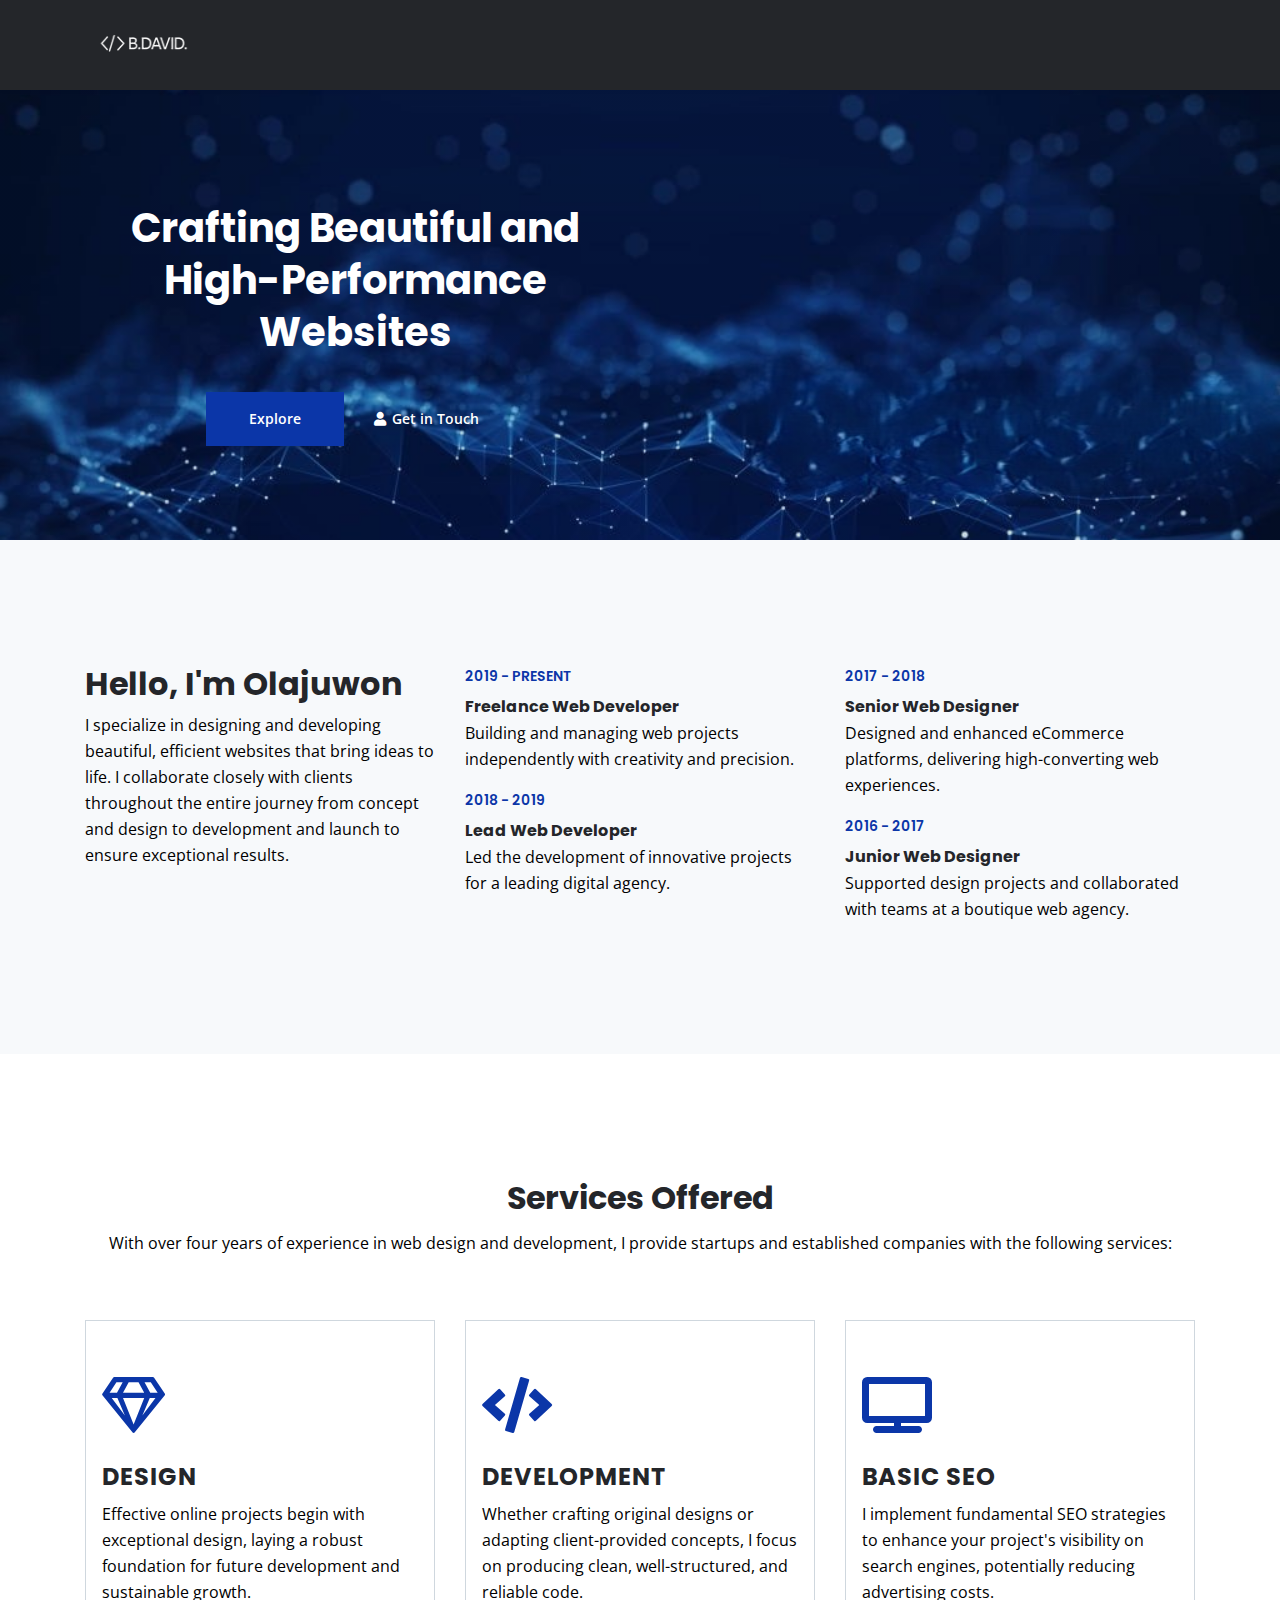
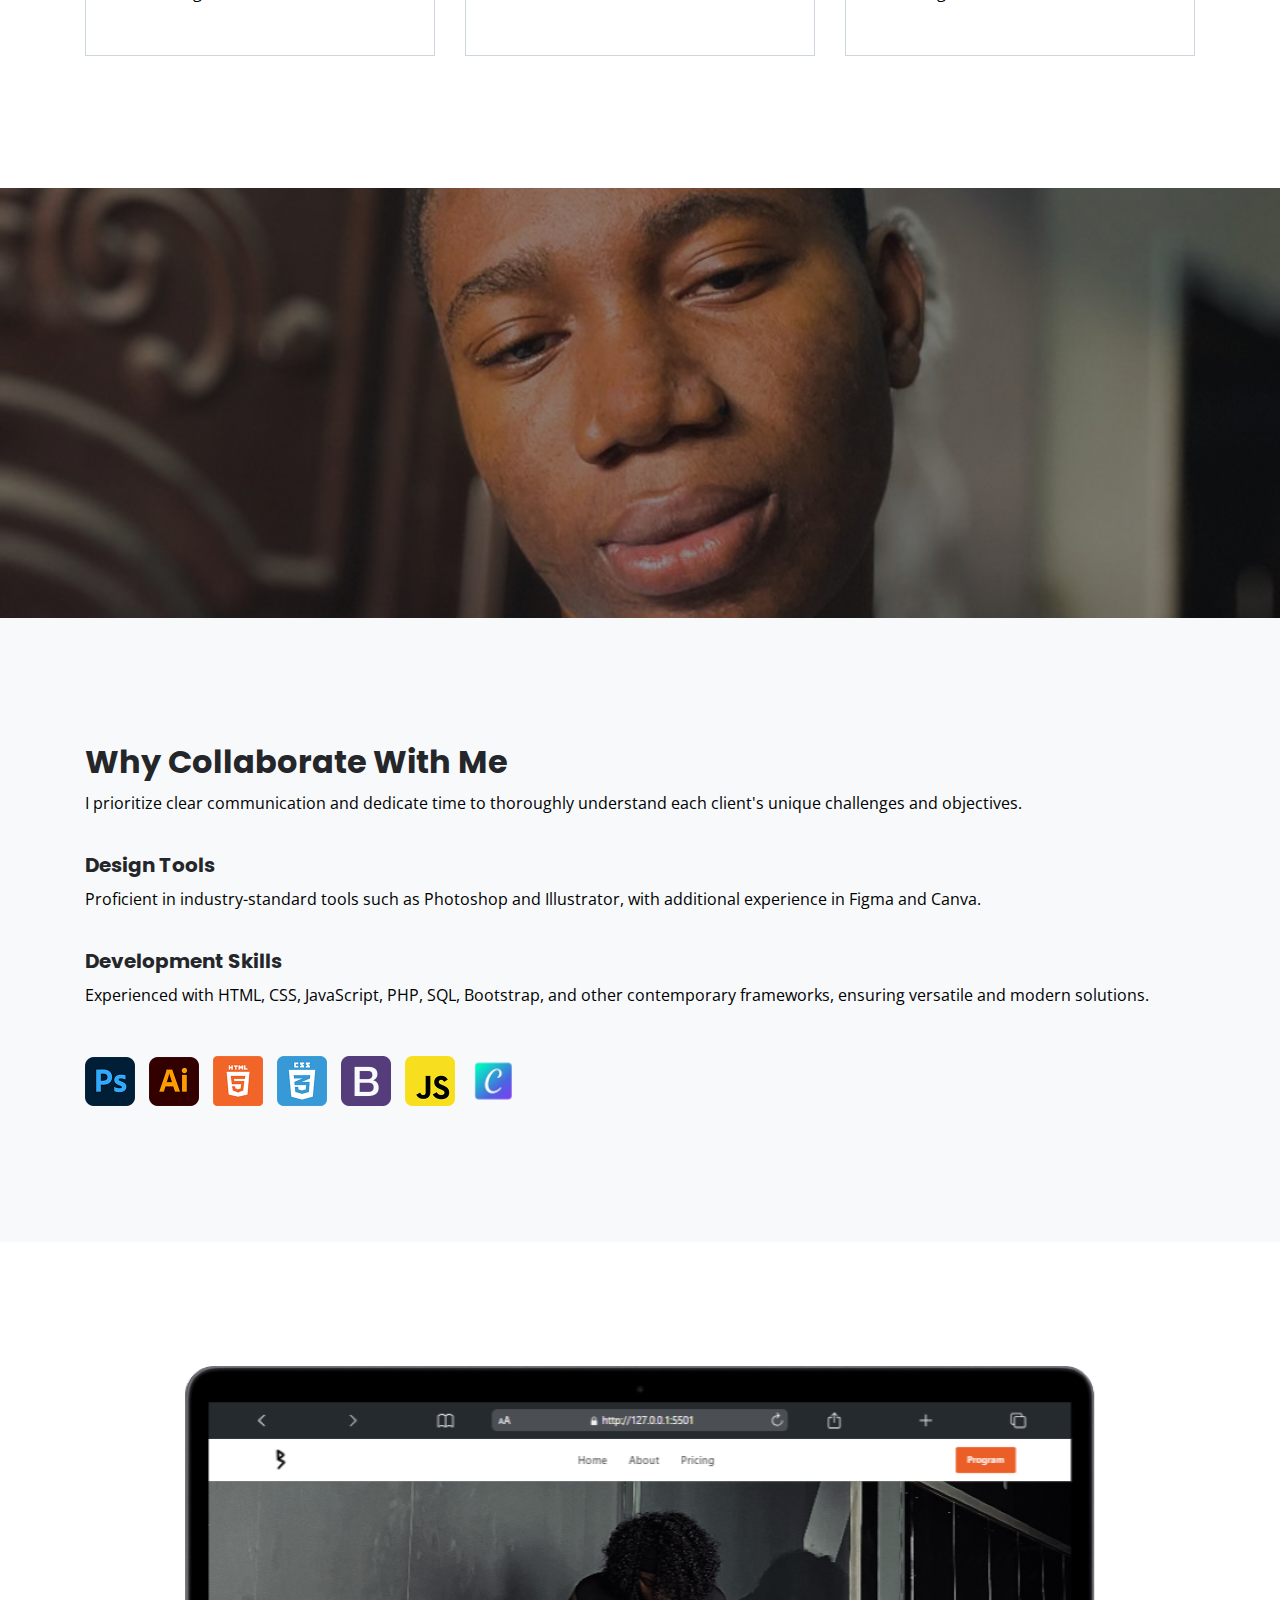
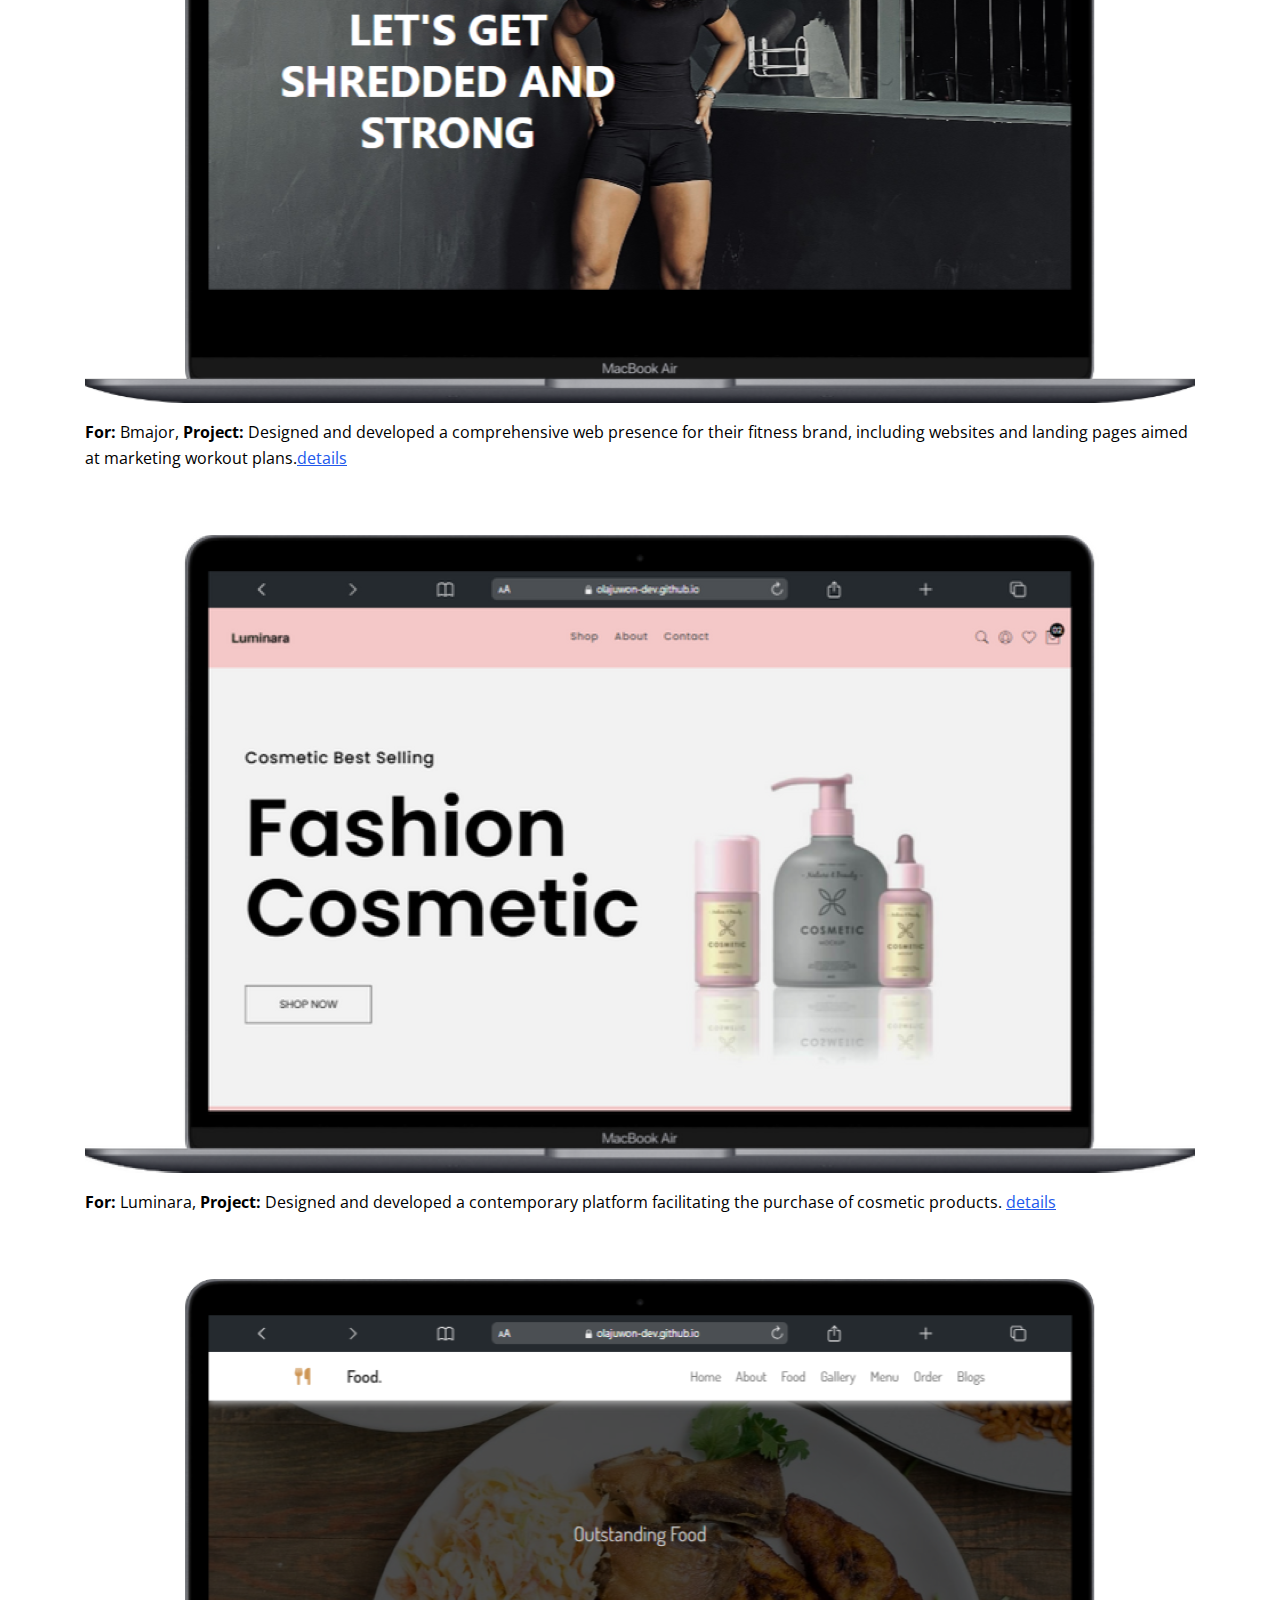
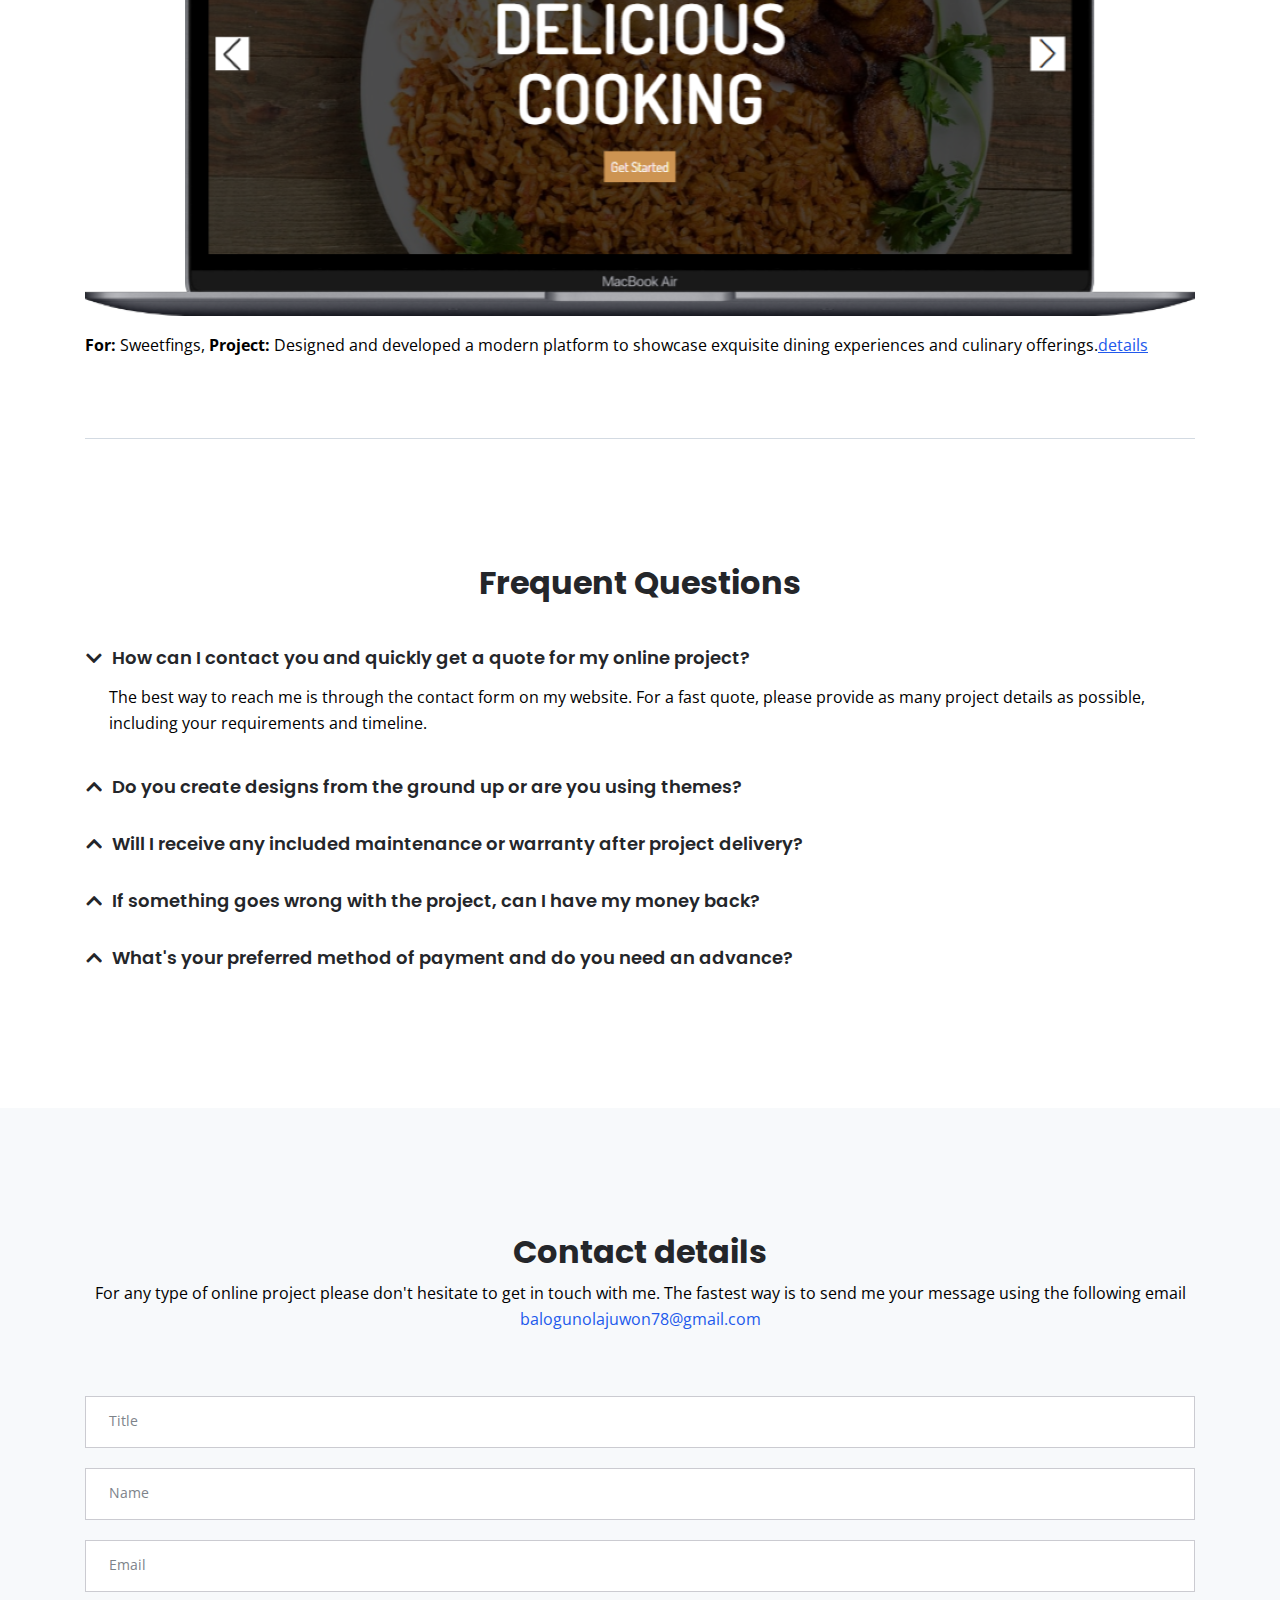
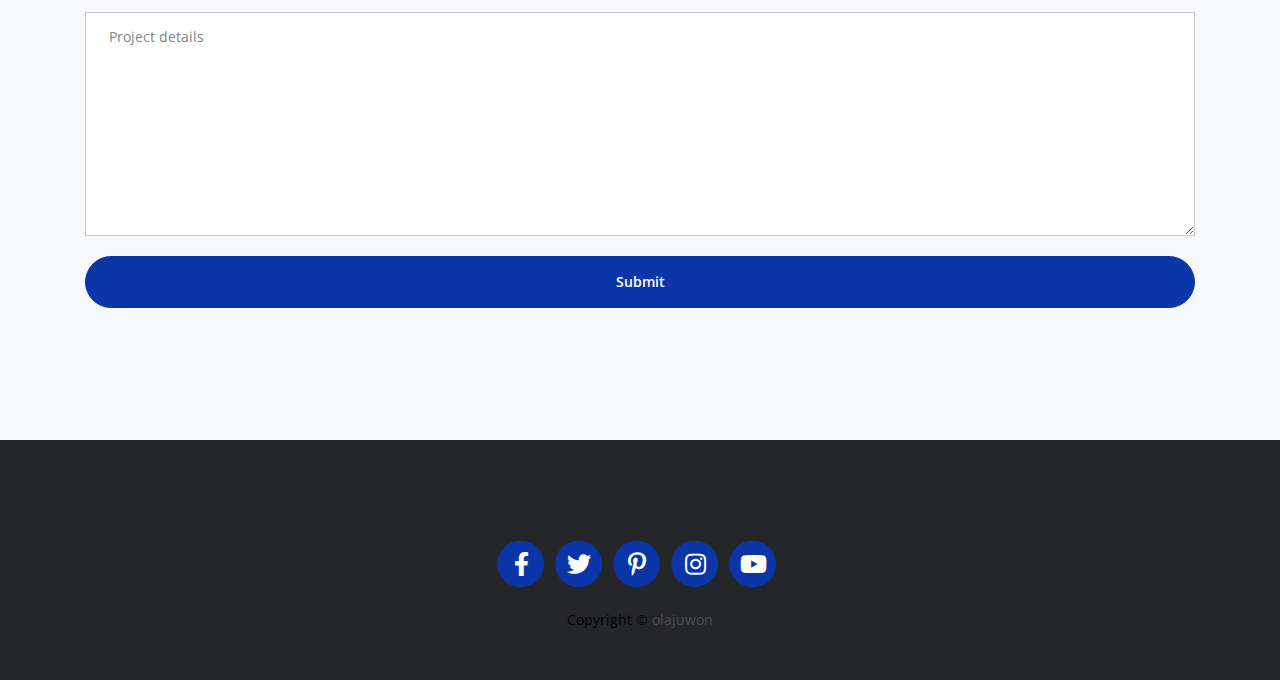
==== index.html @ 79324a63 "ttt" ====
<!DOCTYPE html>
<html lang="en">
<head>
   <!-- SEO Meta Tags -->
<meta name="description" content="Welcome to the portfolio of Balogun Olajuwon, showcasing my projects and skills as a fullstack developer.">
<meta name="author" content="Balogun Olajuwon">

<!-- OG Meta Tags to improve the way the post looks when you share the page on Facebook, Twitter, LinkedIn -->
<meta property="og:site_name" content="Balogun Olajuwon's Portfolio" /> <!-- website name -->
<meta property="og:site" content="https://www.yourwebsite.com" /> <!-- website link -->
<meta property="og:title" content="Balogun Olajuwon's Portfolio" /> <!-- title shown in the actual shared post -->
<meta property="og:description" content="Explore my work as a fullstack developer and see my latest projects." /> <!-- description shown in the actual shared post -->
<meta property="og:image" content="https://www.yourwebsite.com/path/to/your/logo.jpg" /> <!-- image link, make sure it's jpg -->
<meta property="og:url" content="https://www.yourwebsite.com" /> <!-- where do you want your post to link to -->
<meta name="twitter:card" content="summary_large_image"> <!-- to have large image post format in Twitter -->

<!-- Webpage Title -->
<title>Balogun Olajuwon's Portfolio</title>
    
    <!-- Styles -->
    <link rel="preconnect" href="https://fonts.gstatic.com">
    <link href="https://fonts.googleapis.com/css2?family=Open+Sans:ital,wght@0,400;0,600;0,700;1,400&family=Poppins:wght@600&display=swap" rel="stylesheet">
    <link href="css/bootstrap.css" rel="stylesheet">
    <link href="css/fontawesome-all.css" rel="stylesheet">
	<link href="css/styles.css" rel="stylesheet">
	
	<!-- Favicon  -->
    <link rel="icon" href="brand.png">
</head>
<body data-spy="scroll" data-target=".fixed-top">
    
    <!-- Navigation -->
    <nav class="navbar navbar-expand-lg fixed-top navbar-dark">
        <div class="container">
            
            <!-- Image Logo -->
            <a class="navbar-brand logo-image" href="index.html"><img src="brand3.png" alt="alternative"></a>  

            <!-- Text Logo - Use this if you don't have a graphic logo -->
            <!-- <a class="navbar-brand logo-text page-scroll" href="index.html">Mark</a> -->

            <button class="navbar-toggler p-0 border-0" type="button" data-toggle="offcanvas">
                <span class="navbar-toggler-icon"></span>
            </button>

            <div class="navbar-collapse offcanvas-collapse" id="navbarsExampleDefault">
                <button type="button" class="close-menu-btn" aria-label="Close">
                    &times;
                  </button>
                <ul class="navbar-nav ml-auto">
                    <li class="nav-item">
                        <a class="nav-link page-scroll" href="index.html#header">Home <span class="sr-only">(current)</span></a>
                    </li>
                    <li class="nav-item">
                        <a class="nav-link page-scroll" href="index.html#about">About</a>
                    </li>
                    <li class="nav-item">
                        <a class="nav-link page-scroll" href="index.html#Services">Services</a>
                    </li>
                    <li class="nav-item dropdown">
                        <a class="nav-link dropdown-toggle" href="index.html#" id="dropdown01" data-toggle="dropdown" aria-haspopup="true" aria-expanded="false">price</a>
                        <div class="dropdown-menu" aria-labelledby="dropdown01">
                            <a class="dropdown-item page-scroll" href="pricing.html">Pricing</a>
                            <div class="dropdown-divider"></div>
                            <a class="dropdown-item page-scroll" href="terms.html">Terms Conditions</a>
                            <div class="dropdown-divider"></div>
                            <a class="dropdown-item page-scroll" href="privacy.html">Privacy Policy</a>
                        </div>
                    </li>
                    <li class="nav-item">
                        <a class="nav-link page-scroll" href="index.html#contact">Contact</a>
                    </li>
                </ul>
                <span class="nav-item social-icons">
                    <span class="fa-stack">
                        <a href="index.html#your-link">
                            <i class="fas fa-circle fa-stack-2x"></i>
                            <i class="fab fa-facebook-f fa-stack-1x"></i>
                        </a>
                    </span>
                    <span class="fa-stack">
                        <a href="index.html#your-link">
                            <i class="fas fa-circle fa-stack-2x"></i>
                            <i class="fab fa-twitter fa-stack-1x"></i>
                        </a>
                    </span>
                </span>
            </div> <!-- end of navbar-collapse -->
        </div> <!-- end of container -->
    </nav> <!-- end of navbar -->
    <!-- end of navigation -->


    <!-- Header -->
    <header id="header" class="header">
        <div class="container">
            <div class="row">
                <div class="col-lg-6">
                    <div class="text-container">
                        <h1 class="h1-large">Crafting Beautiful and High-Performance Websites</h1>
                        <a class="btn-solid-lg page-scroll" href="index.html#about">Explore</a>
                        <a class="btn-outline-lg page-scroll" href="pricing.html"><i class="fas fa-user"></i>Get in Touch</a>
                    </div> <!-- end of text-container -->
                </div> <!-- end of col -->
            </div> <!-- end of row -->
        </div> <!-- end of container -->
    </header> <!-- end of header -->
    <!-- end of header -->


    <!-- About-->
    <div id="about" class="basic-1 bg-gray">
        <div class="container">
            <div class="row">
                <div class="col-lg-4">
                    <div class="text-container first">
                        <h2>Hello, I'm Olajuwon</h2>
                        <p>I specialize in designing and developing beautiful, efficient websites that bring ideas to life. I collaborate closely with clients throughout the entire journey from concept and design to development and launch to ensure exceptional results.</p>
                    </div> <!-- end of text-container -->
                </div> <!-- end of col -->
                <div class="col-lg-4">
                    <div class="text-container second">
                        <div class="time">2019 - PRESENT</div>
                        <h6>Freelance Web Developer</h6>
                        <p>Building and managing web projects independently with creativity and precision.</p>
                        <div class="time">2018 - 2019</div>
                        <h6>Lead Web Developer</h6>
                        <p>Led the development of innovative projects for a leading digital agency.</p>
                    </div> <!-- end of text-container -->
                </div> <!-- end of col -->
                <div class="col-lg-4">
                    <div class="text-container third">
                        <div class="time">2017 - 2018</div>
                        <h6>Senior Web Designer</h6>
                        <p>Designed and enhanced eCommerce platforms, delivering high-converting web experiences.</p>
                        <div class="time">2016 - 2017</div>
                        <h6>Junior Web Designer</h6>
                        <p>Supported design projects and collaborated with teams at a boutique web agency.</p>
                    </div> <!-- end of text-container -->
                </div> <!-- end of col -->
            </div> <!-- end of row -->
        </div> <!-- end of container -->
    </div> <!-- end of basic-1 -->
    <!-- end of about -->


    <!-- Services -->
    <div id="services" class="basic-2">
        <div class="container">
            <div class="row">
                <div class="col-lg-12">
                    <h2 class="h2-heading">Services Offered</h2>
                    <p class="p-heading">With over four years of experience in web design and development, I provide startups and established companies with the following services:</p>
                </div> <!-- end of col -->
            </div> <!-- end of row -->
            <div class="row">
                <div class="col-lg-4">
                    <div class="text-box">
                        <i class="far fa-gem"></i>
                        <h4>DESIGN</h4>
                        <p>Effective online projects begin with exceptional design, laying a robust foundation for future development and sustainable growth.</p>
                    </div> <!-- end of text-box -->
                </div> <!-- end of col -->
                <div class="col-lg-4">
                    <div class="text-box">
                        <i class="fas fa-code"></i>
                        <h4>DEVELOPMENT</h4>
                        <p>Whether crafting original designs or adapting client-provided concepts, I focus on producing clean, well-structured, and reliable code.</p>
                    </div> <!-- end of text-box -->
                </div> <!-- end of col -->
                <div class="col-lg-4">
                    <div class="text-box">
                        <i class="fas fa-tv"></i>
                        <h4>BASIC SEO</h4>
                        <p>I implement fundamental SEO strategies to enhance your project's visibility on search engines, potentially reducing advertising costs.</p>
                    </div> <!-- end of text-box -->
                </div> <!-- end of col -->
            </div> <!-- end of row -->
        </div> <!-- end of container -->
    </div> <!-- end of basic-2 -->
    <!-- end of services -->


    <!-- Details -->
	<div class="split">
		<div class="area-1">
		</div><!-- end of area-1 on same line and no space between comments to eliminate margin white space --><div class="area-2 bg-gray">
            <div class="container">    
                <div class="row">
                    <div class="col-lg-12">     
                        
                        <!-- Text Container -->
                        <div class="text-container">
                            <h2>Why Collaborate With Me</h2>
                            <p>I prioritize clear communication and dedicate time to thoroughly understand each client's unique challenges and objectives.</p>
                            <h5>Design Tools</h5>
                            <p>Proficient in industry-standard tools such as Photoshop and Illustrator, with additional experience in Figma and Canva.</p>
                            <h5>Development Skills</h5>
                            <p>Experienced with HTML, CSS, JavaScript, PHP, SQL, Bootstrap, and other contemporary frameworks, ensuring versatile and modern solutions.</p>
                            
                            <div class="icons-container">
                                <img src="images/details-icon-photoshop.png" alt="alternative">
                                <img src="images/details-icon-illustrator.png" alt="alternative">
                                <img src="images/details-icon-html.png" alt="alternative">
                                <img src="images/details-icon-css.png" alt="alternative">
                                <img src="images/details-icon-bootstrap.png" alt="alternative">
                                <img src="images/details-icon-javascript.png" alt="alternative">
                                <img src="images/details-icon-canva.png" alt="alternative">
                            </div> <!-- end of icons-container -->
                        </div> <!-- end of text-container -->
                        <!-- end of text container -->

                    </div> <!-- end of col -->
                </div> <!-- end of row -->
            </div> <!-- end of container -->
		</div> <!-- end of area-2 -->
    </div> <!-- end of split -->
    <!-- end of details -->


    <!-- Projects -->
    <div id="projects" class="basic-3">
        <div class="container">
            <div class="row">
                <div class="col-lg-12">
                    
                </div> <!-- end of col -->
            </div> <!-- end of row -->
            <div class="row">
                <div class="col-lg-12">
                    <div class="text-container">
                        <div class="image-container">
                            <a href="#">
                                <img class="img-fluid" src="images/mob2.png" alt="alternative">
                            </a>
                        </div> <!-- end of image-container -->
                        <p><strong>For:</strong> Bmajor, <strong>Project:</strong> Designed and developed a comprehensive web presence for their fitness brand, including websites and landing pages aimed at marketing workout plans.<a class="blue" href="https://olajuwon-dev.github.io/BUKKYMAJOR/" target="_blank">details</a></p>
                    </div> <!-- end of text-container -->
                    <div class="text-container">
                        <div class="image-container">
                            <a href="#">
                                <img class="img-fluid" src="images/web1.png" alt="alternative">
                            </a>
                        </div> <!-- end of image-container -->
                        <p><strong>For:</strong> Luminara, <strong>Project:</strong> Designed and developed a contemporary platform facilitating the purchase of cosmetic products. <a class="blue" href="https://olajuwon-dev.github.io/COSMETIC-TEMPLATE-/index.html" target="_blank">details</a></p>
                    </div> <!-- end of text-container -->
                    <div class="text-container">
                        <div class="image-container">
                            <a href="#">
                                <img class="img-fluid" src="images/web3.png" alt="alternative">
                            </a>
                        </div> <!-- end of image-container -->
                        <p><strong>For:</strong> Sweetfings, <strong>Project:</strong> Designed and developed a modern platform to showcase exquisite dining experiences and culinary offerings.<a class="blue" href="https://olajuwon-dev.github.io/sweetfings/" target="_blank">details</a></p>
                    </div> <!-- end of text-container -->
                    <!-- <div class="text-container">
                        <div class="image-container">
                            <a href="#">
                                <img class="img-fluid" src="images/project-4.jpg" alt="alternative">
                            </a>
                        </div> 
                        <p><strong>For:</strong> Evolosim, <strong>Project:</strong> complete redesign of their corporate website and platform update for their online shop <a class="blue" href="#">details</a></p>
                    </div> end of text-container -->
                </div> 
            </div> <!-- end of row -->
        </div> <!-- end of container -->
    </div> <!-- end of basic-3 -->
    <!-- end of projects -->
   
  


    <!-- Section Divider -->
    <div class="container">
        <div class="row">
            <div class="col-lg-12">
                <hr class="section-divider">
            </div> <!-- end of col -->
        </div> <!-- end of row -->
    </div> <!-- end of container -->
    <!-- end of section divider -->


   <!-- Questions -->
<div class="accordion-1">
    <div class="container">
        <div class="row">
            <div class="col-lg-12">
                <h2 class="h2-heading">Frequent Questions</h2>
            </div> <!-- end of col -->
        </div> <!-- end of row -->
        <div class="row">
            <div class="col-lg-12">

                <div class="accordion" id="accordionExample">
                    <div class="card">
                        <div class="card-header" id="headingOne">
                            <button class="btn btn-link btn-block text-left" type="button" data-toggle="collapse" data-target="#collapseOne" aria-expanded="true" aria-controls="collapseOne">
                                How can I contact you and quickly get a quote for my online project?
                            </button>
                        </div>
                        <div id="collapseOne" class="collapse show" aria-labelledby="headingOne" data-parent="#accordionExample">
                            <div class="card-body">
                                The best way to reach me is through the contact form on my website. For a fast quote, please provide as many project details as possible, including your requirements and timeline.
                            </div>
                        </div>
                    </div>
                    <div class="card">
                        <div class="card-header" id="headingTwo">
                            <button class="btn btn-link btn-block text-left collapsed" type="button" data-toggle="collapse" data-target="#collapseTwo" aria-expanded="false" aria-controls="collapseTwo">
                                Do you create designs from the ground up or are you using themes?
                            </button>
                        </div>
                        <div id="collapseTwo" class="collapse" aria-labelledby="headingTwo" data-parent="#accordionExample">
                            <div class="card-body">
                                I specialize in creating custom designs tailored to your specific needs. While I can use themes as a base, my focus is on delivering unique solutions that reflect your brand identity.
                            </div>
                        </div>
                    </div>
                    <div class="card">
                        <div class="card-header" id="headingThree">
                            <button class="btn btn-link btn-block text-left collapsed" type="button" data-toggle="collapse" data-target="#collapseThree" aria-expanded="false" aria-controls="collapseThree">
                                Will I receive any included maintenance or warranty after project delivery?
                            </button>
                        </div>
                        <div id="collapseThree" class="collapse" aria-labelledby="headingThree" data-parent="#accordionExample">
                            <div class="card-body">
                                Yes, I offer a maintenance period after project delivery to ensure everything runs smoothly. Details of the maintenance and warranty will be discussed during the project agreement.
                            </div>
                        </div>
                    </div>
                    <div class="card">
                        <div class="card-header" id="headingFour">
                            <button class="btn btn-link btn-block text-left collapsed" type="button" data-toggle="collapse" data-target="#collapseFour" aria-expanded="false" aria-controls="collapseFour">
                                If something goes wrong with the project, can I have my money back?
                            </button>
                        </div>
                        <div id="collapseFour" class="collapse" aria-labelledby="headingFour" data-parent="#accordionExample">
                            <div class="card-body">
                                I strive for client satisfaction. If there are significant issues with the project that cannot be resolved, I will work with you to find a fair solution, which may include a refund based on the circumstances.
                            </div>
                        </div>
                    </div>
                    <div class="card">
                        <div class="card-header" id="headingFive">
                            <button class="btn btn-link btn-block text-left collapsed" type="button" data-toggle="collapse" data-target="#collapseFive" aria-expanded="false" aria-controls="collapseFive">
                                What's your preferred method of payment and do you need an advance?
                            </button>
                        </div>
                        <div id="collapseFive" class="collapse" aria-labelledby="headingFive" data-parent="#accordionExample">
                            <div class="card-body">
                                I accept various payment methods, including bank transfers and online payment platforms. An advance payment is typically required to secure your project and cover initial costs.
                            </div>
                        </div>
                    </div>
                </div> <!-- end of accordion -->

            </div> <!-- end of col -->
        </div> <!-- end of row -->
    </div> <!-- end of container -->
</div> <!-- end of accordion-1 -->
<!-- end of questions -->


    <!-- Contact -->
    <div id="contact" class="form-1 bg-gray">
        <div class="container">
            <div class="row">
                <div class="col-lg-12">
                    <h2>Contact details</h2>
                    <p class="p-heading">For any type of online project please don't hesitate to get in touch with me. The fastest way is to send me your message using the following email <a class="blue no-line" href="mailto:balogunolajuwon78@gmail.com">balogunolajuwon78@gmail.com</a></p>
                </div> <!-- end of col -->
            </div> <!-- end of row -->
            <div class="row">
                <div class="col-lg-12">
                    
                    <!-- Contact Form -->
                    <form id="contactForm">
                        <div class="form-group">
                            <input type="text" class="form-control-input" id="cname" required>
                            <label class="label-control" for="cname">Title</label>
                        </div>
                        <div class="form-group">
                            <input type="text" class="form-control-input" id="cname" required>
                            <label class="label-control" for="cname">Name</label>
                        </div>
                        <div class="form-group">
                            <input type="email" class="form-control-input" id="cemail" required>
                            <label class="label-control" for="cemail">Email</label>
                        </div>
                        <div class="form-group">
                            <textarea class="form-control-textarea" id="cmessage" required></textarea>
                            <label class="label-control" for="cmessage">Project details</label>
                        </div>
                        <div class="form-group">
                            <button type="submit" class="form-control-submit-button">Submit</button>
                        </div>
                        <div id="response-message"></div>
                    </form>
                    <!-- end of contact form -->

                </div> <!-- end of col -->
            </div> <!-- end of row -->
        </div> <!-- end of container -->
    </div> <!-- end of form-1 -->  
    <!-- end of contact -->


    <!-- Footer -->
    <div class="footer bg-gray">
        <div class="container">
            <div class="row">
                <div class="col-lg-12">
                    <div class="social-container">
                        <span class="fa-stack">
                            <a href="index.html#your-link">
                                <i class="fas fa-circle fa-stack-2x"></i>
                                <i class="fab fa-facebook-f fa-stack-1x"></i>
                            </a>
                        </span>
                        <span class="fa-stack">
                            <a href="index.html#your-link">
                                <i class="fas fa-circle fa-stack-2x"></i>
                                <i class="fab fa-twitter fa-stack-1x"></i>
                            </a>
                        </span>
                        <span class="fa-stack">
                            <a href="index.html#your-link">
                                <i class="fas fa-circle fa-stack-2x"></i>
                                <i class="fab fa-pinterest-p fa-stack-1x"></i>
                            </a>
                        </span>
                        <span class="fa-stack">
                            <a href="index.html#your-link">
                                <i class="fas fa-circle fa-stack-2x"></i>
                                <i class="fab fa-instagram fa-stack-1x"></i>
                            </a>
                        </span>
                        <span class="fa-stack">
                            <a href="index.html#your-link">
                                <i class="fas fa-circle fa-stack-2x"></i>
                                <i class="fab fa-youtube fa-stack-1x"></i>
                            </a>
                        </span>
                    </div> <!-- end of social-container -->
                </div> <!-- end of col -->
            </div> <!-- end of row -->
        </div> <!-- end of container -->
        <div class="container">
            <div class="row">
                <div class="col-lg-12">
                    <p class="p-small">Copyright © <a class="no-line" href="index.html#your-link">olajuwon</a></p>
                </div> <!-- end of col -->
            </div> <!-- enf of row -->
        </div> <!-- end of container -->
    </div> <!-- end of footer -->  
    <!-- end of footer -->

    
    	
    <!-- Scripts -->
   
    <script src="js/jquery.min.js"></script> <!-- jQuery for Bootstrap's JavaScript plugins -->
    <script src="js/bootstrap.min.js"></script> <!-- Bootstrap framework -->
    <script src="js/jquery.easing.min.js"></script> <!-- jQuery Easing for smooth scrolling between anchors -->
    <script src="js/scripts.js"></script>
    <script src="https://cdn.emailjs.com/dist/email.min.js"></script>
    <script>        
        (function() {
        emailjs.init("42pqFRqqVXPNVcmNf"); // Replace with your EmailJS public key
      })();
      
      document.getElementById('contactForm').addEventListener('submit', function(event) {
        event.preventDefault(); // Prevent the form from refreshing the page
      
        // Sending form data using EmailJS
        emailjs.sendForm('service_2c2tbsi', 'template_k5uthvg', this)
          .then(function(response) {
            document.getElementById('response-message').innerHTML = "Message Sent Successfully!";
            document.getElementById('contactForm').reset(); // Reset form after submission
          }, function(error) {
            document.getElementById('response-message').innerHTML = "Failed to send the message. Please try again.";
            console.error('Error:', error);
          });
      });</script>
    <!-- Google tag (gtag.js) -->
<script async src="https://www.googletagmanager.com/gtag/js?id=G-SBM823X83K"></script>
<script>
  window.dataLayer = window.dataLayer || [];
  function gtag(){dataLayer.push(arguments);}
  gtag('js', new Date());

  gtag('config', 'G-SBM823X83K');
</script> 
    <!-- Custom scripts -->
</body>
</html>
---- css/styles.css ----
body,
html {
    width: 100%;
	height: 100%;
}

body, p {
	color: #000000; 
	font: 400 1rem/1.625rem "Open Sans", sans-serif;
}

h1 {
	color: #24262a;
	font-weight: 700;
	font-size: 2.5rem;
	line-height: 3.25rem;
	font-family: "Poppins"
}

h2 {
	color: #24262a;
	font-weight: 700;
	font-size: 2rem;
	line-height: 2.5rem;
	font-family: "Poppins"
}

h3 {
	color: #24262a;
	font-weight: 700;
	font-size: 1.75rem;
	line-height: 2.25rem;
	font-family: "Poppins"
}

h4 {
	color: #24262a;
	font-weight: 700;
	font-size: 1.5rem;
	line-height: 2rem;
	font-family: "Poppins"
}

h5 {
	color: #24262a;
	font-weight: 700;
	font-size: 1.25rem;
	line-height: 1.625rem;
	font-family: "Poppins"
}

h6 {
	color: #24262a;
	font-weight: 700;
	font-size: 1rem;
	line-height: 1.375rem;
	font-family: "Poppins"
}

.p-large {
	font-size: 1.125rem;
	line-height: 1.75rem;
}

.p-small {
	font-size: 0.875rem;
	line-height: 1.5rem;
}

.testimonial-text {
	font-style: italic;
}

.testimonial-author {
	font-weight: 700;
	font-size: 1rem;
	line-height: 1.5rem;
}

.li-space-lg li {
	margin-bottom: 0.5rem;
}

a {
	color: #4d5055;
	text-decoration: underline;
}

a:hover {
	color: #4d5055;
	text-decoration: underline;
}

.no-line {
	text-decoration: none;
}

.no-line:hover {
	text-decoration: none;
}

.blue {
	color: #2259ec;
}

.bg-gray {
	background-color: #f7f9fb;
}

.section-divider {
	display: block;
	height: 1px;
	margin: 0;
	border: none;
	background-color: #d3dae2;
}

.btn-solid-reg {
	display: inline-block;
	padding: 1.375rem 2.25rem 1.375rem 2.25rem;
	border: 1px solid #0b36a8;
	background-color: #0b36a8;
	color: #ffffff;
	font-weight: 600;
	font-size: 0.875rem;
	line-height: 0;
	text-decoration: none;
	transition: all 0.2s;
}

.btn-solid-reg:hover {
	background-color: transparent;
	color: #0b36a8; /* needs to stay here because of the color property of a tag */
	text-decoration: none;
}

.btn-solid-lg {
	display: inline-block;
	padding: 1.625rem 2.625rem 1.625rem 2.625rem;
	border: 1px solid #0b36a8;
	background-color: #0b36a8;
	color: #ffffff;
	font-weight: 600;
	font-size: 0.875rem;
	line-height: 0;
	text-decoration: none;
	transition: all 0.2s;
}

.btn-solid-lg:hover {
	background-color: transparent;
	color: #0b36a8; /* needs to stay here because of the color property of a tag */
	text-decoration: none;
}

.btn-outline-reg {
	display: inline-block;
	padding: 1.375rem 2.25rem 1.375rem 2.25rem;
	border: 1px solid #24262a;
	background-color: transparent;
	color: #24262a;
	font-weight: 600;
	font-size: 0.875rem;
	line-height: 0;
	text-decoration: none;
	transition: all 0.2s;
}

.btn-outline-reg:hover {
	background-color: #24262a;
	color: #ffffff;
	text-decoration: none;
}

.btn-outline-lg {
	display: inline-block;
	padding: 1.625rem 2.625rem 1.625rem 2.625rem;
	border: 1px solid #24262a;
	background-color: transparent;
	color: #24262a;
	font-weight: 600;
	font-size: 0.875rem;
	line-height: 0;
	text-decoration: none;
	transition: all 0.2s;
}

.btn-outline-lg:hover {
	background-color: #24262a;
	color: #ffffff;
	text-decoration: none;
}

.btn-outline-sm {
	display: inline-block;
	padding: 1rem 1.5rem 1rem 1.5rem;
	border: 1px solid #24262a;
	background-color: transparent;
	color: #24262a;
	font-weight: 600;
	font-size: 0.875rem;
	line-height: 0;
	text-decoration: none;
	transition: all 0.2s;
}

.btn-outline-sm:hover {
	background-color: #24262a;
	color: #ffffff;
	text-decoration: none;
}

.form-group {
	position: relative;
	margin-bottom: 1.25rem;
}

.label-control {
	position: absolute;
	top: 0.875rem;
	left: 1.5rem;
	color: #7d838a;
	opacity: 1;
	font-size: 0.875rem;
	line-height: 1.375rem;
	cursor: text;
	transition: all 0.2s ease;
}

.form-control-input:focus + .label-control,
.form-control-input.notEmpty + .label-control,
.form-control-textarea:focus + .label-control,
.form-control-textarea.notEmpty + .label-control {
	top: 0.125rem;
	color: #4d5055;
	opacity: 1;
	font-size: 0.75rem;
	font-weight: 700;
}

.form-control-input,
.form-control-select {
	display: block; /* needed for proper display of the label in Firefox, IE, Edge */
	width: 100%;
	padding-top: 1.125rem;
	padding-bottom: 0.125rem;
	padding-left: 1.5rem;
	border: 1px solid #cbcbd1;
	background-color: #ffffff;
	color: #4d5055;
	font-size: 0.875rem;
	line-height: 1.875rem;
	transition: all 0.2s;
	-webkit-appearance: none; /* removes inner shadow on form inputs on ios safari */
}

.form-control-select {
	padding-top: 0.5rem;
	padding-bottom: 0.5rem;
	height: 3.25rem;
	color: #7d838a;
}

select {
    /* you should keep these first rules in place to maintain cross-browser behavior */
    -webkit-appearance: none;
	-moz-appearance: none;
	-ms-appearance: none;
    -o-appearance: none;
    appearance: none;
    background-image: url('../images/down-arrow.png');
    background-position: 96% 50%;
    background-repeat: no-repeat;
    outline: none;
}

.form-control-textarea {
	display: block; /* used to eliminate a bottom gap difference between Chrome and IE/FF */
	width: 100%;
	height: 14rem; /* used instead of html rows to normalize height between Chrome and IE/FF */
	padding-top: 1.5rem;
	padding-left: 1.3125rem;
	border: 1px solid #cbcbd1;
	background-color: #ffffff;
	color: #4d5055;
	font-size: 0.875rem;
	line-height: 1.5rem;
	transition: all 0.2s;
}

.form-control-input:focus,
.form-control-select:focus,
.form-control-textarea:focus {
	border: 1px solid #a1a1a1;
	outline: none; /* Removes blue border on focus */
}

.form-control-input:hover,
.form-control-select:hover,
.form-control-textarea:hover {
	border: 1px solid #a1a1a1;
}

.checkbox {
	font-size: 0.75rem;
	line-height: 1.25rem;
}

input[type='checkbox'] {
	vertical-align: -10%;
	margin-right: 0.5rem;
}

.form-control-submit-button {
	display: inline-block;
	width: 100%;
	height: 3.25rem;
	border: 1px solid #0b36a8;
	border-radius: 32px;
	background-color: #0b36a8;
	color: #ffffff;
	font-weight: 600;
	font-size: 0.875rem;
	line-height: 0;
	cursor: pointer;
	transition: all 0.2s;
}

.form-control-submit-button:hover {
	border: 1px solid #24262a;
	background-color: transparent;
	color: #24262a;
}


/**********************/
/*     Navigation     */
/**********************/
.navbar {
	position: relative !important;
	background-color: #24262a ;
	height: 90px;
	font-weight: 600;
	font-size: 0.875rem;
	line-height: 0.875rem;
	box-shadow: 0 1px 6px 0 rgba(0, 0, 0, 0.025);
}

.navbar .navbar-brand {
	padding-top: 0.125rem;
	padding-bottom: 0.125rem;
}

.navbar .logo-image img {
    width: 118px;
	height: 128px;
}

.navbar .logo-text {
	color: #ffffff;
	font-weight: 700;
	font-size: 1.875rem;
	line-height: 1rem;
	text-decoration: none;
}

.offcanvas-collapse {
	position: fixed;
	top: 0px;
	bottom: 0;
	left: 100%;
	width: 100%;
	padding-right: 1rem;
	padding-left: 1rem;
	overflow-y: auto;
	visibility: hidden;
	background-color: #24262a;
	transition: visibility .3s ease-in-out, -webkit-transform .3s ease-in-out;
	transition: transform .3s ease-in-out, visibility .3s ease-in-out;
	transition: transform .3s ease-in-out, visibility .3s ease-in-out, -webkit-transform .3s ease-in-out;
}

.offcanvas-collapse.open {
	visibility: visible;
	-webkit-transform: translateX(-100%);
	transform: translateX(-100%);
}

.navbar .navbar-nav {
	margin-top: 0.75rem;
	margin-bottom: 0.5rem;
}

.navbar .nav-item .nav-link {
	padding-top: 0.625rem;
	padding-bottom: 0.625rem;
	color: #ffffff;
	text-decoration: none;
	transition: all 0.2s ease;
}

.navbar .nav-item.dropdown.show .nav-link,
.navbar .nav-item .nav-link:hover,
.navbar .nav-item .nav-link.active {
	color: #9c9ead;
}

/* Dropdown Menu */
.navbar .dropdown .dropdown-menu {
	animation: fadeDropdown 0.2s; /* required for the fade animation */
}

@keyframes fadeDropdown {
    0% {
        opacity: 0;
    }

    100% {
        opacity: 1;
	}
}

.navbar .dropdown-menu {
	margin-top: 0.5rem;
	margin-bottom: 0.5rem;
	border: none;
	background-color: #24262a;
}

.navbar .dropdown-item {
	padding-top: 0.5rem;
	padding-bottom: 0.5rem;
	color: #ffffff;
	font-weight: 600;
	font-size: 0.875rem;
	line-height: 0.875rem;
	text-decoration: none;
}

.navbar .dropdown-item:hover {
	background-color: #24262a;
	color: #9c9ead;
}

.navbar .dropdown-divider {
	width: 100%;
	height: 1px;
	margin: 0.5rem auto 0.5rem auto;
	border: none;
	background-color: #505050;
}

.offcanvas-header {
	display: none;
	justify-content: space-between;
	align-items: center;
	padding: 1rem;
	position: relative;
  }
  
  .close-menu-btn {
	font-size: 2rem;
	background: none;
	border: none;
	color: #fff; 
	cursor: pointer;
	margin: 2% 0 0 97%;
  }

/* end of dropdown menu */

.navbar .fa-stack {
	width: 2em;
	margin-right: 0.25rem;
	font-size: 0.75rem;
}

.navbar .fa-stack-2x {
	color: #0b36a8;
	transition: all 0.2s ease;
}

.navbar .fa-stack-1x {
	color: #ffffff;
	transition: all 0.2s ease;
}

.navbar .fa-stack:hover .fa-stack-2x {
	color: #ffffff;
}

.navbar .fa-stack:hover .fa-stack-1x {
	color: #0b36a8;
}

.navbar .navbar-toggler {
	padding: 0;
	border: none;
	font-size: 1.25rem;
}


/******************/
/*     Header     */
/******************/
.header {
	padding-top: 7rem;
	padding-bottom: 5.5rem;
	background: linear-gradient(rgba(0, 0, 0, 0.1), rgba(0, 0, 0, 0.1)), url('../images/details-background.jpg') center center no-repeat;
	background-size: cover;
	text-align: center;
}

.header .h1-large {
	margin-bottom: 1.75rem;
	color: #ffffff;
}

.header .btn-solid-lg:hover {
	border: 1px solid #ffffff;
	color: #ffffff;
}

.header .btn-outline-lg {
	padding: 1.625rem 1.625rem 1.625rem 1.625rem;
	border: none;
	color: #ffffff;
}

.header .btn-outline-lg:hover {
	background: transparent;
	color: #9c9ead;
	text-decoration: none;
}

.header .btn-outline-lg .fas {
	margin-right: 0.375rem;
}


/*****************/
/*     About     */
/*****************/
.basic-1 {
	padding-top: 7.75rem;
	padding-bottom: 5.25rem;
}

.basic-1 .text-container {
	margin-bottom: 3rem;
}

.basic-1 .time {
	margin-bottom: 0.5rem;
	color: #0b36a8;
	font-weight: 600;
	font-size: 0.875rem;
	line-height: 1.5rem;
	font-family: "Poppins";
}

.basic-1 h6 {
	margin-bottom: 0.125rem;
}


/********************/
/*     Services     */
/********************/
.basic-2 {
	padding-top: 7.75rem;
	padding-bottom: 5.25rem;
}

.basic-2 .h2-heading {
	margin-bottom: 0.75rem;
	text-align: center;
}

.basic-2 .p-heading {
	margin-bottom: 4rem;
	text-align: center;
}

.basic-2 .text-box {
	margin-bottom: 3rem;
	padding: 3.5rem 1rem 2.125rem 1rem;
	border: 1px solid #cfd7de;
}

.basic-2 .fas,
.basic-2 .far {
	margin-bottom: 1.75rem;
	color: #0b36a8;
	font-size: 3.5rem;
}

.basic-2 h4 {
	letter-spacing: 1px;
}


/*******************/
/*     Details     */
/*******************/
.split .area-1 {
	height: 430px;
	background: linear-gradient(to bottom right, rgba(25, 26, 29, 0.5), rgba(25, 26, 29, 0.5)), url('../images/PRO2.jpg')center center no-repeat;
	background-size: cover;
}

.split .area-2 {
	padding-top: 7.75rem;
	padding-bottom: 7.75rem;
}

.split p {
	margin-bottom: 2.25rem;
}

.split .icons-container {
	margin-top: 3rem;
}

.split .icons-container img {
	width: 50px;
	margin-right: 0.625rem;
	margin-bottom: 0.75rem;
}


/********************/
/*     Projects     */
/********************/
.basic-3 {
	padding-top: 7.75rem;
	padding-bottom: 1rem;
}

.basic-3 .h2-heading {
	margin-bottom: 0.75rem;
	text-align: center;
}

.basic-3 .p-heading {
	margin-bottom: 4rem;
	text-align: center;
}

.basic-3 .text-container {
	margin-bottom: 4rem;
}

.basic-3 .image-container {
	margin-bottom: 1rem;
}

/* Hover Animation */
.basic-3 .image-container {
	overflow: hidden;
	margin-right: auto;
	margin-left: auto;
}

.basic-3 .image-container img {
	margin: 0;
	transition: all 0.2s;
}

.basic-3 .image-container:hover img {
	-moz-transform: scale(1.1);
	-webkit-transform: scale(1.1);
	transform: scale(1.1);
} 
/* end of hover animation */


/*****************/
/*     Works     */
/*****************/
.basic-4 {
	padding-bottom: 1rem;
}

.basic-4 .text-container {
	margin-bottom: 4rem;
}

.basic-4 .image-container {
	margin-bottom: 1rem;
}

/* Hover Animation */
.basic-4 .image-container {
	overflow: hidden;
	margin-right: auto;
	margin-left: auto;
}

.basic-4 .image-container img {
	margin: 0;
	transition: all 0.2s;
}

.basic-4 .image-container:hover img {
	-moz-transform: scale(1.15);
	-webkit-transform: scale(1.15);
	transform: scale(1.15);
} 
/* end of hover animation */


/************************/
/*     Testimonials     */
/************************/
.cards-1 {
	padding-top: 3rem;
	padding-bottom: 3.875rem;
}

.cards-1 .h2-heading {
	margin-bottom: 3rem;
	text-align: center;
}

.cards-1 .card {
	margin-bottom: 4rem;
	border: none;
}

.cards-1 .card-body {
	padding: 0;
	text-align: center;
}

.cards-1 .testimonial-text {
	margin-bottom: 1.625rem;
}

.cards-1 img {
	display: inline-block;
	width: 60px;
	margin-bottom: 0.875rem;
	border-radius: 50%;
}

.cards-1 .text {
	margin-top: 0.375rem;
}

.cards-1 .testimonial-author {
	color: #24262a;
}

.cards-1 .testimonial-author,
.cards-1 .occupation {
	font-size: 0.875rem;
	line-height: 1.375rem;
}


/*********************/
/*     Questions     */
/*********************/
.accordion-1 {
	padding-top: 7.75rem;
	padding-bottom: 6.75rem;
}

.accordion-1 .h2-heading {
	margin-bottom: 2.5rem;
	text-align: center;
}

.accordion-1 .card {
	margin-bottom: 1.75rem;
	border: none;
}

.accordion-1 .card-header {
	padding: 0;
	border: none;
	background-color: transparent;
}

.accordion-1 .card button {
	padding: 0;
	color: #24262a;
	font-weight: 600;
	font-size: 1.125rem;
	line-height: 1.75rem;
	font-family: 'Poppins';
}

.accordion-1 .card button:hover {
	text-decoration: none;
}

.accordion-1 .card button:before {
	float: left;
	margin-right: 0.625rem;
	font-family: 'Font Awesome 5 Free';
	font-weight: 900;
	content: "\f078";
	transition: all 0.2s;
}

.accordion-1 .card button.collapsed:before {
	-webkit-transform: rotate(180deg);
	-moz-transform: rotate(180deg);
	transform: rotate(180deg);
} 

.accordion-1 .card-body {
	padding: 0.75rem 1.5rem 0.5rem 1.5rem;
}


/*******************/
/*     Contact     */
/*******************/
.form-1 {
	padding-top: 7.75rem;
	padding-bottom: 7rem;
	text-align: center;
}

.form-1 .h2-heading {
	margin-bottom: 0.75rem;
	text-align: center;
}

.form-1 .p-heading {
	margin-bottom: 4rem;
}


/******************/
/*     Footer     */
/******************/
.footer {
	padding-top: 6.25rem;
	padding-bottom: 2rem;
	background-color: #24262a;
	text-align: center;
}

.footer a {
	text-decoration: none;
}

.footer .fa-stack {
	width: 2em;
	margin-bottom: 1.25rem;
	margin-right: 0.375rem;
	font-size: 1.5rem;
}

.footer .fa-stack .fa-stack-1x {
    color: #ffffff;
	transition: all 0.2s ease;
}

.footer .fa-stack .fa-stack-2x {
	color: #0b36a8;
	transition: all 0.2s ease;
}

.footer .fa-stack:hover .fa-stack-1x {
	color: #0b36a8;
}

.footer .fa-stack:hover .fa-stack-2x {
    color: #ffffff;
}


/*********************/
/*     Copyright     */
/*********************/
.copyright {
	padding-top: 1rem;
	padding-bottom: 1rem;
	background-color: #24262a;
	text-align: center;
}

.copyright .p-small {
	color: #9da6ac;
	text-align: center;
}

.copyright a {
	color: #9da6ac;
}


/******************************/
/*     Back To Top Button     */
/******************************/
a.back-to-top {
	position: fixed;
	z-index: 999;
	right: 12px;
	bottom: 12px;
	display: none;
	width: 42px;
	height: 42px;
	border-radius: 30px;
	background: #3a424d url("../images/up-arrow.png") no-repeat center 47%;
	background-size: 18px 18px;
	text-indent: -9999px;
}

a:hover.back-to-top {
	background-color: #0b36a8;
}


/***********************/
/*     Extra Pages     */
/***********************/
.ex-header {
	padding-top: 8.5rem;
	padding-bottom: 4rem;
	background-color: #24262a;
}

.ex-header h1 {
	color: #ffffff;
}

.ex-basic-1 .list-unstyled .fas {
	font-size: 0.375rem;
	line-height: 1.625rem;
}

.ex-basic-1 .list-unstyled .media-body {
	margin-left: 0.5rem;
}

.ex-basic-1 .text-box {
	padding: 1.25rem 1.25rem 0.5rem 1.25rem;
	background-color: #f7f9fb;
}

.ex-cards-1 .card {
	border: none;
	background-color: transparent;
}

.ex-cards-1 .card .fa-stack {
	width: 2em;
	font-size: 1.125rem;
}

.ex-cards-1 .card .fa-stack-2x {
	color: #0b36a8;
}

.ex-cards-1 .card .fa-stack-1x {
	color: #ffffff;
	font-weight: 700;
	line-height: 2.125rem;
}

.ex-cards-1 .card .list-unstyled .media-body {
	margin-left: 0.75rem;
}

.ex-cards-1 .card .list-unstyled .media-body h5 {
	margin-top: 0.125rem;
	margin-bottom: 0.375rem;
}


/*************************/
/*     Media Queries     */
/*************************/	
/* Min-width 768px */
@media (max-width: 480px){

	.btn-solid-lg {
		display: inline-block;
		padding: 1.654rem 1.654rem 1.654rem 1.654rem;
		border: 1px solid #0b36a8;
		background-color: #0b36a8;
		color: #ffffff;
		font-weight: 600;
		font-size: 0.875rem;
		line-height: 0;
		text-decoration: none;
		transition: all 0.2s;
	}

	.header .btn-outline-lg {
		padding: 1.654rem 1.654rem 1.654rem 1.654rem;
		border: none;
		color: #ffffff;
	}

	.btn-outline-lg {
		display: inline-block;
		padding: 1.654rem 1.654rem 1.654rem 1.654rem;
		border: 1px solid #24262a;
		background-color: transparent;
		color: #24262a;
		font-weight: 600;
		font-size: 0.875rem;
		line-height: 0;
		text-decoration: none;
		transition: all 0.2s;
	}
	

	  .offcanvas-header {
		display: flex;
		
	  }
	


	
}
/* end of min-width 768px */

@media (min-width: 481px) and (max-width: 767px){

	.btn-solid-lg {
		display: inline-block;
		padding: 1.654rem 1.654rem 1.654rem 1.654rem;
		border: 1px solid #0b36a8;
		background-color: #0b36a8;
		color: #ffffff;
		font-weight: 600;
		font-size: 1rem;
		line-height: 0;
		text-decoration: none;
		transition: all 0.2s;
	}

	.header .btn-outline-lg {
		padding: 1.654rem 1.654rem 1.654rem 1.654rem;
		border: none;
		color: #ffffff;
	}

	.btn-outline-lg {
		display: inline-block;
		padding: 1.654rem 1.654rem 1.654rem 1.654rem;
		border: 1px solid #24262a;
		background-color: transparent;
		color: #24262a;
		font-weight: 600;
		font-size: 1rem;
		line-height: 0;
		text-decoration: none;
		transition: all 0.2s;
	}
	

}

@media (min-width: 768px) and (max-width: 991px) {
	/* styles for tablets and small laptops */
	.btn-solid-lg {
		display: inline-block;
		padding: 1.654rem 1.654rem 1.654rem 1.654rem;
		border: 1px solid #0b36a8;
		background-color: #0b36a8;
		color: #ffffff;
		font-weight: 600;
		font-size: 1rem;
		line-height: 0;
		text-decoration: none;
		transition: all 0.2s;
	}

	.header .btn-outline-lg {
		padding: 1.654rem 1.654rem 1.654rem 1.654rem;
		border: none;
		color: #ffffff;
	}

	.btn-outline-lg {
		display: inline-block;
		padding: 1.654rem 1.654rem 1.654rem 1.654rem;
		border: 1px solid #24262a;
		background-color: transparent;
		color: #24262a;
		font-weight: 600;
		font-size: 1rem;
		line-height: 0;
		text-decoration: none;
		transition: all 0.2s;
	}
	
  }

  @media (min-width: 992px) and (max-width: 1199px) {
	/* styles for laptops/desktops */

  }

  @media (min-width: 1200px) {
	/* styles for very large screens */
  }
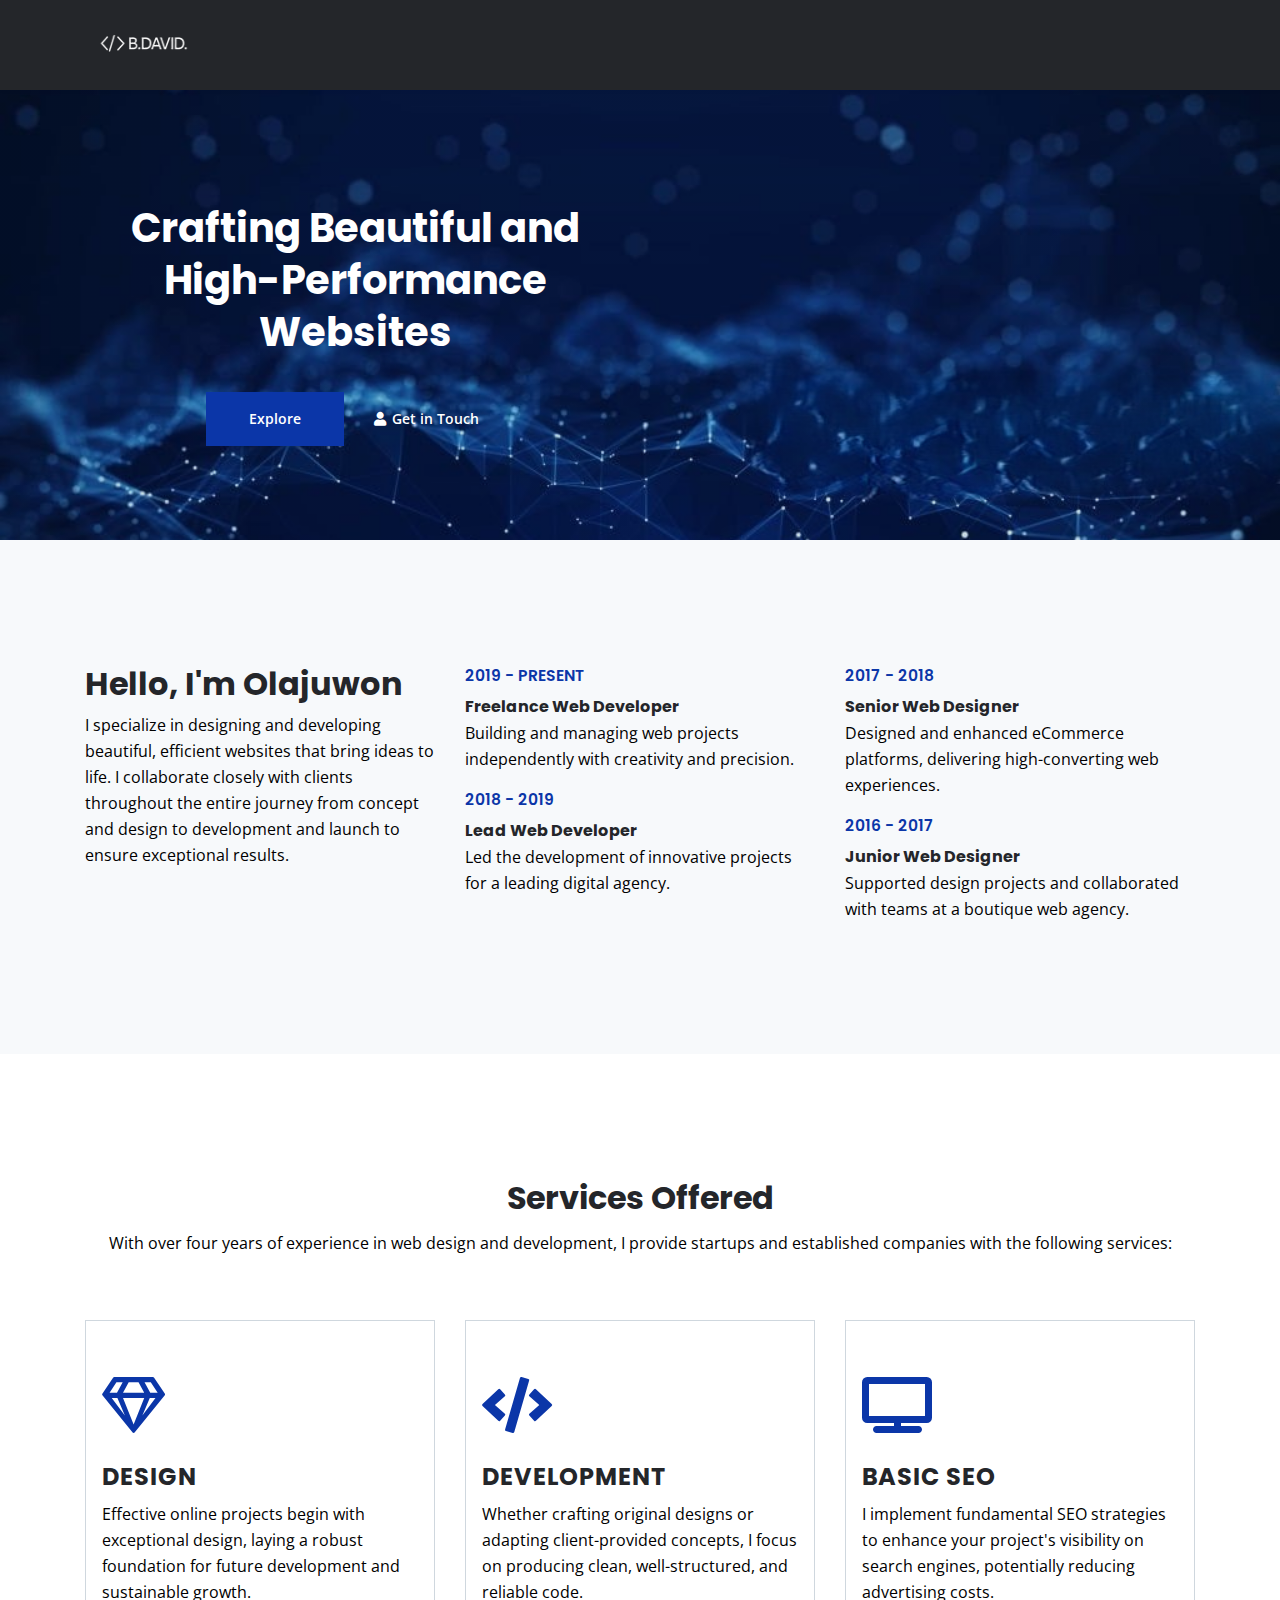
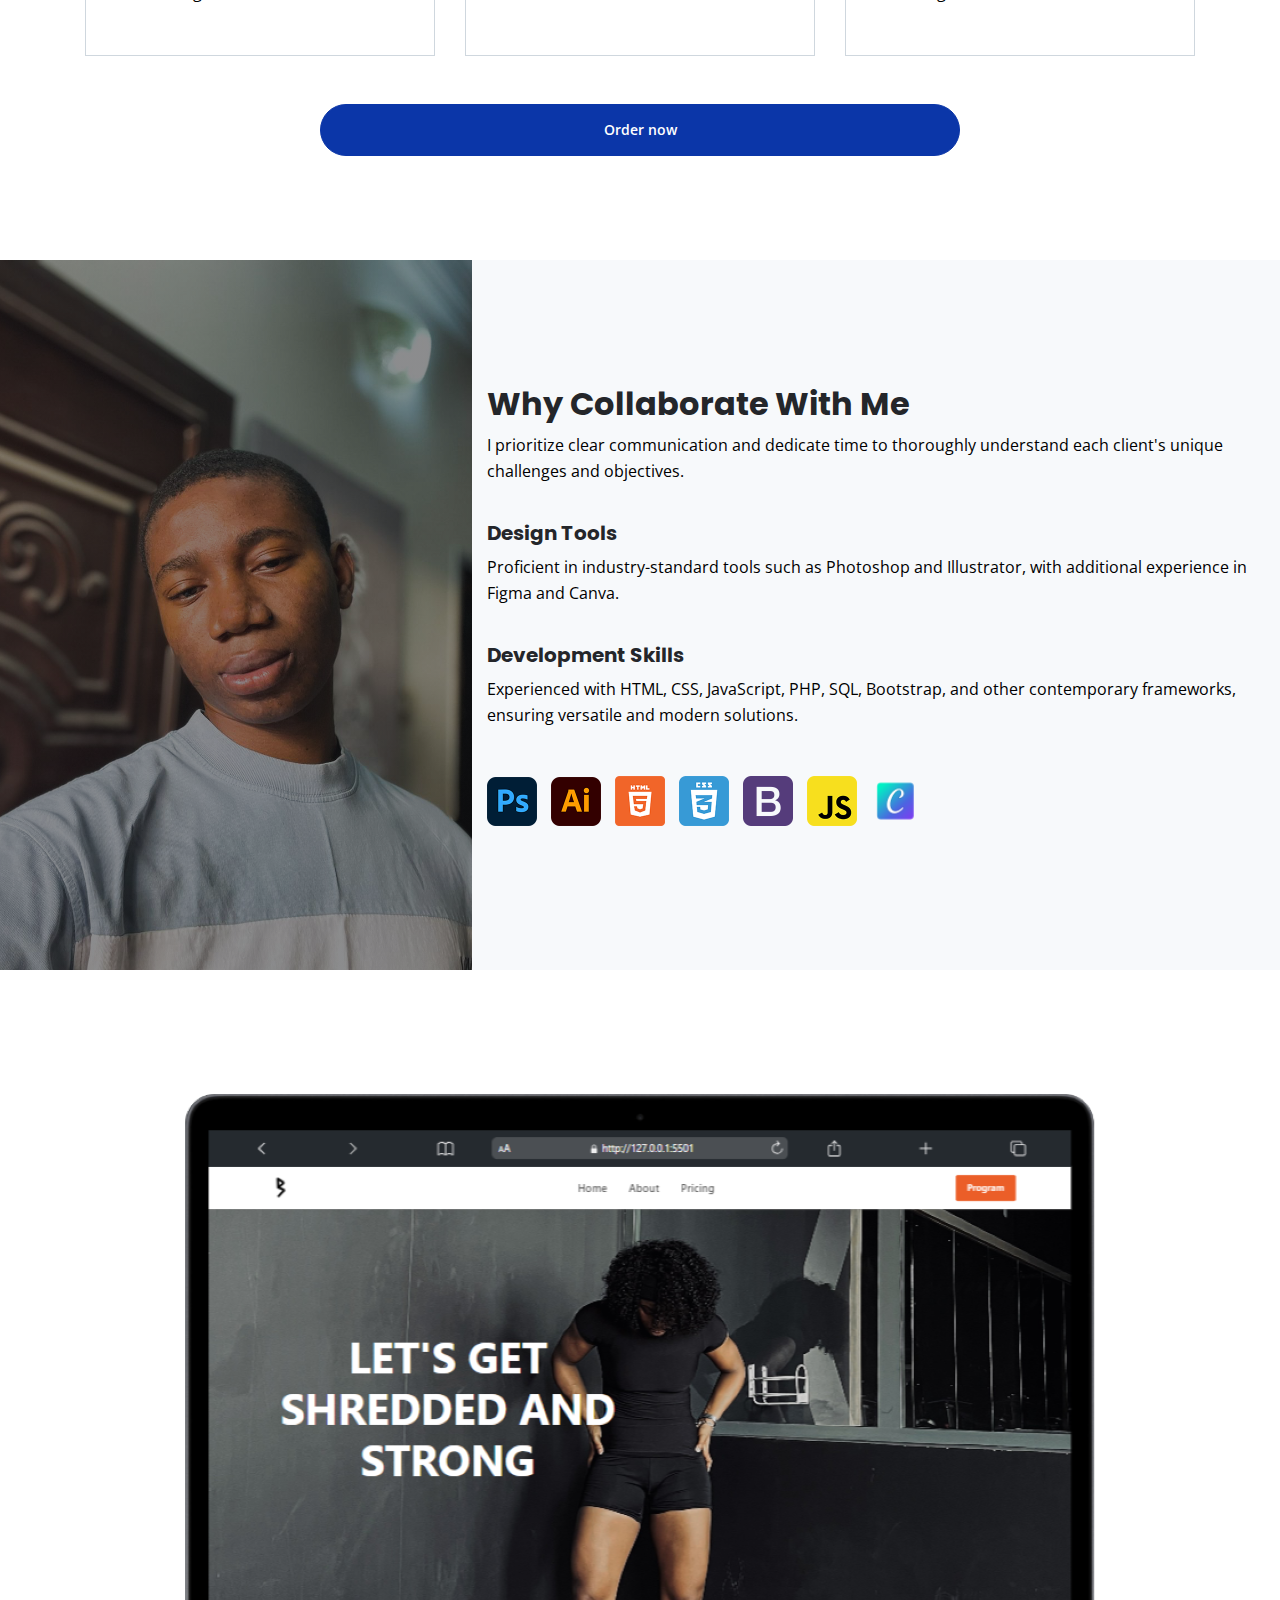
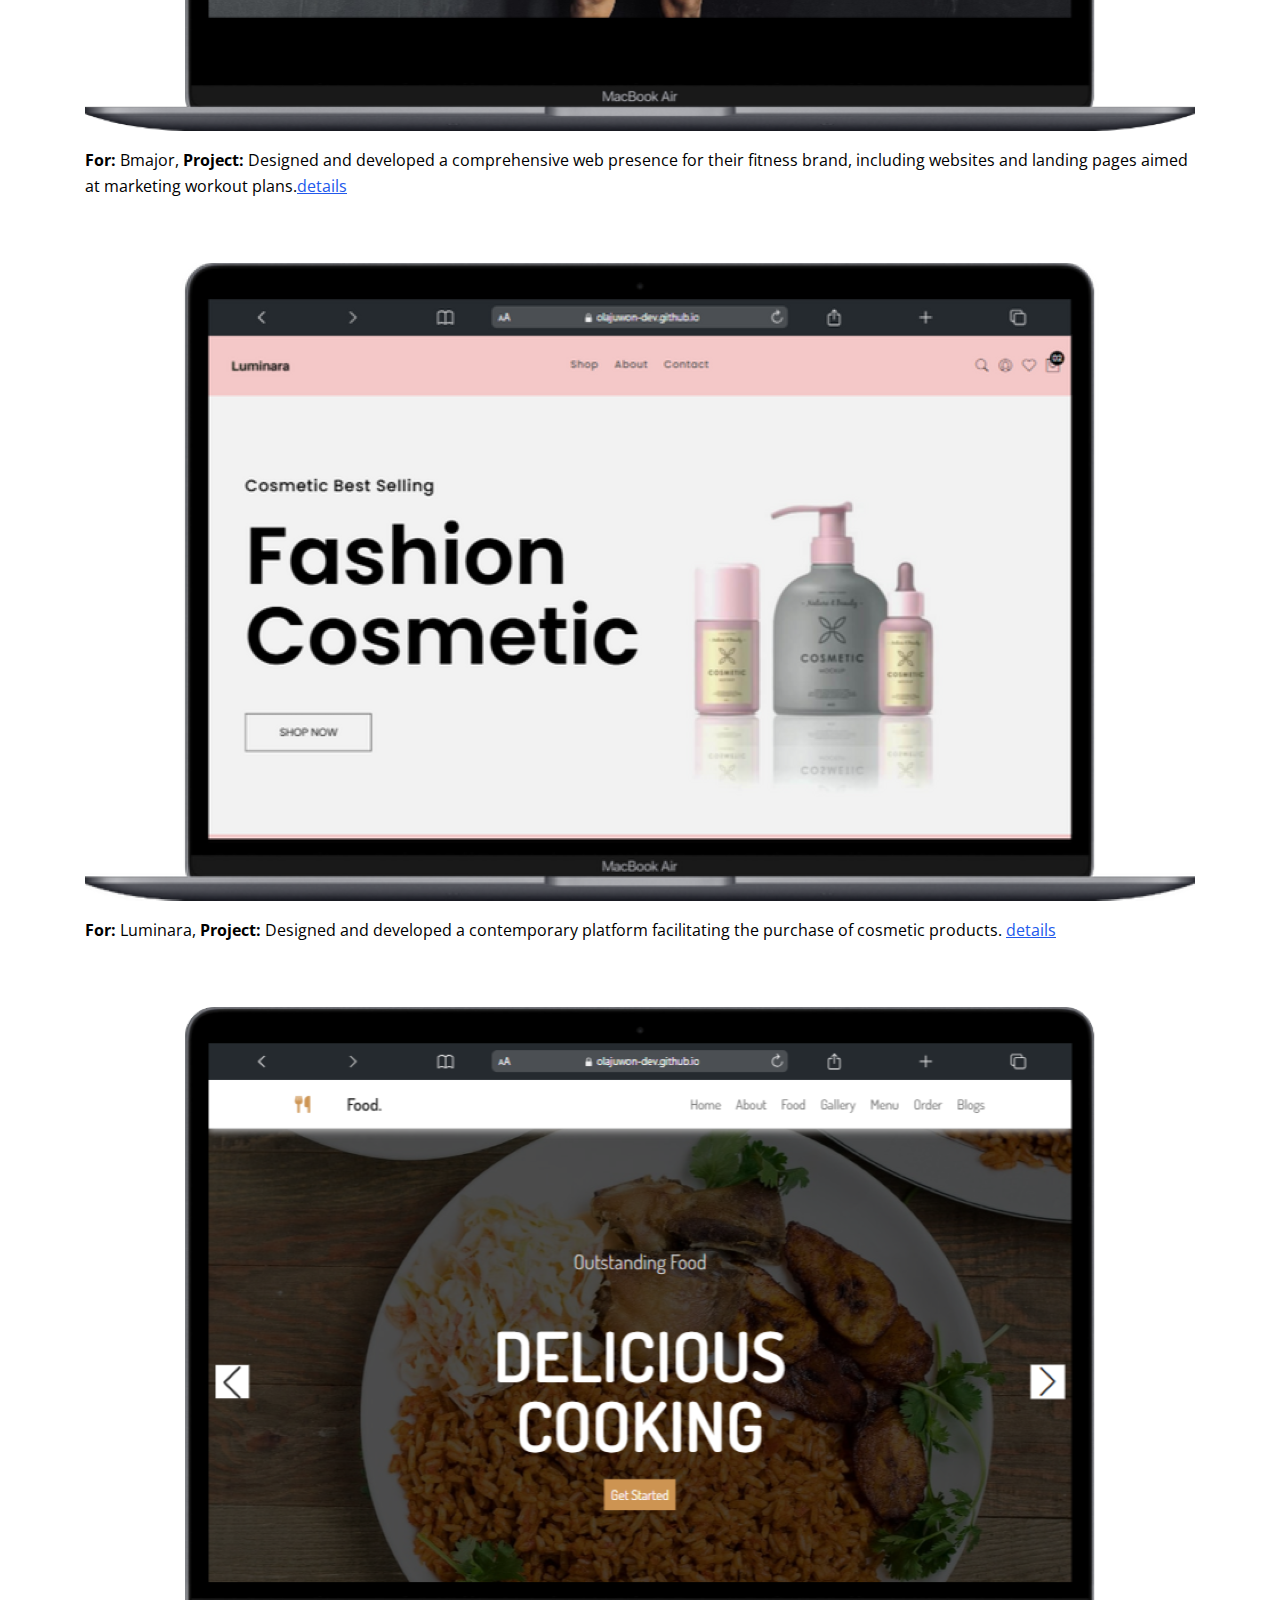
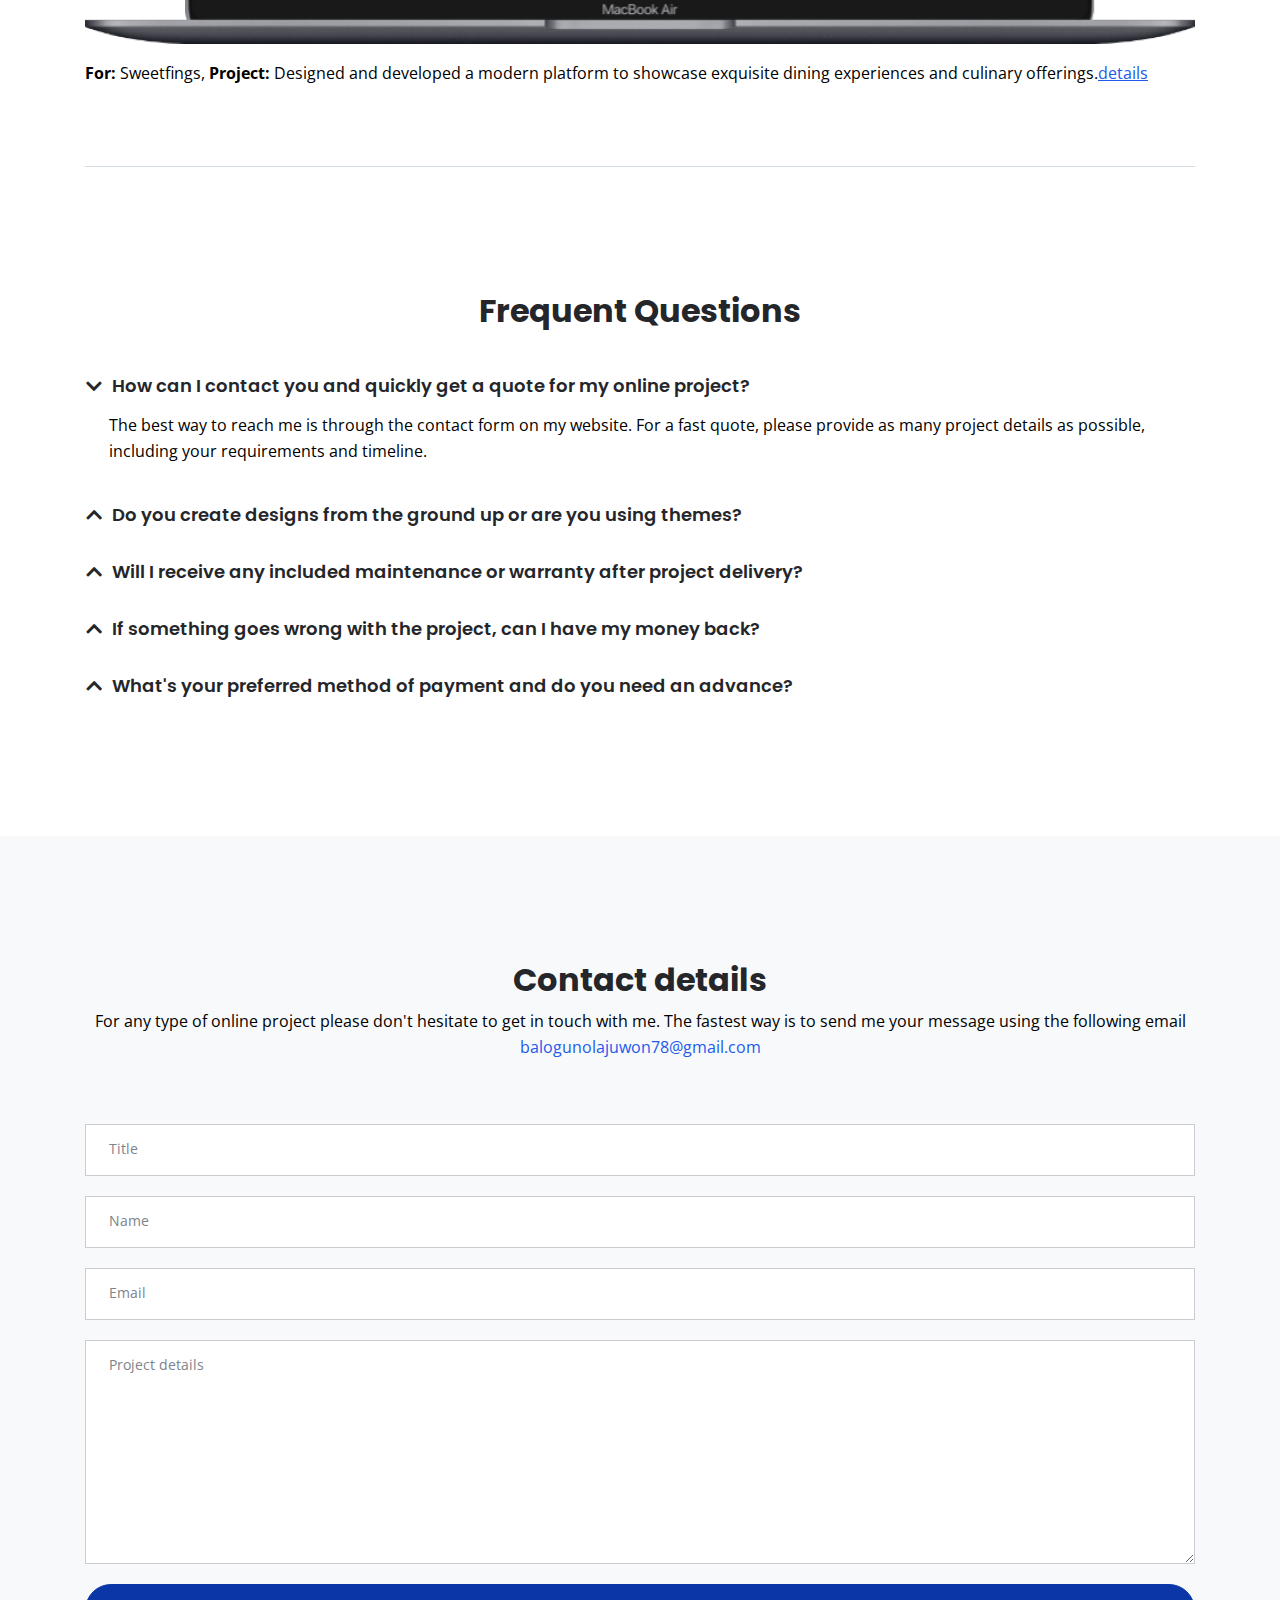
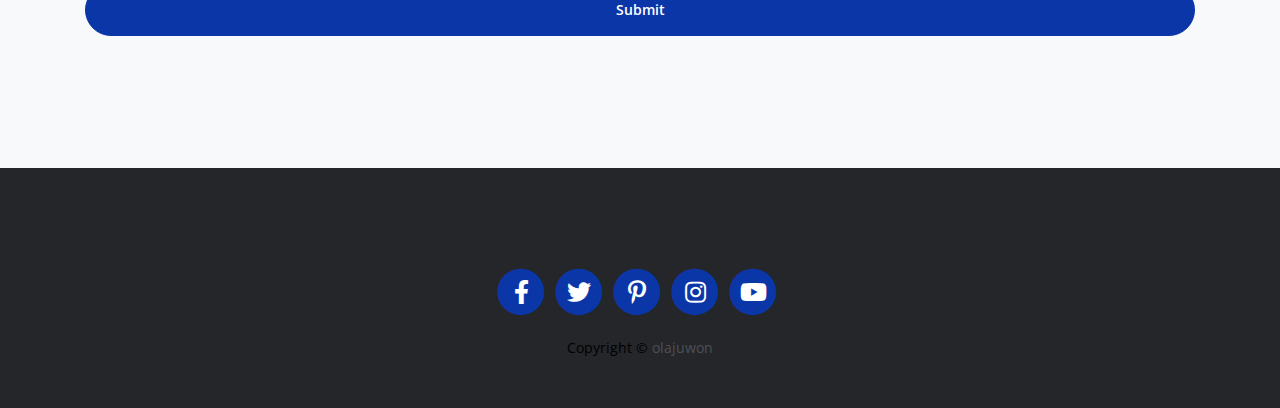
==== commit de472d2b: "yy" ====
--- a/index.html
+++ b/index.html
@@ -177,6 +177,9 @@
                 </div> <!-- end of col -->
             </div> <!-- end of row -->
         </div> <!-- end of container -->
+        <div class="form-group">
+            <a href="pricing.html"><button type="submit" class="form-control-submit-button" style="width: 50%; margin:0 0 0 25%;"  >Order now </button></a>
+        </div>
     </div> <!-- end of basic-2 -->
     <!-- end of services -->
 
--- a/css/styles.css
+++ b/css/styles.css
@@ -554,7 +554,7 @@
 	margin-bottom: 0.5rem;
 	color: #0b36a8;
 	font-weight: 600;
-	font-size: 0.875rem;
+	font-size: 0.975rem;
 	line-height: 1.5rem;
 	font-family: "Poppins";
 }
@@ -603,8 +603,13 @@
 /*******************/
 /*     Details     */
 /*******************/
+.split{
+	display:flex ;
+}
+
 .split .area-1 {
-	height: 430px;
+	width: 50%;
+    height: 710px;
 	background: linear-gradient(to bottom right, rgba(25, 26, 29, 0.5), rgba(25, 26, 29, 0.5)), url('../images/PRO2.jpg')center center no-repeat;
 	background-size: cover;
 }
@@ -1017,8 +1022,52 @@
 		display: flex;
 		
 	  }
+
+	  a.back-to-top {
+		position: fixed;
+		z-index: 999;
+		right: 12px;
+		bottom: 12px;
+		display: none;
+		width: 80px;
+		height: 80px;
+		border-radius: 30px;
+		background: #3a424d url(../images/up-arrow.png) no-repeat center 47%;
+		background-size: 25px 25px;
+		text-indent: -9999px;
+	}
 	
 
+.navbar .ml-auto{
+	font-size:2rem ;
+	line-height: 2;
+}	
+	
+.navbar .fa-stack {
+    width: 3em;
+    margin-right: 0.25rem;
+    font-size: 1.75rem;
+}
+
+.navbar .navbar-nav {
+    margin: 21% 0 0 0%;
+    width: 50% ;
+}
+
+.navbar .social-icons {
+	margin: 0 0 0 50%;
+}
+
+.split{
+	display:block ;
+}
+
+.split .area-1 {
+	width: 100%;
+	height: 500px;
+	background: linear-gradient(to bottom right, rgba(25, 26, 29, 0.5), rgba(25, 26, 29, 0.5)), url('../images/PRO2.jpg')center center no-repeat;
+	background-size: cover;
+}
 
 	
 }
@@ -1057,7 +1106,51 @@
 		text-decoration: none;
 		transition: all 0.2s;
 	}
+
+	a.back-to-top {
+		position: fixed;
+		z-index: 999;
+		right: 12px;
+		bottom: 12px;
+		display: none;
+		width: 80px;
+		height: 80px;
+		border-radius: 30px;
+		background: #3a424d url(../images/up-arrow.png) no-repeat center 47%;
+		background-size: 25px 25px;
+		text-indent: -9999px;
+	}
 	
+	.navbar .navbar-nav {
+		margin: 21% 0 0 0%;
+		width: 50% ;
+	}
+
+	.navbar .social-icons {
+		margin: 0 0 0 50%;
+	}
+
+	.navbar .ml-auto{
+		font-size:2rem ;
+		line-height: 2;
+	}
+
+	.navbar .fa-stack {
+		width: 3em;
+		margin-right: 0.25rem;
+		font-size: 1.75rem;
+	}
+
+	.split{
+		display:block ;
+	}
+	
+	.split .area-1 {
+		width: 100%;
+		height: 500px;
+		background: linear-gradient(to bottom right, rgba(25, 26, 29, 0.5), rgba(25, 26, 29, 0.5)), url('../images/PRO2.jpg')center center no-repeat;
+		background-size: cover;
+	}
 
 }
 
@@ -1094,6 +1187,49 @@
 		text-decoration: none;
 		transition: all 0.2s;
 	}
+
+	a.back-to-top {
+		position: fixed;
+		z-index: 999;
+		right: 12px;
+		bottom: 12px;
+		display: none;
+		width: 80px;
+		height: 80px;
+		border-radius: 30px;
+		background: #3a424d url(../images/up-arrow.png) no-repeat center 47%;
+		background-size: 25px 25px;
+		text-indent: -9999px;
+	}
+	
+	.navbar .navbar-nav {
+		margin: 21% 0 0 0%;
+		width: 50% ;
+	}
+	.navbar .social-icons {
+		margin: 0 0 0 50%;
+	}
+	.split{
+		display:block ;
+	}
+
+	.navbar .ml-auto{
+		font-size:2rem ;
+		line-height: 2;
+	}
+
+	.navbar .fa-stack {
+		width: 3em;
+		margin-right: 0.25rem;
+		font-size: 1.75rem;
+	}
+	
+	.split .area-1 {
+		width: 100%;
+		height: 500px;
+		background: linear-gradient(to bottom right, rgba(25, 26, 29, 0.5), rgba(25, 26, 29, 0.5)), url('../images/PRO2.jpg')center center no-repeat;
+		background-size: cover;
+	}
 	
   }
 
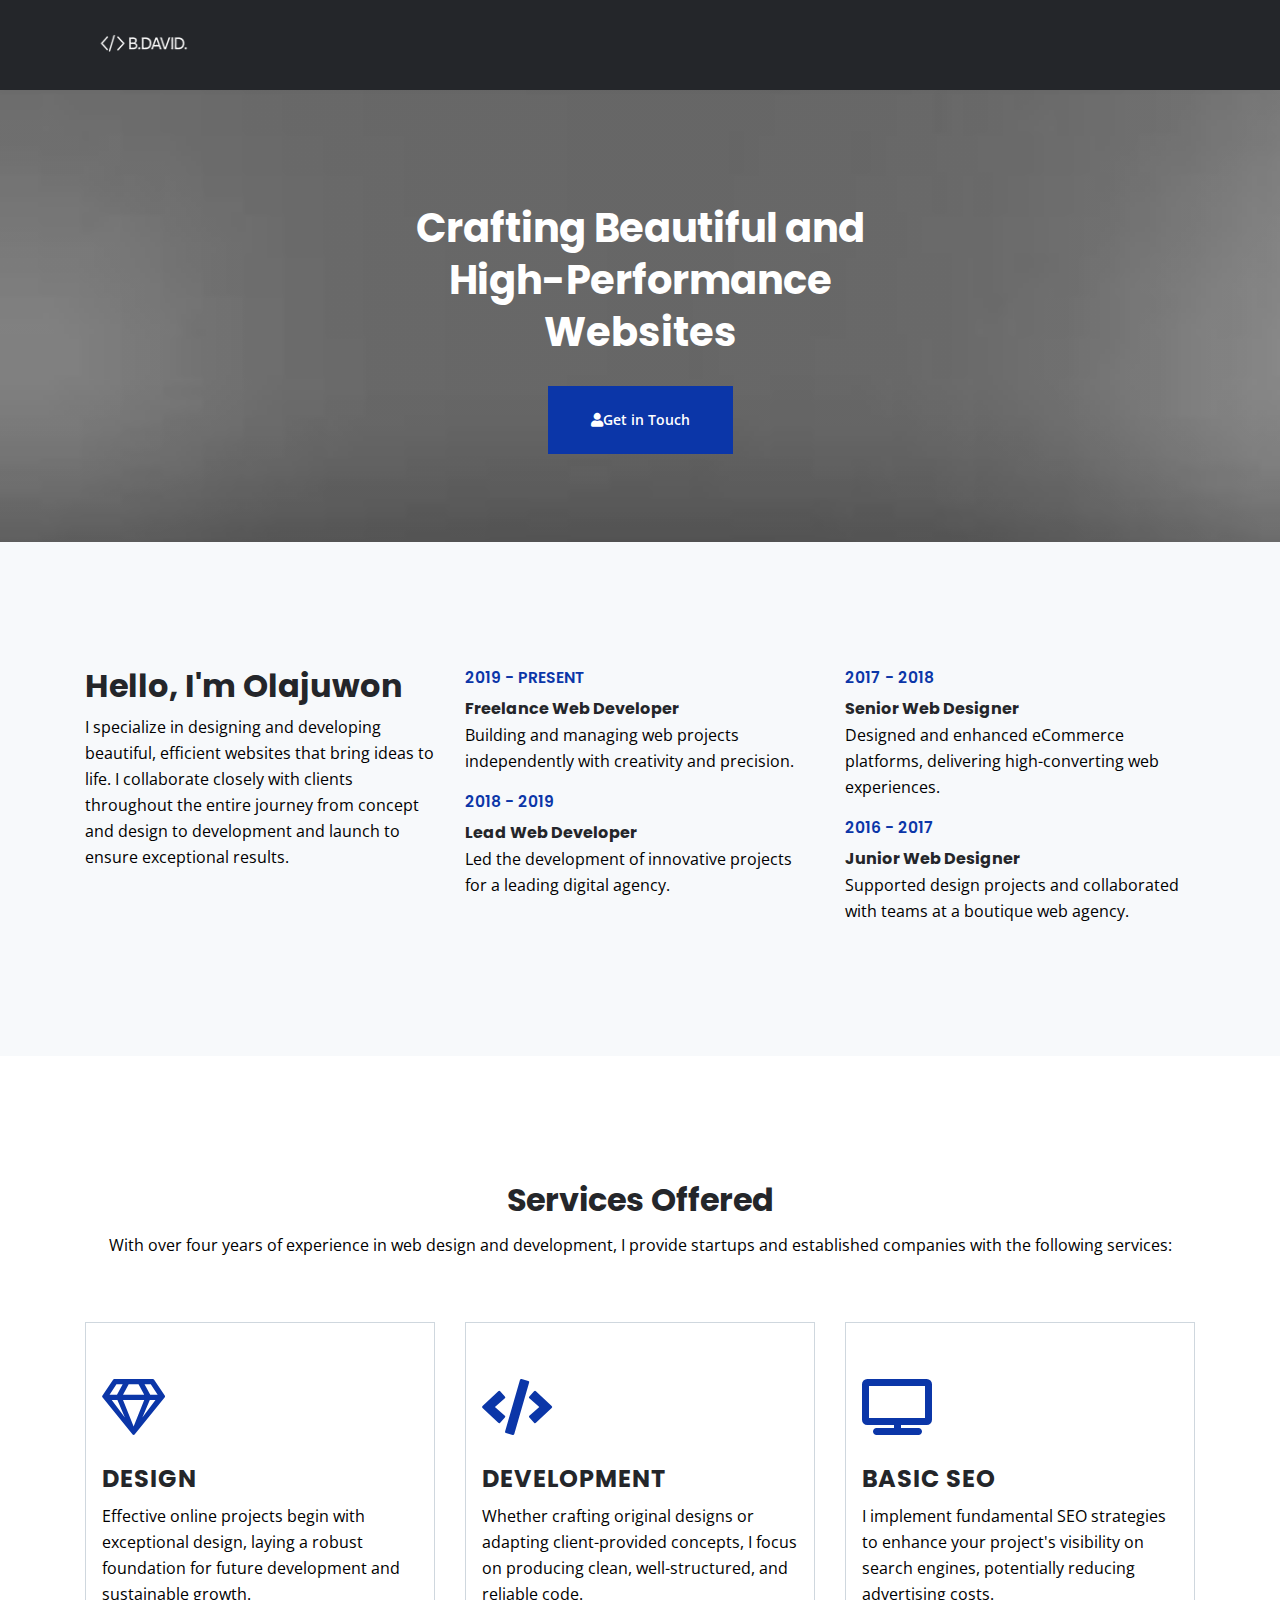
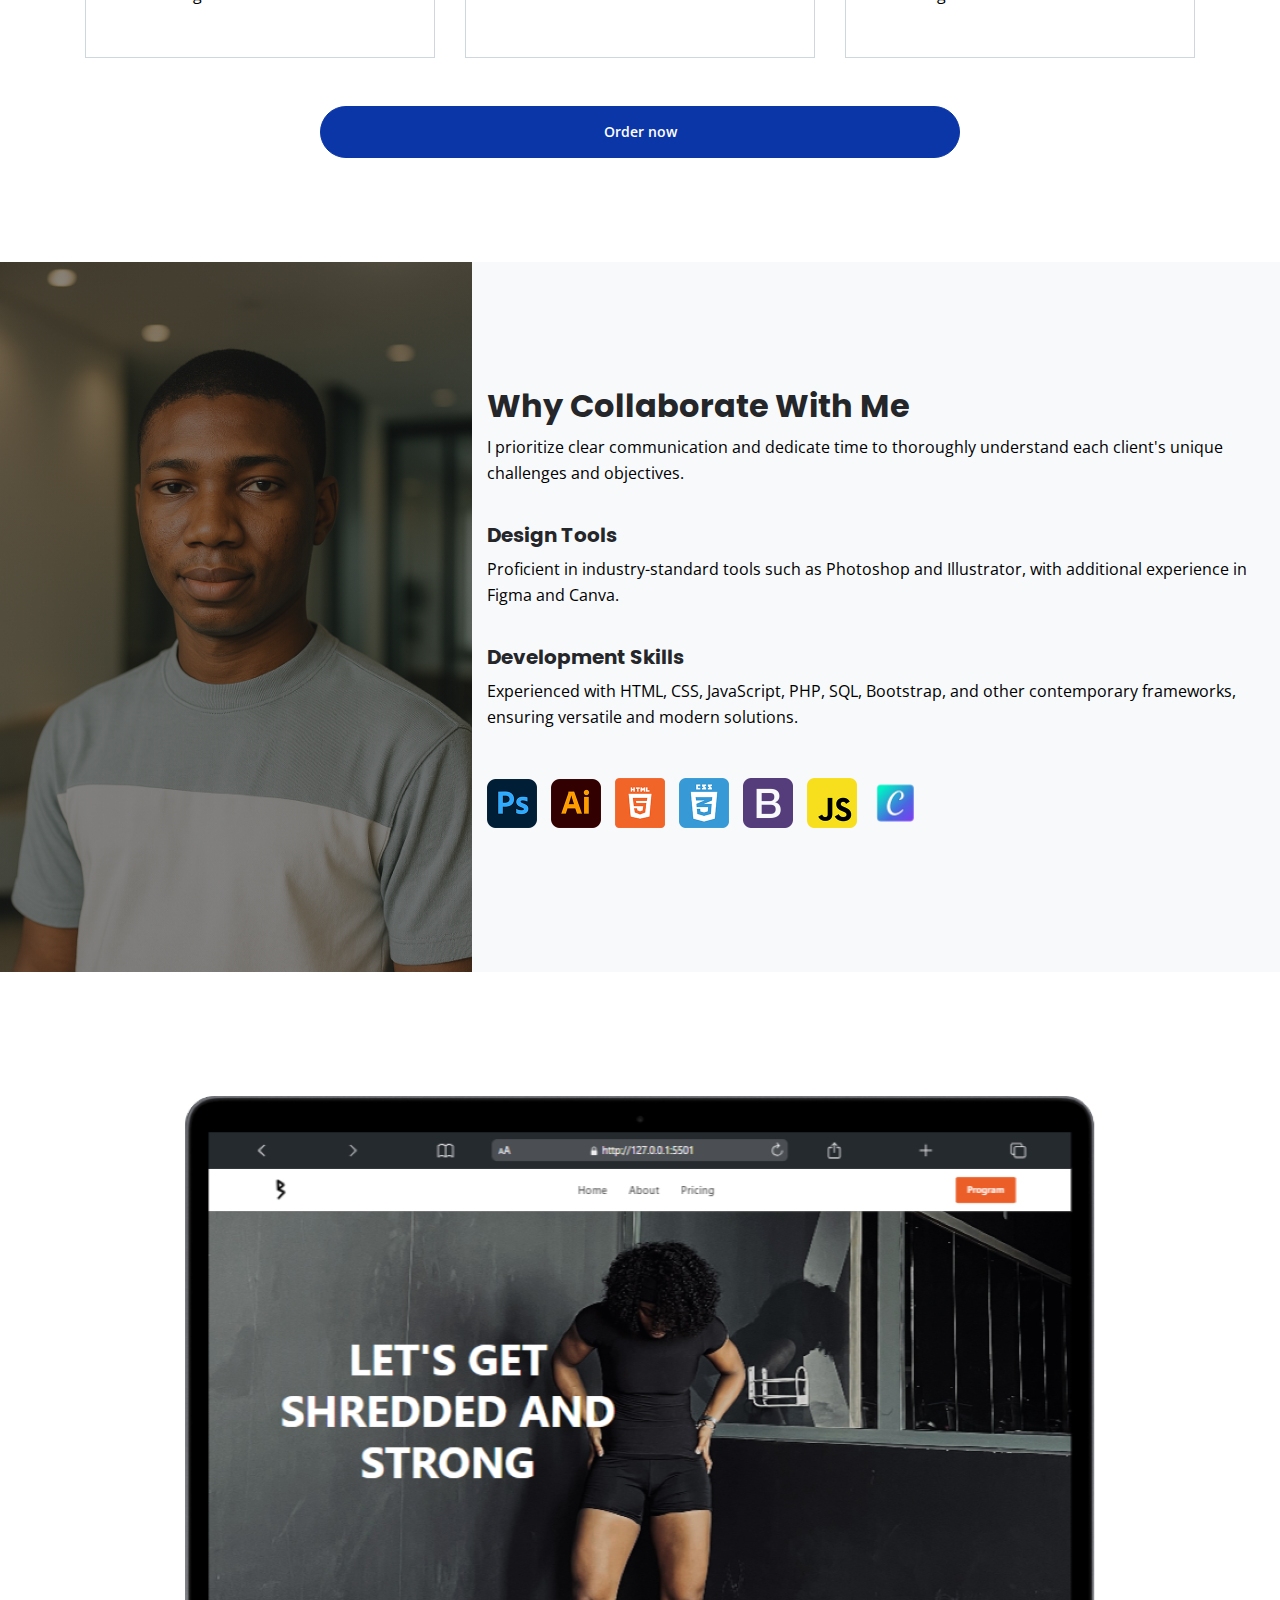
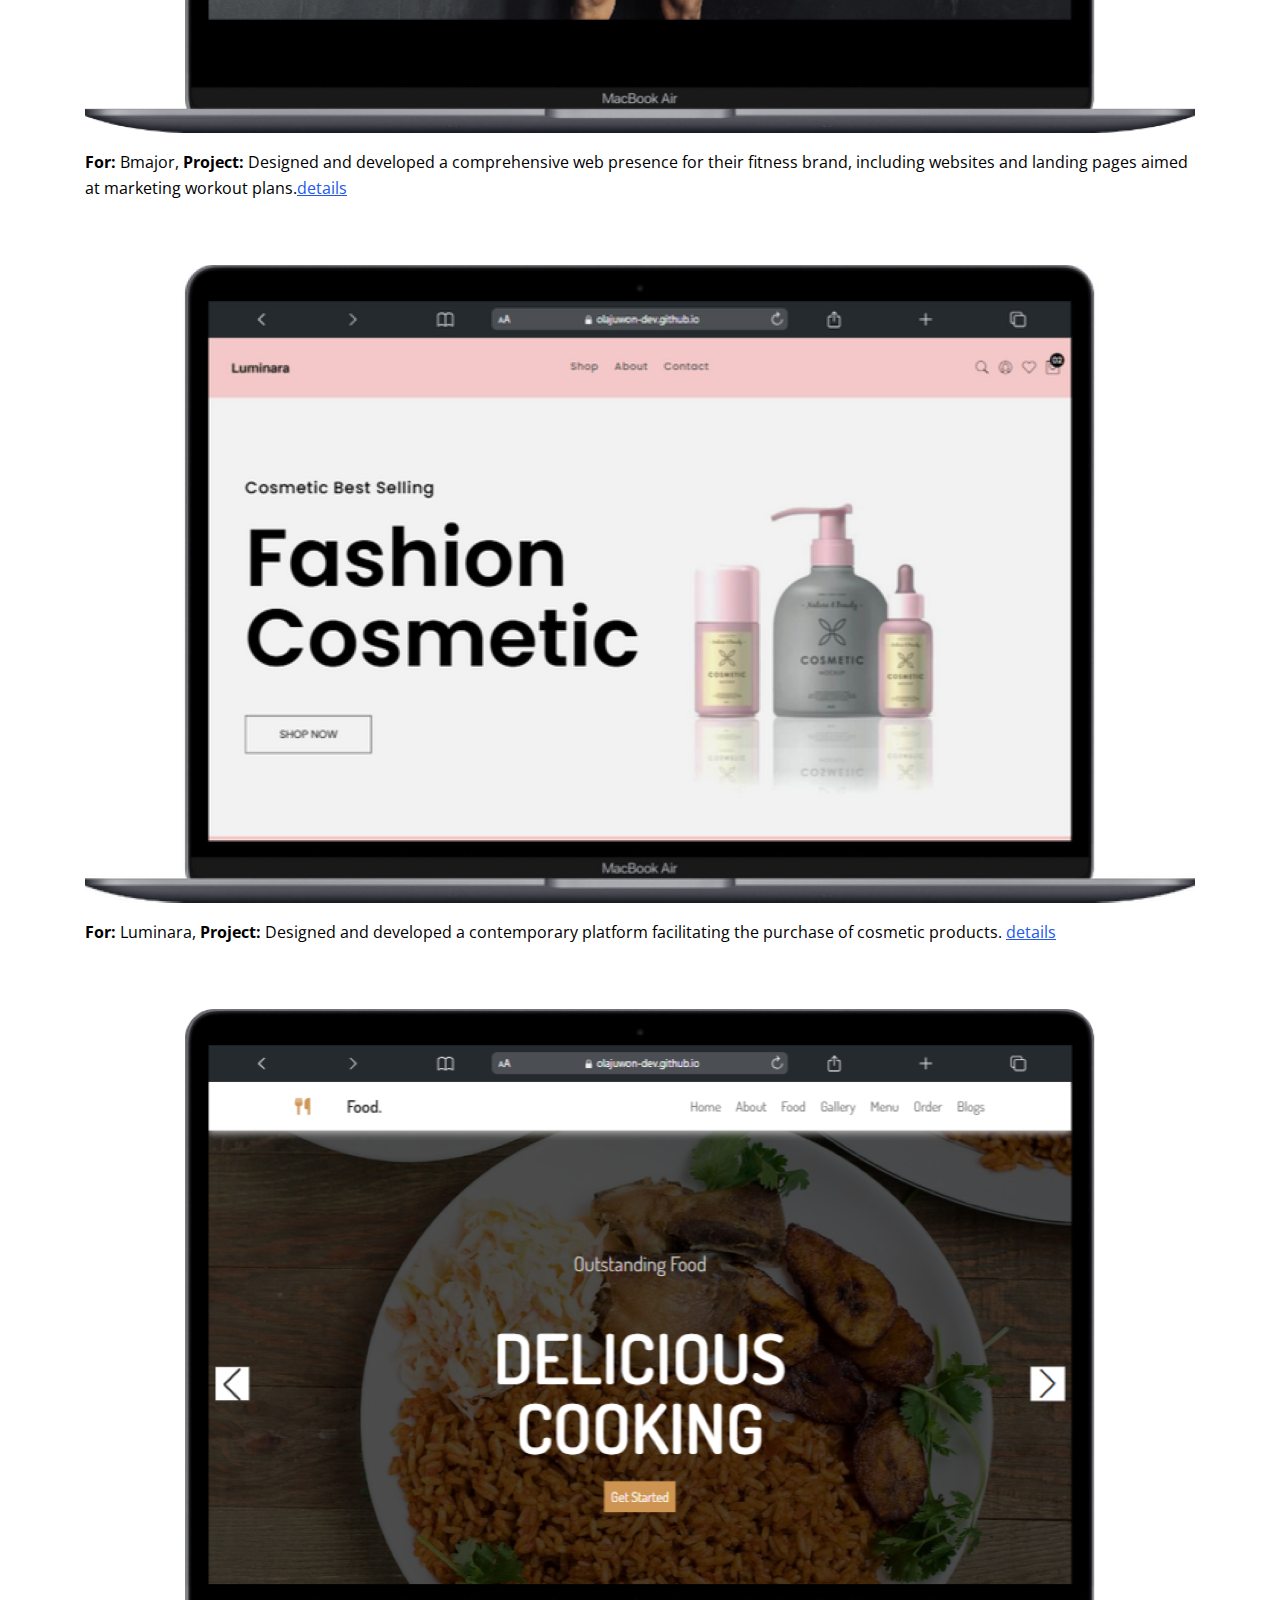
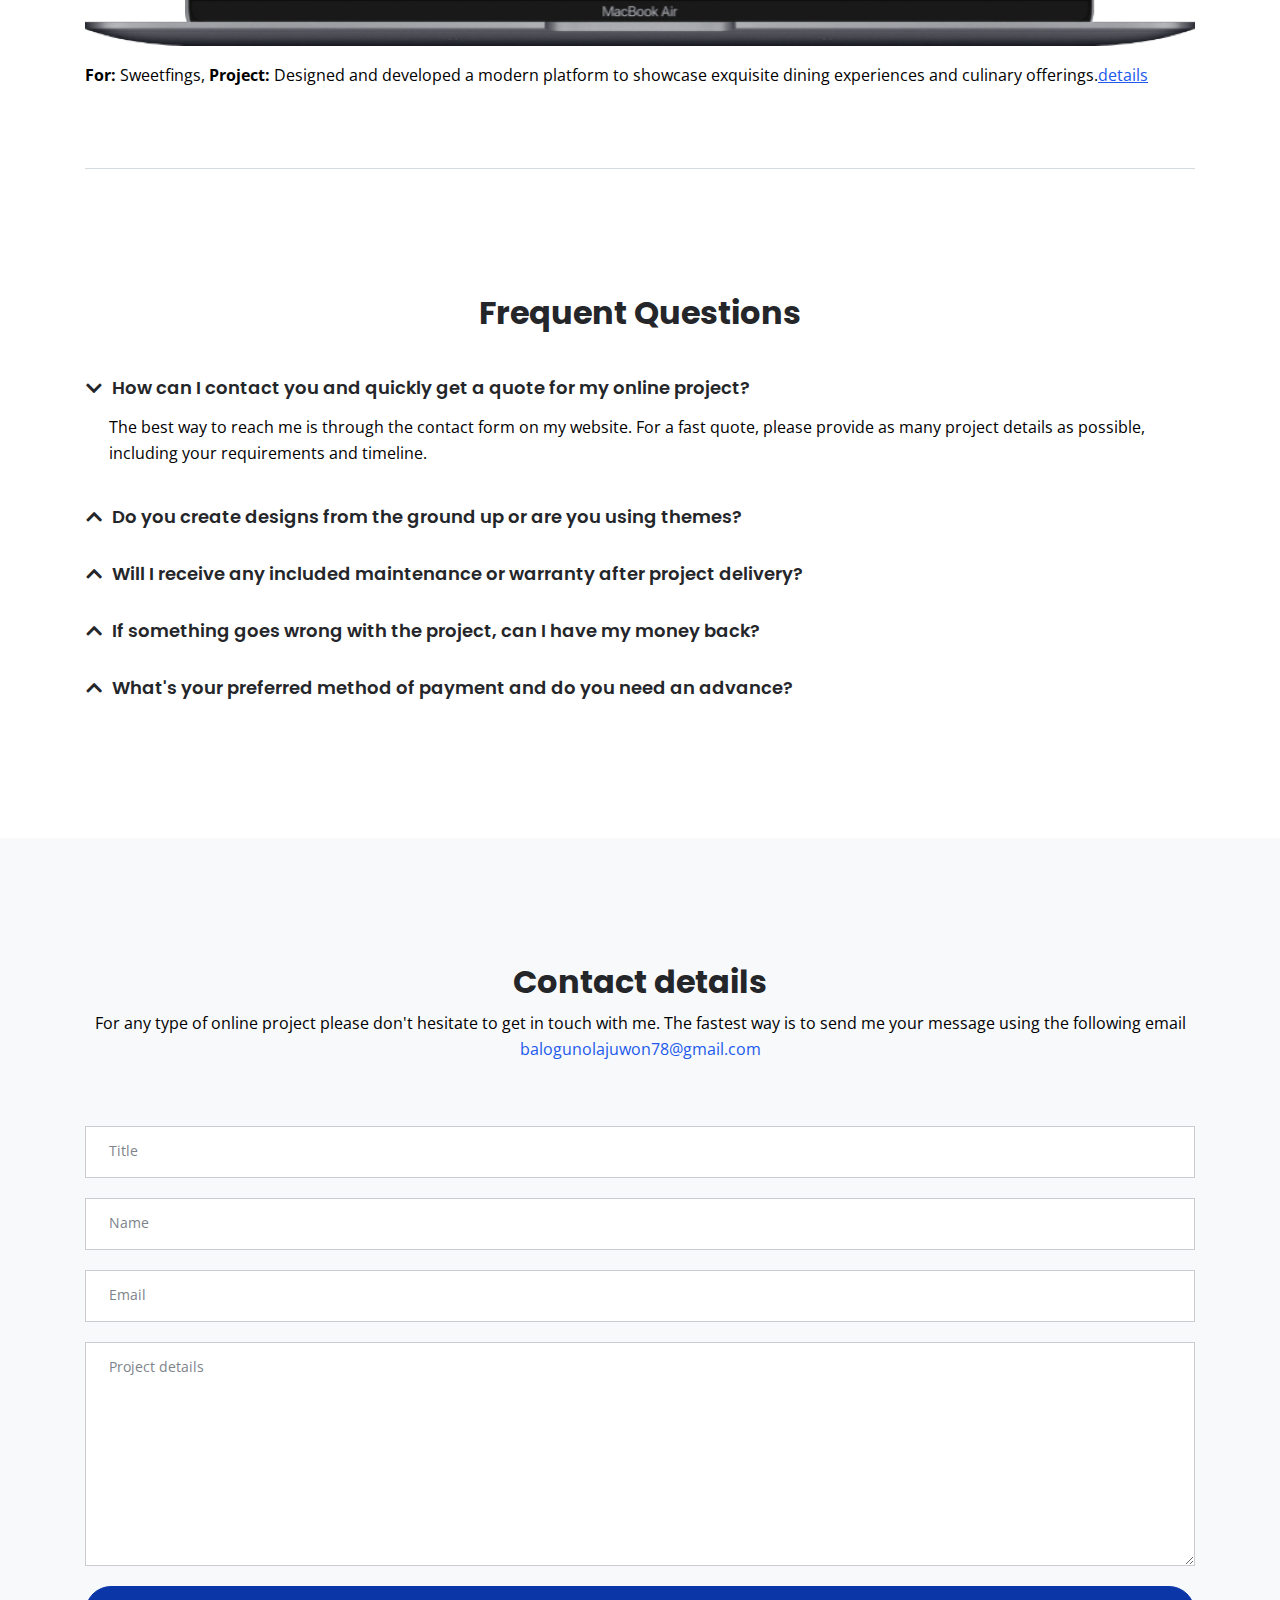
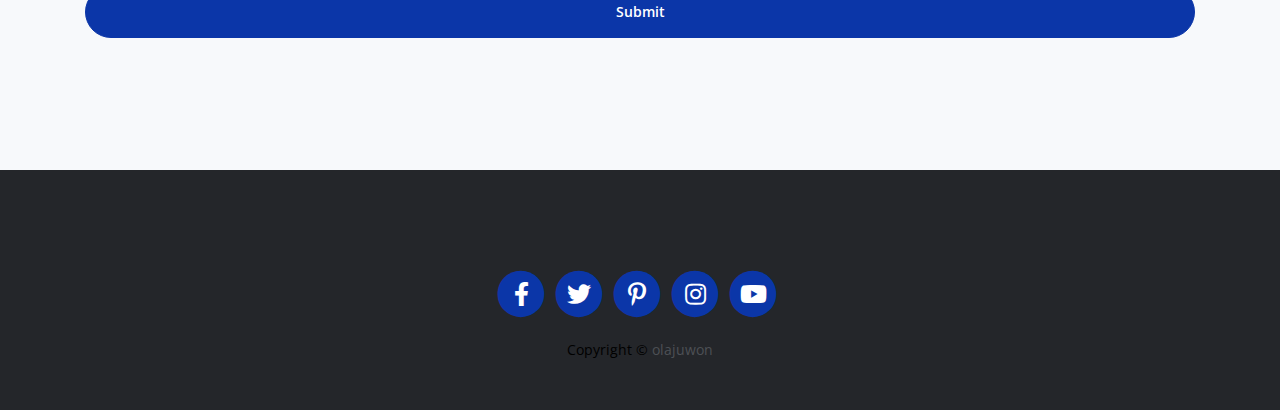
==== commit 80756519: "g" ====
--- a/index.html
+++ b/index.html
@@ -98,8 +98,7 @@
                 <div class="col-lg-6">
                     <div class="text-container">
                         <h1 class="h1-large">Crafting Beautiful and High-Performance Websites</h1>
-                        <a class="btn-solid-lg page-scroll" href="index.html#about">Explore</a>
-                        <a class="btn-outline-lg page-scroll" href="pricing.html"><i class="fas fa-user"></i>Get in Touch</a>
+                        <a class="btn-solid-lg page-scroll" href="pricing.html"><i class="fas fa-user"></i>Get in Touch</a>
                     </div> <!-- end of text-container -->
                 </div> <!-- end of col -->
             </div> <!-- end of row -->
--- a/css/styles.css
+++ b/css/styles.css
@@ -260,6 +260,18 @@
 	height: 3.25rem;
 	color: #7d838a;
 }
+
+
+.row {
+    display: flex;
+    -ms-flex-wrap: wrap;
+    flex-wrap: wrap;
+    /* margin-right: -15px; */
+    /* margin-left: -15px; */
+    align-content: flex-start;
+    justify-content: space-around;
+}
+
 
 select {
     /* you should keep these first rules in place to maintain cross-browser behavior */
@@ -610,7 +622,7 @@
 .split .area-1 {
 	width: 50%;
     height: 710px;
-	background: linear-gradient(to bottom right, rgba(25, 26, 29, 0.5), rgba(25, 26, 29, 0.5)), url('../images/PRO2.jpg')center center no-repeat;
+	background: linear-gradient(to bottom right, rgba(25, 26, 29, 0.5), rgba(25, 26, 29, 0.5)), url('../images/pro3.png')center center no-repeat;
 	background-size: cover;
 }
 
@@ -1064,12 +1076,14 @@
 
 .split .area-1 {
 	width: 100%;
-	height: 500px;
-	background: linear-gradient(to bottom right, rgba(25, 26, 29, 0.5), rgba(25, 26, 29, 0.5)), url('../images/PRO2.jpg')center center no-repeat;
+	height: 1150px;
+	background: linear-gradient(to bottom right, rgba(25, 26, 29, 0.5), rgba(25, 26, 29, 0.5)), url('../images/pro3.png')center center no-repeat;
 	background-size: cover;
 }
 
-	
+#currency {
+	width: 9%;
+}
 }
 /* end of min-width 768px */
 
@@ -1147,9 +1161,13 @@
 	
 	.split .area-1 {
 		width: 100%;
-		height: 500px;
-		background: linear-gradient(to bottom right, rgba(25, 26, 29, 0.5), rgba(25, 26, 29, 0.5)), url('../images/PRO2.jpg')center center no-repeat;
+		height: 1150px;
+		background: linear-gradient(to bottom right, rgba(25, 26, 29, 0.5), rgba(25, 26, 29, 0.5)), url('../images/pro3.png')center center no-repeat;
 		background-size: cover;
+	}
+
+	#currency {
+    	width: 9%;
 	}
 
 }
@@ -1226,9 +1244,14 @@
 	
 	.split .area-1 {
 		width: 100%;
-		height: 500px;
-		background: linear-gradient(to bottom right, rgba(25, 26, 29, 0.5), rgba(25, 26, 29, 0.5)), url('../images/PRO2.jpg')center center no-repeat;
+		height: 1150px;
+		background: linear-gradient(to bottom right, rgba(25, 26, 29, 0.5), rgba(25, 26, 29, 0.5)), url('../images/pro3.png')center center no-repeat;
 		background-size: cover;
+	}
+
+
+	#currency {
+    	width: 9%;
 	}
 	
   }
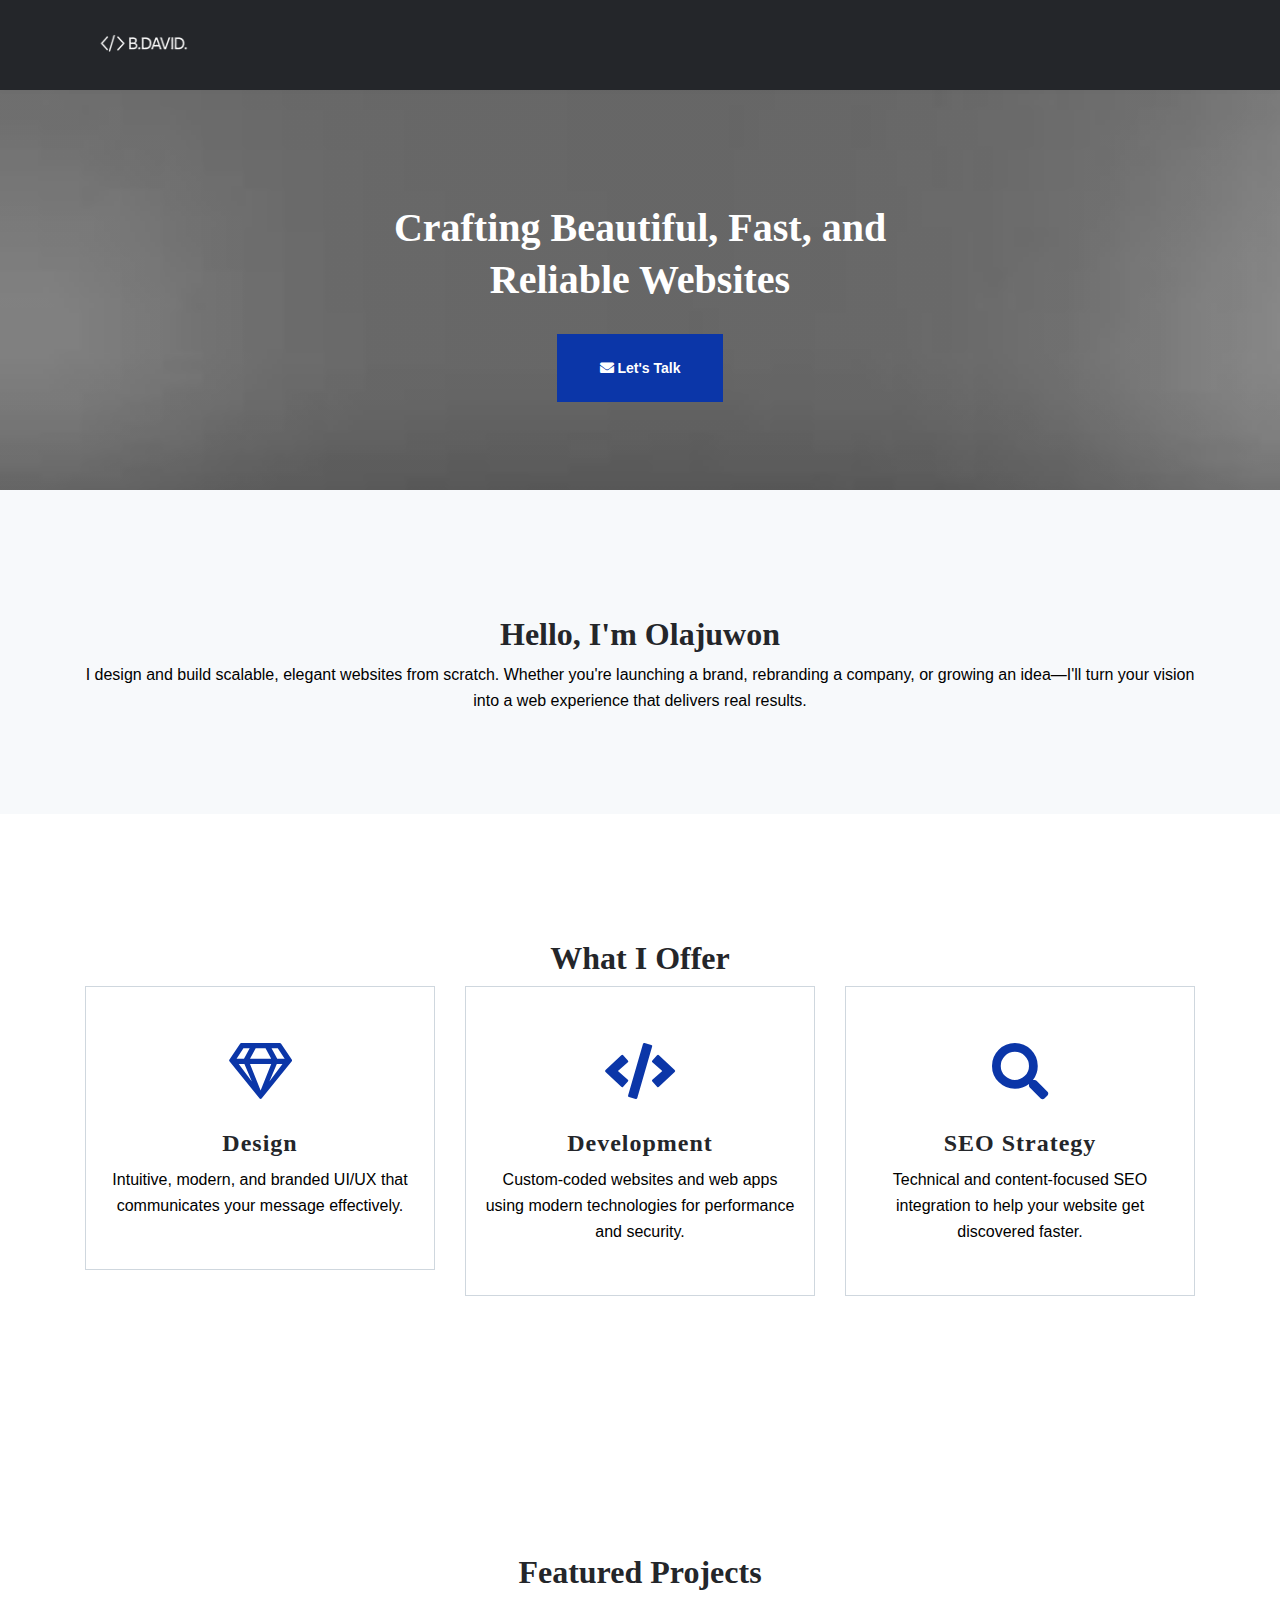
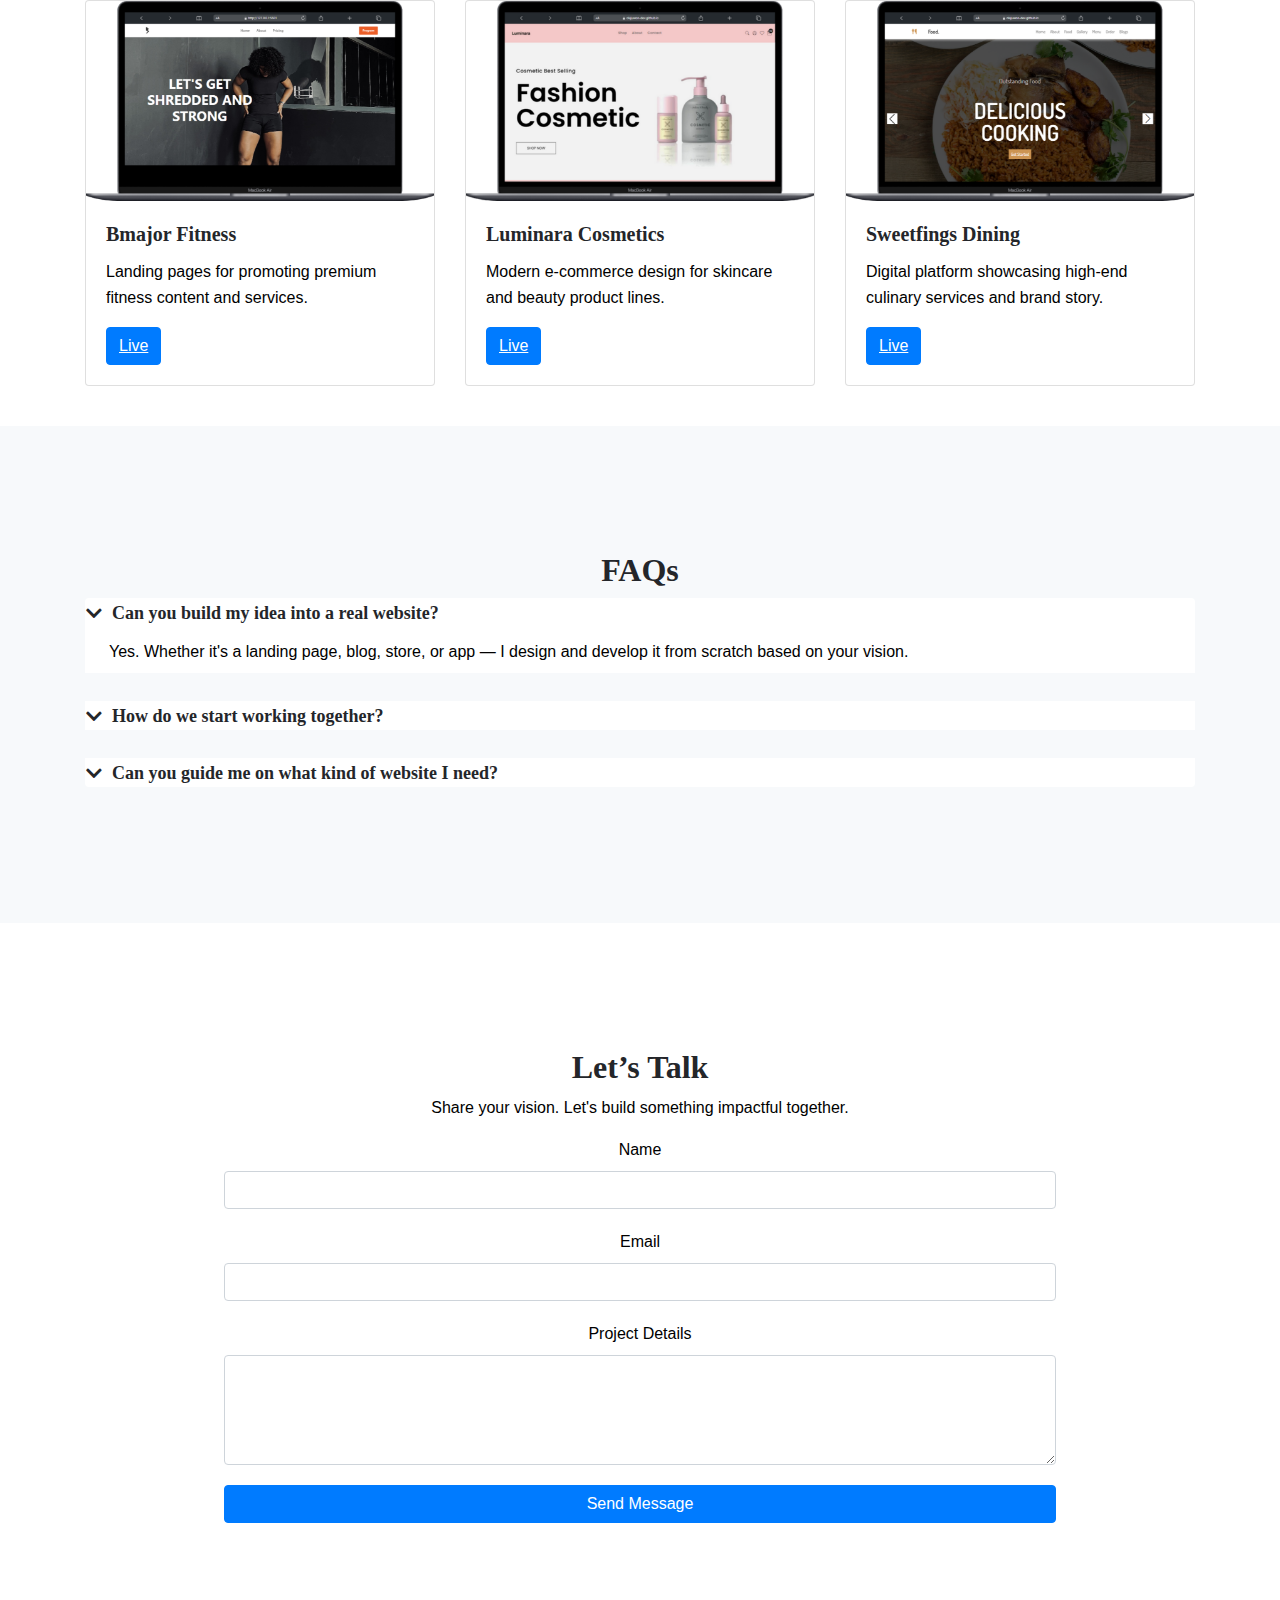
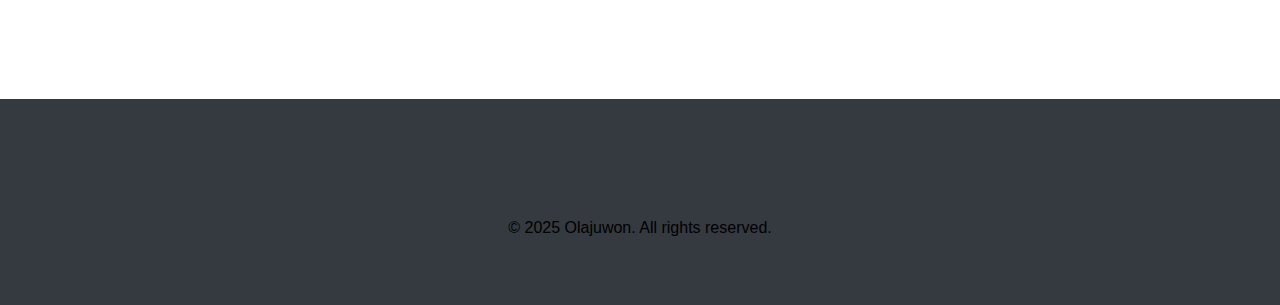
==== commit d797cd48: "d" ====
--- a/index.html
+++ b/index.html
@@ -1,498 +1,199 @@
 <!DOCTYPE html>
 <html lang="en">
 <head>
-   <!-- SEO Meta Tags -->
-<meta name="description" content="Welcome to the portfolio of Balogun Olajuwon, showcasing my projects and skills as a fullstack developer.">
-<meta name="author" content="Balogun Olajuwon">
+  <meta charset="UTF-8">
+  <meta name="viewport" content="width=device-width, initial-scale=1.0">
+  <meta name="description" content="Balogun Olajuwon - Fullstack Developer. I build high-performance websites for businesses, brands, and entrepreneurs who want to stand out online.">
+  <meta name="author" content="Balogun Olajuwon">
+  <meta property="og:title" content="Olajuwon - Professional Website Developer">
+  <meta property="og:description" content="Let’s bring your website vision to life. I design and develop impactful, modern web solutions tailored to your needs.">
+  <meta property="og:url" content="https://olajuwon-dev.github.io/PORTFOLIO/">
+  <meta property="og:type" content="website">
+  <meta property="og:image" content="images/brand.png">
+  <meta name="twitter:card" content="summary_large_image">
+  <title>Balogun Olajuwon | Web Developer Portfolio</title>
 
-<!-- OG Meta Tags to improve the way the post looks when you share the page on Facebook, Twitter, LinkedIn -->
-<meta property="og:site_name" content="Balogun Olajuwon's Portfolio" /> <!-- website name -->
-<meta property="og:site" content="https://www.yourwebsite.com" /> <!-- website link -->
-<meta property="og:title" content="Balogun Olajuwon's Portfolio" /> <!-- title shown in the actual shared post -->
-<meta property="og:description" content="Explore my work as a fullstack developer and see my latest projects." /> <!-- description shown in the actual shared post -->
-<meta property="og:image" content="https://www.yourwebsite.com/path/to/your/logo.jpg" /> <!-- image link, make sure it's jpg -->
-<meta property="og:url" content="https://www.yourwebsite.com" /> <!-- where do you want your post to link to -->
-<meta name="twitter:card" content="summary_large_image"> <!-- to have large image post format in Twitter -->
+  <link rel="stylesheet" href="css/bootstrap.css">
+  <link rel="stylesheet" href="css/fontawesome-all.css">
+  <link rel="stylesheet" href="css/styles.css">
+  <link rel="icon" href="brand.png">
+</head>
+<body>
+  <nav class="navbar navbar-expand-lg fixed-top navbar-dark">
+    <div class="container">
+      <a class="navbar-brand logo-image" href="#"><img src="brand3.png" alt="logo"></a>
+      <div class="navbar-collapse offcanvas-collapse" id="navbarsExampleDefault">
+        <ul class="navbar-nav ml-auto">
+          <li class="nav-item"><a class="nav-link" href="#header">Home</a></li>
+          <li class="nav-item"><a class="nav-link" href="#about">About</a></li>
+          <li class="nav-item"><a class="nav-link" href="#services">Services</a></li>
+          <li class="nav-item"><a class="nav-link" href="#projects">Projects</a></li>
+          <li class="nav-item"><a class="nav-link" href="#contact">Contact</a></li>
+        </ul>
+      </div>
+    </div>
+  </nav>
 
-<!-- Webpage Title -->
-<title>Balogun Olajuwon's Portfolio</title>
-    
-    <!-- Styles -->
-    <link rel="preconnect" href="https://fonts.gstatic.com">
-    <link href="https://fonts.googleapis.com/css2?family=Open+Sans:ital,wght@0,400;0,600;0,700;1,400&family=Poppins:wght@600&display=swap" rel="stylesheet">
-    <link href="css/bootstrap.css" rel="stylesheet">
-    <link href="css/fontawesome-all.css" rel="stylesheet">
-	<link href="css/styles.css" rel="stylesheet">
-	
-	<!-- Favicon  -->
-    <link rel="icon" href="brand.png">
-</head>
-<body data-spy="scroll" data-target=".fixed-top">
-    
-    <!-- Navigation -->
-    <nav class="navbar navbar-expand-lg fixed-top navbar-dark">
-        <div class="container">
-            
-            <!-- Image Logo -->
-            <a class="navbar-brand logo-image" href="index.html"><img src="brand3.png" alt="alternative"></a>  
+  <header id="header" class="header">
+    <div class="container">
+      <div class="row">
+        <div class="col-lg-6">
+          <div class="text-container">
+            <h1 class="h1-large">Crafting Beautiful, Fast, and Reliable Websites</h1>
+            <a class="btn-solid-lg page-scroll" href="#contact"><i class="fas fa-envelope"></i> Let's Talk</a>
+          </div>
+        </div>
+      </div>
+    </div>
+  </header>
 
-            <!-- Text Logo - Use this if you don't have a graphic logo -->
-            <!-- <a class="navbar-brand logo-text page-scroll" href="index.html">Mark</a> -->
+  <section id="about" class="basic-1 bg-gray">
+    <div class="container">
+      <div class="row">
+        <div class="col-lg-12 text-center">
+          <h2>Hello, I'm Olajuwon</h2>
+          <p>I design and build scalable, elegant websites from scratch. Whether you're launching a brand, rebranding a company, or growing an idea—I'll turn your vision into a web experience that delivers real results.</p>
+        </div>
+      </div>
+    </div>
+  </section>
 
-            <button class="navbar-toggler p-0 border-0" type="button" data-toggle="offcanvas">
-                <span class="navbar-toggler-icon"></span>
-            </button>
+  <section id="services" class="basic-2">
+    <div class="container">
+      <h2 class="text-center">What I Offer</h2>
+      <div class="row text-center">
+        <div class="col-lg-4">
+          <div class="text-box">
+            <i class="far fa-gem"></i>
+            <h4>Design</h4>
+            <p>Intuitive, modern, and branded UI/UX that communicates your message effectively.</p>
+          </div>
+        </div>
+        <div class="col-lg-4">
+          <div class="text-box">
+            <i class="fas fa-code"></i>
+            <h4>Development</h4>
+            <p>Custom-coded websites and web apps using modern technologies for performance and security.</p>
+          </div>
+        </div>
+        <div class="col-lg-4">
+          <div class="text-box">
+            <i class="fas fa-search"></i>
+            <h4>SEO Strategy</h4>
+            <p>Technical and content-focused SEO integration to help your website get discovered faster.</p>
+          </div>
+        </div>
+      </div>
+    </div>
+  </section>
 
-            <div class="navbar-collapse offcanvas-collapse" id="navbarsExampleDefault">
-                <button type="button" class="close-menu-btn" aria-label="Close">
-                    &times;
-                  </button>
-                <ul class="navbar-nav ml-auto">
-                    <li class="nav-item">
-                        <a class="nav-link page-scroll" href="index.html#header">Home <span class="sr-only">(current)</span></a>
-                    </li>
-                    <li class="nav-item">
-                        <a class="nav-link page-scroll" href="index.html#about">About</a>
-                    </li>
-                    <li class="nav-item">
-                        <a class="nav-link page-scroll" href="index.html#Services">Services</a>
-                    </li>
-                    <li class="nav-item dropdown">
-                        <a class="nav-link dropdown-toggle" href="index.html#" id="dropdown01" data-toggle="dropdown" aria-haspopup="true" aria-expanded="false">price</a>
-                        <div class="dropdown-menu" aria-labelledby="dropdown01">
-                            <a class="dropdown-item page-scroll" href="pricing.html">Pricing</a>
-                            <div class="dropdown-divider"></div>
-                            <a class="dropdown-item page-scroll" href="terms.html">Terms Conditions</a>
-                            <div class="dropdown-divider"></div>
-                            <a class="dropdown-item page-scroll" href="privacy.html">Privacy Policy</a>
-                        </div>
-                    </li>
-                    <li class="nav-item">
-                        <a class="nav-link page-scroll" href="index.html#contact">Contact</a>
-                    </li>
-                </ul>
-                <span class="nav-item social-icons">
-                    <span class="fa-stack">
-                        <a href="index.html#your-link">
-                            <i class="fas fa-circle fa-stack-2x"></i>
-                            <i class="fab fa-facebook-f fa-stack-1x"></i>
-                        </a>
-                    </span>
-                    <span class="fa-stack">
-                        <a href="index.html#your-link">
-                            <i class="fas fa-circle fa-stack-2x"></i>
-                            <i class="fab fa-twitter fa-stack-1x"></i>
-                        </a>
-                    </span>
-                </span>
-            </div> <!-- end of navbar-collapse -->
-        </div> <!-- end of container -->
-    </nav> <!-- end of navbar -->
-    <!-- end of navigation -->
+  <section id="projects" class="basic-3">
+    <div class="container">
+      <h2 class="text-center">Featured Projects</h2>
+      <div class="row">
+        <div class="col-md-4 mb-4">
+          <div class="card">
+            <img src="images/mob2.png" class="card-img-top" alt="Bmajor">
+            <div class="card-body">
+              <h5 class="card-title">Bmajor Fitness</h5>
+              <p class="card-text">Landing pages for promoting premium fitness content and services.</p>
+              <a href="https://olajuwon-dev.github.io/BUKKYMAJOR/" class="btn btn-primary" target="_blank">Live</a>
+            </div>
+          </div>
+        </div>
+        <div class="col-md-4 mb-4">
+          <div class="card">
+            <img src="images/web1.png" class="card-img-top" alt="Luminara">
+            <div class="card-body">
+              <h5 class="card-title">Luminara Cosmetics</h5>
+              <p class="card-text">Modern e-commerce design for skincare and beauty product lines.</p>
+              <a href="https://olajuwon-dev.github.io/COSMETIC-TEMPLATE-/index.html" class="btn btn-primary" target="_blank">Live</a>
+            </div>
+          </div>
+        </div>
+        <div class="col-md-4 mb-4">
+          <div class="card">
+            <img src="images/web3.png" class="card-img-top" alt="Sweetfings">
+            <div class="card-body">
+              <h5 class="card-title">Sweetfings Dining</h5>
+              <p class="card-text">Digital platform showcasing high-end culinary services and brand story.</p>
+              <a href="https://olajuwon-dev.github.io/sweetfings/" class="btn btn-primary" target="_blank">Live</a>
+            </div>
+          </div>
+        </div>
+      </div>
+    </div>
+  </section>
 
+  <section id="faq" class="accordion-1 bg-gray">
+    <div class="container">
+      <h2 class="text-center">FAQs</h2>
+      <div class="accordion" id="accordionExample">
+        <div class="card">
+          <div class="card-header"><button class="btn btn-link btn-block text-left" data-toggle="collapse" data-target="#faq1">Can you build my idea into a real website?</button></div>
+          <div id="faq1" class="collapse show" data-parent="#accordionExample"><div class="card-body">Yes. Whether it's a landing page, blog, store, or app — I design and develop it from scratch based on your vision.</div></div>
+        </div>
+        <div class="card">
+          <div class="card-header"><button class="btn btn-link btn-block text-left" data-toggle="collapse" data-target="#faq2">How do we start working together?</button></div>
+          <div id="faq2" class="collapse" data-parent="#accordionExample"><div class="card-body">Reach out through the contact section. I’ll respond quickly so we can schedule a consultation and begin planning.</div></div>
+        </div>
+        <div class="card">
+          <div class="card-header"><button class="btn btn-link btn-block text-left" data-toggle="collapse" data-target="#faq3">Can you guide me on what kind of website I need?</button></div>
+          <div id="faq3" class="collapse" data-parent="#accordionExample"><div class="card-body">Yes. I assess your business goals and suggest the structure, features, and technologies that will best serve your audience.</div></div>
+        </div>
+      </div>
+    </div>
+  </section>
 
-    <!-- Header -->
-    <header id="header" class="header">
-        <div class="container">
-            <div class="row">
-                <div class="col-lg-6">
-                    <div class="text-container">
-                        <h1 class="h1-large">Crafting Beautiful and High-Performance Websites</h1>
-                        <a class="btn-solid-lg page-scroll" href="pricing.html"><i class="fas fa-user"></i>Get in Touch</a>
-                    </div> <!-- end of text-container -->
-                </div> <!-- end of col -->
-            </div> <!-- end of row -->
-        </div> <!-- end of container -->
-    </header> <!-- end of header -->
-    <!-- end of header -->
+  <section id="contact" class="form-1">
+    <div class="container">
+      <h2 class="text-center">Let’s Talk</h2>
+      <p class="text-center">Share your vision. Let's build something impactful together.</p>
+      <form id="contactForm" class="w-75 mx-auto">
+        <div class="form-group">
+          <label for="name">Name</label>
+          <input type="text" class="form-control" id="name" name="user_name" required>
+        </div>
+        <div class="form-group">
+          <label for="email">Email</label>
+          <input type="email" class="form-control" id="email" name="user_email" required>
+        </div>
+        <div class="form-group">
+          <label for="message">Project Details</label>
+          <textarea class="form-control" id="message" name="message" rows="4" required></textarea>
+        </div>
+        <button type="submit" class="btn btn-primary btn-block">Send Message</button>
+        <div id="response-message" class="mt-3 text-center"></div>
+      </form>
+    </div>
+  </section>
 
+  <footer class="footer bg-dark text-white mt-5">
+    <div class="container text-center py-3">
+      <p>&copy; 2025 Olajuwon. All rights reserved.</p>
+    </div>
+  </footer>
 
-    <!-- About-->
-    <div id="about" class="basic-1 bg-gray">
-        <div class="container">
-            <div class="row">
-                <div class="col-lg-4">
-                    <div class="text-container first">
-                        <h2>Hello, I'm Olajuwon</h2>
-                        <p>I specialize in designing and developing beautiful, efficient websites that bring ideas to life. I collaborate closely with clients throughout the entire journey from concept and design to development and launch to ensure exceptional results.</p>
-                    </div> <!-- end of text-container -->
-                </div> <!-- end of col -->
-                <div class="col-lg-4">
-                    <div class="text-container second">
-                        <div class="time">2019 - PRESENT</div>
-                        <h6>Freelance Web Developer</h6>
-                        <p>Building and managing web projects independently with creativity and precision.</p>
-                        <div class="time">2018 - 2019</div>
-                        <h6>Lead Web Developer</h6>
-                        <p>Led the development of innovative projects for a leading digital agency.</p>
-                    </div> <!-- end of text-container -->
-                </div> <!-- end of col -->
-                <div class="col-lg-4">
-                    <div class="text-container third">
-                        <div class="time">2017 - 2018</div>
-                        <h6>Senior Web Designer</h6>
-                        <p>Designed and enhanced eCommerce platforms, delivering high-converting web experiences.</p>
-                        <div class="time">2016 - 2017</div>
-                        <h6>Junior Web Designer</h6>
-                        <p>Supported design projects and collaborated with teams at a boutique web agency.</p>
-                    </div> <!-- end of text-container -->
-                </div> <!-- end of col -->
-            </div> <!-- end of row -->
-        </div> <!-- end of container -->
-    </div> <!-- end of basic-1 -->
-    <!-- end of about -->
+  <script src="js/jquery.min.js"></script>
+  <script src="js/bootstrap.min.js"></script>
+  <script src="js/scripts.js"></script>
+  <script src="https://cdn.emailjs.com/dist/email.min.js"></script>
+  <script>
+    (function() {
+      emailjs.init("42pqFRqqVXPNVcmNf");
+    })();
 
-
-    <!-- Services -->
-    <div id="services" class="basic-2">
-        <div class="container">
-            <div class="row">
-                <div class="col-lg-12">
-                    <h2 class="h2-heading">Services Offered</h2>
-                    <p class="p-heading">With over four years of experience in web design and development, I provide startups and established companies with the following services:</p>
-                </div> <!-- end of col -->
-            </div> <!-- end of row -->
-            <div class="row">
-                <div class="col-lg-4">
-                    <div class="text-box">
-                        <i class="far fa-gem"></i>
-                        <h4>DESIGN</h4>
-                        <p>Effective online projects begin with exceptional design, laying a robust foundation for future development and sustainable growth.</p>
-                    </div> <!-- end of text-box -->
-                </div> <!-- end of col -->
-                <div class="col-lg-4">
-                    <div class="text-box">
-                        <i class="fas fa-code"></i>
-                        <h4>DEVELOPMENT</h4>
-                        <p>Whether crafting original designs or adapting client-provided concepts, I focus on producing clean, well-structured, and reliable code.</p>
-                    </div> <!-- end of text-box -->
-                </div> <!-- end of col -->
-                <div class="col-lg-4">
-                    <div class="text-box">
-                        <i class="fas fa-tv"></i>
-                        <h4>BASIC SEO</h4>
-                        <p>I implement fundamental SEO strategies to enhance your project's visibility on search engines, potentially reducing advertising costs.</p>
-                    </div> <!-- end of text-box -->
-                </div> <!-- end of col -->
-            </div> <!-- end of row -->
-        </div> <!-- end of container -->
-        <div class="form-group">
-            <a href="pricing.html"><button type="submit" class="form-control-submit-button" style="width: 50%; margin:0 0 0 25%;"  >Order now </button></a>
-        </div>
-    </div> <!-- end of basic-2 -->
-    <!-- end of services -->
-
-
-    <!-- Details -->
-	<div class="split">
-		<div class="area-1">
-		</div><!-- end of area-1 on same line and no space between comments to eliminate margin white space --><div class="area-2 bg-gray">
-            <div class="container">    
-                <div class="row">
-                    <div class="col-lg-12">     
-                        
-                        <!-- Text Container -->
-                        <div class="text-container">
-                            <h2>Why Collaborate With Me</h2>
-                            <p>I prioritize clear communication and dedicate time to thoroughly understand each client's unique challenges and objectives.</p>
-                            <h5>Design Tools</h5>
-                            <p>Proficient in industry-standard tools such as Photoshop and Illustrator, with additional experience in Figma and Canva.</p>
-                            <h5>Development Skills</h5>
-                            <p>Experienced with HTML, CSS, JavaScript, PHP, SQL, Bootstrap, and other contemporary frameworks, ensuring versatile and modern solutions.</p>
-                            
-                            <div class="icons-container">
-                                <img src="images/details-icon-photoshop.png" alt="alternative">
-                                <img src="images/details-icon-illustrator.png" alt="alternative">
-                                <img src="images/details-icon-html.png" alt="alternative">
-                                <img src="images/details-icon-css.png" alt="alternative">
-                                <img src="images/details-icon-bootstrap.png" alt="alternative">
-                                <img src="images/details-icon-javascript.png" alt="alternative">
-                                <img src="images/details-icon-canva.png" alt="alternative">
-                            </div> <!-- end of icons-container -->
-                        </div> <!-- end of text-container -->
-                        <!-- end of text container -->
-
-                    </div> <!-- end of col -->
-                </div> <!-- end of row -->
-            </div> <!-- end of container -->
-		</div> <!-- end of area-2 -->
-    </div> <!-- end of split -->
-    <!-- end of details -->
-
-
-    <!-- Projects -->
-    <div id="projects" class="basic-3">
-        <div class="container">
-            <div class="row">
-                <div class="col-lg-12">
-                    
-                </div> <!-- end of col -->
-            </div> <!-- end of row -->
-            <div class="row">
-                <div class="col-lg-12">
-                    <div class="text-container">
-                        <div class="image-container">
-                            <a href="#">
-                                <img class="img-fluid" src="images/mob2.png" alt="alternative">
-                            </a>
-                        </div> <!-- end of image-container -->
-                        <p><strong>For:</strong> Bmajor, <strong>Project:</strong> Designed and developed a comprehensive web presence for their fitness brand, including websites and landing pages aimed at marketing workout plans.<a class="blue" href="https://olajuwon-dev.github.io/BUKKYMAJOR/" target="_blank">details</a></p>
-                    </div> <!-- end of text-container -->
-                    <div class="text-container">
-                        <div class="image-container">
-                            <a href="#">
-                                <img class="img-fluid" src="images/web1.png" alt="alternative">
-                            </a>
-                        </div> <!-- end of image-container -->
-                        <p><strong>For:</strong> Luminara, <strong>Project:</strong> Designed and developed a contemporary platform facilitating the purchase of cosmetic products. <a class="blue" href="https://olajuwon-dev.github.io/COSMETIC-TEMPLATE-/index.html" target="_blank">details</a></p>
-                    </div> <!-- end of text-container -->
-                    <div class="text-container">
-                        <div class="image-container">
-                            <a href="#">
-                                <img class="img-fluid" src="images/web3.png" alt="alternative">
-                            </a>
-                        </div> <!-- end of image-container -->
-                        <p><strong>For:</strong> Sweetfings, <strong>Project:</strong> Designed and developed a modern platform to showcase exquisite dining experiences and culinary offerings.<a class="blue" href="https://olajuwon-dev.github.io/sweetfings/" target="_blank">details</a></p>
-                    </div> <!-- end of text-container -->
-                    <!-- <div class="text-container">
-                        <div class="image-container">
-                            <a href="#">
-                                <img class="img-fluid" src="images/project-4.jpg" alt="alternative">
-                            </a>
-                        </div> 
-                        <p><strong>For:</strong> Evolosim, <strong>Project:</strong> complete redesign of their corporate website and platform update for their online shop <a class="blue" href="#">details</a></p>
-                    </div> end of text-container -->
-                </div> 
-            </div> <!-- end of row -->
-        </div> <!-- end of container -->
-    </div> <!-- end of basic-3 -->
-    <!-- end of projects -->
-   
-  
-
-
-    <!-- Section Divider -->
-    <div class="container">
-        <div class="row">
-            <div class="col-lg-12">
-                <hr class="section-divider">
-            </div> <!-- end of col -->
-        </div> <!-- end of row -->
-    </div> <!-- end of container -->
-    <!-- end of section divider -->
-
-
-   <!-- Questions -->
-<div class="accordion-1">
-    <div class="container">
-        <div class="row">
-            <div class="col-lg-12">
-                <h2 class="h2-heading">Frequent Questions</h2>
-            </div> <!-- end of col -->
-        </div> <!-- end of row -->
-        <div class="row">
-            <div class="col-lg-12">
-
-                <div class="accordion" id="accordionExample">
-                    <div class="card">
-                        <div class="card-header" id="headingOne">
-                            <button class="btn btn-link btn-block text-left" type="button" data-toggle="collapse" data-target="#collapseOne" aria-expanded="true" aria-controls="collapseOne">
-                                How can I contact you and quickly get a quote for my online project?
-                            </button>
-                        </div>
-                        <div id="collapseOne" class="collapse show" aria-labelledby="headingOne" data-parent="#accordionExample">
-                            <div class="card-body">
-                                The best way to reach me is through the contact form on my website. For a fast quote, please provide as many project details as possible, including your requirements and timeline.
-                            </div>
-                        </div>
-                    </div>
-                    <div class="card">
-                        <div class="card-header" id="headingTwo">
-                            <button class="btn btn-link btn-block text-left collapsed" type="button" data-toggle="collapse" data-target="#collapseTwo" aria-expanded="false" aria-controls="collapseTwo">
-                                Do you create designs from the ground up or are you using themes?
-                            </button>
-                        </div>
-                        <div id="collapseTwo" class="collapse" aria-labelledby="headingTwo" data-parent="#accordionExample">
-                            <div class="card-body">
-                                I specialize in creating custom designs tailored to your specific needs. While I can use themes as a base, my focus is on delivering unique solutions that reflect your brand identity.
-                            </div>
-                        </div>
-                    </div>
-                    <div class="card">
-                        <div class="card-header" id="headingThree">
-                            <button class="btn btn-link btn-block text-left collapsed" type="button" data-toggle="collapse" data-target="#collapseThree" aria-expanded="false" aria-controls="collapseThree">
-                                Will I receive any included maintenance or warranty after project delivery?
-                            </button>
-                        </div>
-                        <div id="collapseThree" class="collapse" aria-labelledby="headingThree" data-parent="#accordionExample">
-                            <div class="card-body">
-                                Yes, I offer a maintenance period after project delivery to ensure everything runs smoothly. Details of the maintenance and warranty will be discussed during the project agreement.
-                            </div>
-                        </div>
-                    </div>
-                    <div class="card">
-                        <div class="card-header" id="headingFour">
-                            <button class="btn btn-link btn-block text-left collapsed" type="button" data-toggle="collapse" data-target="#collapseFour" aria-expanded="false" aria-controls="collapseFour">
-                                If something goes wrong with the project, can I have my money back?
-                            </button>
-                        </div>
-                        <div id="collapseFour" class="collapse" aria-labelledby="headingFour" data-parent="#accordionExample">
-                            <div class="card-body">
-                                I strive for client satisfaction. If there are significant issues with the project that cannot be resolved, I will work with you to find a fair solution, which may include a refund based on the circumstances.
-                            </div>
-                        </div>
-                    </div>
-                    <div class="card">
-                        <div class="card-header" id="headingFive">
-                            <button class="btn btn-link btn-block text-left collapsed" type="button" data-toggle="collapse" data-target="#collapseFive" aria-expanded="false" aria-controls="collapseFive">
-                                What's your preferred method of payment and do you need an advance?
-                            </button>
-                        </div>
-                        <div id="collapseFive" class="collapse" aria-labelledby="headingFive" data-parent="#accordionExample">
-                            <div class="card-body">
-                                I accept various payment methods, including bank transfers and online payment platforms. An advance payment is typically required to secure your project and cover initial costs.
-                            </div>
-                        </div>
-                    </div>
-                </div> <!-- end of accordion -->
-
-            </div> <!-- end of col -->
-        </div> <!-- end of row -->
-    </div> <!-- end of container -->
-</div> <!-- end of accordion-1 -->
-<!-- end of questions -->
-
-
-    <!-- Contact -->
-    <div id="contact" class="form-1 bg-gray">
-        <div class="container">
-            <div class="row">
-                <div class="col-lg-12">
-                    <h2>Contact details</h2>
-                    <p class="p-heading">For any type of online project please don't hesitate to get in touch with me. The fastest way is to send me your message using the following email <a class="blue no-line" href="mailto:balogunolajuwon78@gmail.com">balogunolajuwon78@gmail.com</a></p>
-                </div> <!-- end of col -->
-            </div> <!-- end of row -->
-            <div class="row">
-                <div class="col-lg-12">
-                    
-                    <!-- Contact Form -->
-                    <form id="contactForm">
-                        <div class="form-group">
-                            <input type="text" class="form-control-input" id="cname" required>
-                            <label class="label-control" for="cname">Title</label>
-                        </div>
-                        <div class="form-group">
-                            <input type="text" class="form-control-input" id="cname" required>
-                            <label class="label-control" for="cname">Name</label>
-                        </div>
-                        <div class="form-group">
-                            <input type="email" class="form-control-input" id="cemail" required>
-                            <label class="label-control" for="cemail">Email</label>
-                        </div>
-                        <div class="form-group">
-                            <textarea class="form-control-textarea" id="cmessage" required></textarea>
-                            <label class="label-control" for="cmessage">Project details</label>
-                        </div>
-                        <div class="form-group">
-                            <button type="submit" class="form-control-submit-button">Submit</button>
-                        </div>
-                        <div id="response-message"></div>
-                    </form>
-                    <!-- end of contact form -->
-
-                </div> <!-- end of col -->
-            </div> <!-- end of row -->
-        </div> <!-- end of container -->
-    </div> <!-- end of form-1 -->  
-    <!-- end of contact -->
-
-
-    <!-- Footer -->
-    <div class="footer bg-gray">
-        <div class="container">
-            <div class="row">
-                <div class="col-lg-12">
-                    <div class="social-container">
-                        <span class="fa-stack">
-                            <a href="index.html#your-link">
-                                <i class="fas fa-circle fa-stack-2x"></i>
-                                <i class="fab fa-facebook-f fa-stack-1x"></i>
-                            </a>
-                        </span>
-                        <span class="fa-stack">
-                            <a href="index.html#your-link">
-                                <i class="fas fa-circle fa-stack-2x"></i>
-                                <i class="fab fa-twitter fa-stack-1x"></i>
-                            </a>
-                        </span>
-                        <span class="fa-stack">
-                            <a href="index.html#your-link">
-                                <i class="fas fa-circle fa-stack-2x"></i>
-                                <i class="fab fa-pinterest-p fa-stack-1x"></i>
-                            </a>
-                        </span>
-                        <span class="fa-stack">
-                            <a href="index.html#your-link">
-                                <i class="fas fa-circle fa-stack-2x"></i>
-                                <i class="fab fa-instagram fa-stack-1x"></i>
-                            </a>
-                        </span>
-                        <span class="fa-stack">
-                            <a href="index.html#your-link">
-                                <i class="fas fa-circle fa-stack-2x"></i>
-                                <i class="fab fa-youtube fa-stack-1x"></i>
-                            </a>
-                        </span>
-                    </div> <!-- end of social-container -->
-                </div> <!-- end of col -->
-            </div> <!-- end of row -->
-        </div> <!-- end of container -->
-        <div class="container">
-            <div class="row">
-                <div class="col-lg-12">
-                    <p class="p-small">Copyright © <a class="no-line" href="index.html#your-link">olajuwon</a></p>
-                </div> <!-- end of col -->
-            </div> <!-- enf of row -->
-        </div> <!-- end of container -->
-    </div> <!-- end of footer -->  
-    <!-- end of footer -->
-
-    
-    	
-    <!-- Scripts -->
-   
-    <script src="js/jquery.min.js"></script> <!-- jQuery for Bootstrap's JavaScript plugins -->
-    <script src="js/bootstrap.min.js"></script> <!-- Bootstrap framework -->
-    <script src="js/jquery.easing.min.js"></script> <!-- jQuery Easing for smooth scrolling between anchors -->
-    <script src="js/scripts.js"></script>
-    <script src="https://cdn.emailjs.com/dist/email.min.js"></script>
-    <script>        
-        (function() {
-        emailjs.init("42pqFRqqVXPNVcmNf"); // Replace with your EmailJS public key
-      })();
-      
-      document.getElementById('contactForm').addEventListener('submit', function(event) {
-        event.preventDefault(); // Prevent the form from refreshing the page
-      
-        // Sending form data using EmailJS
-        emailjs.sendForm('service_2c2tbsi', 'template_k5uthvg', this)
-          .then(function(response) {
-            document.getElementById('response-message').innerHTML = "Message Sent Successfully!";
-            document.getElementById('contactForm').reset(); // Reset form after submission
-          }, function(error) {
-            document.getElementById('response-message').innerHTML = "Failed to send the message. Please try again.";
-            console.error('Error:', error);
-          });
-      });</script>
-    <!-- Google tag (gtag.js) -->
-<script async src="https://www.googletagmanager.com/gtag/js?id=G-SBM823X83K"></script>
-<script>
-  window.dataLayer = window.dataLayer || [];
-  function gtag(){dataLayer.push(arguments);}
-  gtag('js', new Date());
-
-  gtag('config', 'G-SBM823X83K');
-</script> 
-    <!-- Custom scripts -->
+    document.getElementById('contactForm').addEventListener('submit', function(event) {
+      event.preventDefault();
+      emailjs.sendForm('service_2c2tbsi', 'template_k5uthvg', this)
+        .then(() => {
+          document.getElementById('response-message').textContent = "Message sent successfully!";
+          this.reset();
+        }, (error) => {
+          document.getElementById('response-message').textContent = "Failed to send message. Please try again.";
+          console.error('Error:', error);
+        });
+    });
+  </script>
 </body>
-</html>+</html>
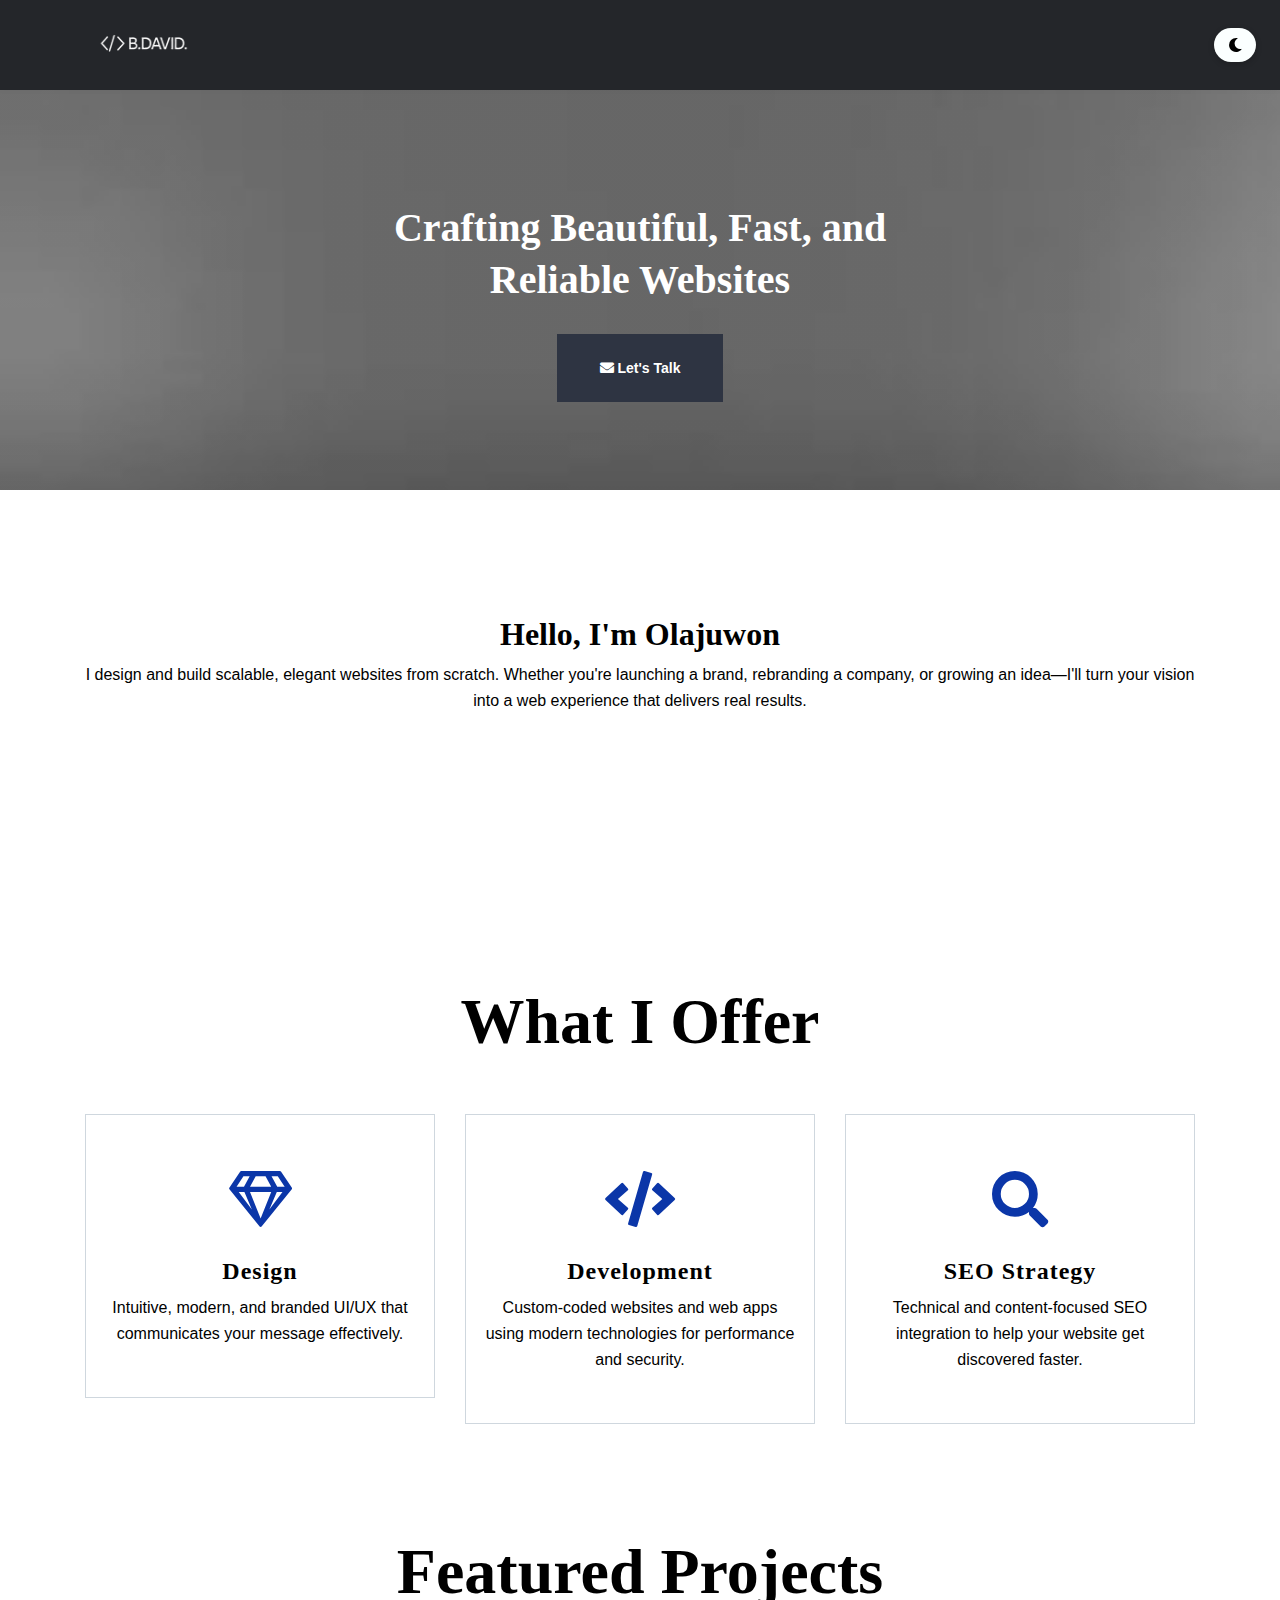
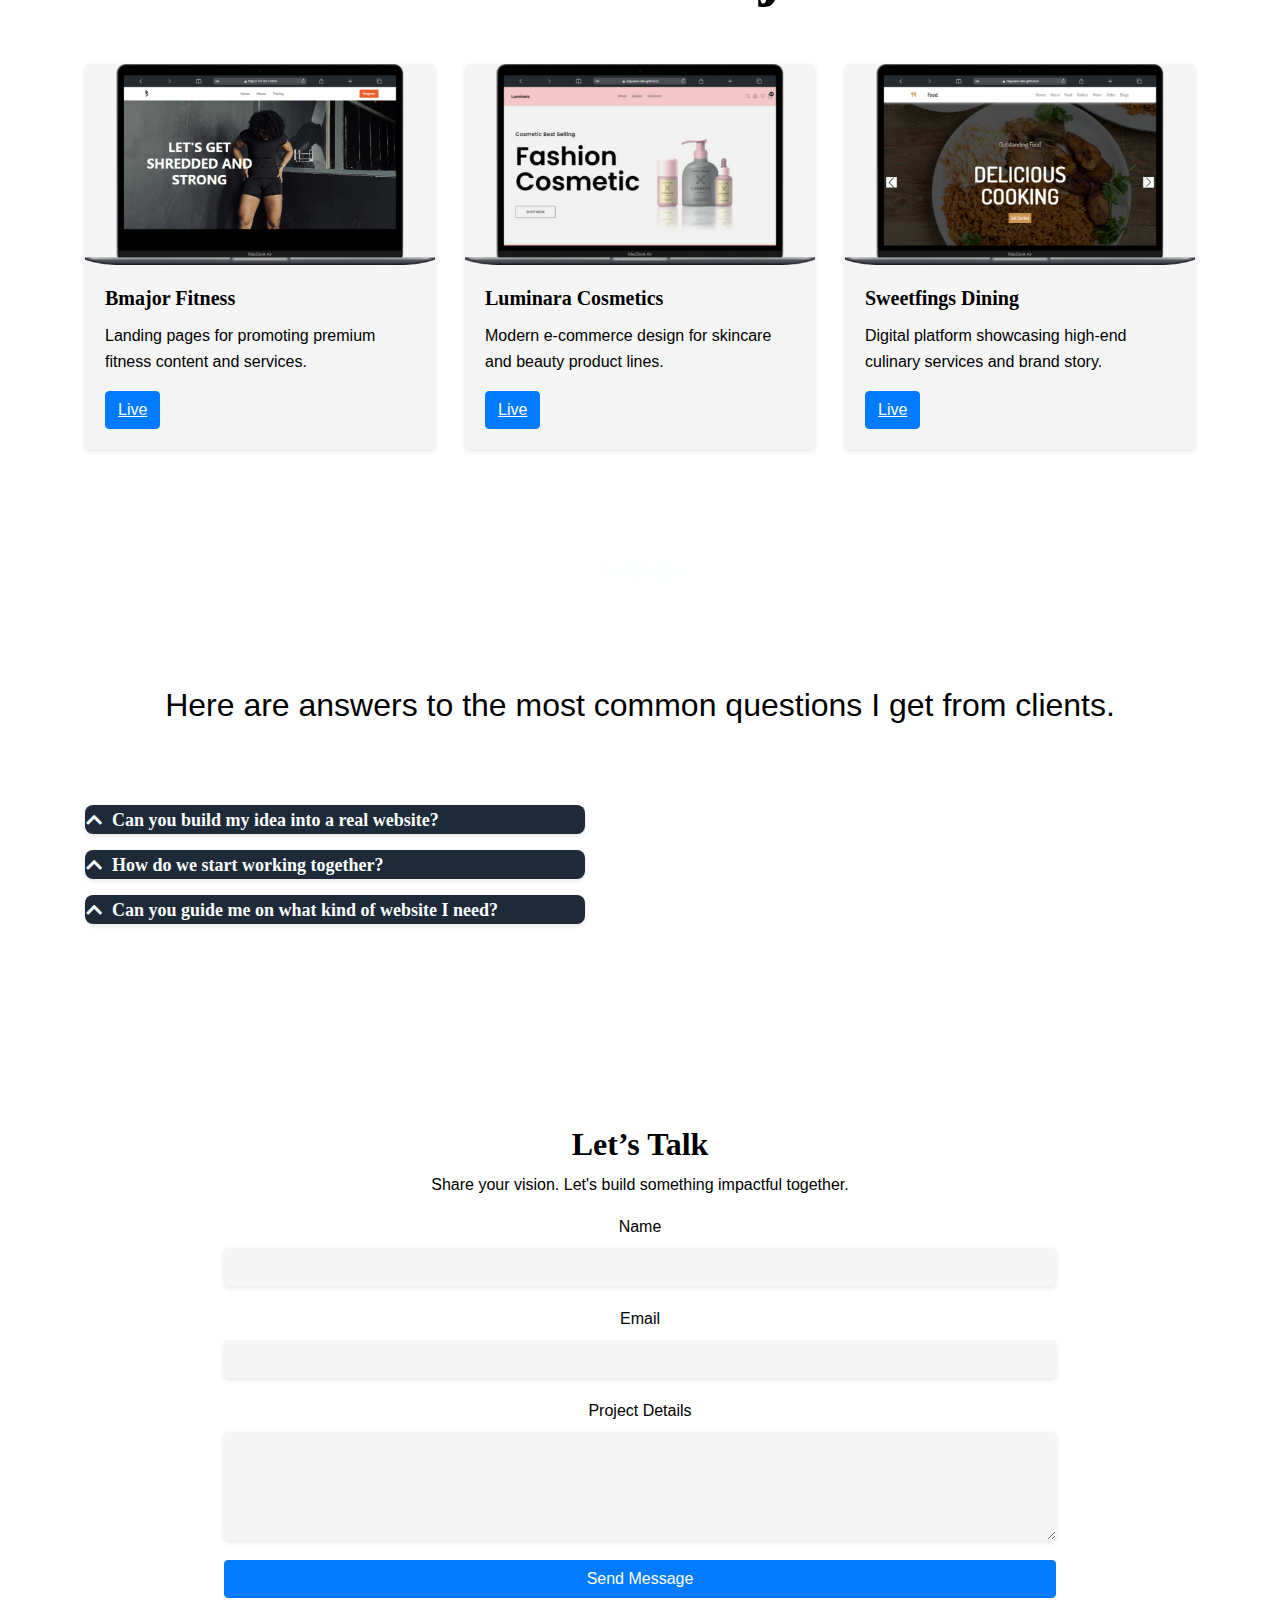
==== commit c79b1a86: "co" ====
--- a/index.html
+++ b/index.html
@@ -17,11 +17,24 @@
   <link rel="stylesheet" href="css/fontawesome-all.css">
   <link rel="stylesheet" href="css/styles.css">
   <link rel="icon" href="brand.png">
+
+  <style>
+    body {
+      font-family: 'Open Sans', sans-serif;
+    }
+    
+  </style>
+
+
 </head>
 <body>
   <nav class="navbar navbar-expand-lg fixed-top navbar-dark">
     <div class="container">
       <a class="navbar-brand logo-image" href="#"><img src="brand3.png" alt="logo"></a>
+      <button class="btn-toggle-theme" onclick="toggleTheme()">
+        <i id="theme-icon" class="fas fa-moon"></i>
+        
+      </button>
       <div class="navbar-collapse offcanvas-collapse" id="navbarsExampleDefault">
         <ul class="navbar-nav ml-auto">
           <li class="nav-item"><a class="nav-link" href="#header">Home</a></li>
@@ -60,7 +73,7 @@
 
   <section id="services" class="basic-2">
     <div class="container">
-      <h2 class="text-center">What I Offer</h2>
+      <h2 class="text-center" style="font-size: 4rem; line-height: 10.5rem;">What I Offer</h2>
       <div class="row text-center">
         <div class="col-lg-4">
           <div class="text-box">
@@ -89,7 +102,7 @@
 
   <section id="projects" class="basic-3">
     <div class="container">
-      <h2 class="text-center">Featured Projects</h2>
+      <h2 class="text-center" style="font-size: 4rem; line-height: 10.5rem;">Featured Projects</h2>
       <div class="row">
         <div class="col-md-4 mb-4">
           <div class="card">
@@ -125,30 +138,56 @@
     </div>
   </section>
 
-  <section id="faq" class="accordion-1 bg-gray">
+  <section id="faq" class="accordion-1">
     <div class="container">
       <h2 class="text-center">FAQs</h2>
+      <p class="text-center share" style="font-size: 2rem; line-height: 10.5rem;">Here are answers to the most common questions I get from clients.</p>
       <div class="accordion" id="accordionExample">
         <div class="card">
-          <div class="card-header"><button class="btn btn-link btn-block text-left" data-toggle="collapse" data-target="#faq1">Can you build my idea into a real website?</button></div>
-          <div id="faq1" class="collapse show" data-parent="#accordionExample"><div class="card-body">Yes. Whether it's a landing page, blog, store, or app — I design and develop it from scratch based on your vision.</div></div>
+          <div class="card-header">
+            <button class="btn btn-link btn-block text-left collapsed" data-toggle="collapse" data-target="#faq1">
+              Can you build my idea into a real website?
+            </button>
+          </div>
+          <div id="faq1" class="collapse" data-parent="#accordionExample">
+            <div class="card-body">
+              Yes. Whether it's a landing page, blog, store, or app — I design and develop it from scratch based on your vision.
+            </div>
+          </div>
         </div>
         <div class="card">
-          <div class="card-header"><button class="btn btn-link btn-block text-left" data-toggle="collapse" data-target="#faq2">How do we start working together?</button></div>
-          <div id="faq2" class="collapse" data-parent="#accordionExample"><div class="card-body">Reach out through the contact section. I’ll respond quickly so we can schedule a consultation and begin planning.</div></div>
+          <div class="card-header">
+            <button class="btn btn-link btn-block text-left collapsed" data-toggle="collapse" data-target="#faq2">
+              How do we start working together?
+            </button>
+          </div>
+          <div id="faq2" class="collapse" data-parent="#accordionExample">
+            <div class="card-body">
+              Reach out through the contact section. I’ll respond quickly so we can schedule a consultation and begin planning.
+            </div>
+          </div>
         </div>
         <div class="card">
-          <div class="card-header"><button class="btn btn-link btn-block text-left" data-toggle="collapse" data-target="#faq3">Can you guide me on what kind of website I need?</button></div>
-          <div id="faq3" class="collapse" data-parent="#accordionExample"><div class="card-body">Yes. I assess your business goals and suggest the structure, features, and technologies that will best serve your audience.</div></div>
-        </div>
-      </div>
-    </div>
-  </section>
+          <div class="card-header">
+            <button class="btn btn-link btn-block text-left collapsed" data-toggle="collapse" data-target="#faq3">
+              Can you guide me on what kind of website I need?
+            </button>
+          </div>
+          <div id="faq3" class="collapse" data-parent="#accordionExample">
+            <div class="card-body">
+              Yes. I assess your business goals and suggest the structure, features, and technologies that will best serve your audience.
+            </div>
+          </div>
+        </div>
+      </div>
+    </div>
+  </section>
+  
 
   <section id="contact" class="form-1">
     <div class="container">
       <h2 class="text-center">Let’s Talk</h2>
-      <p class="text-center">Share your vision. Let's build something impactful together.</p>
+      <p class="text-center share">Share your vision. Let's build something impactful together.</p>
       <form id="contactForm" class="w-75 mx-auto">
         <div class="form-group">
           <label for="name">Name</label>
@@ -195,5 +234,33 @@
         });
     });
   </script>
+  <script>
+    function toggleTheme() {
+      const body = document.body;
+      const icon = document.getElementById('theme-icon');
+      body.classList.toggle('dark-mode');
+      const isDark = body.classList.contains('dark-mode');
+      localStorage.setItem('preferredTheme', isDark ? 'dark' : 'light');
+      icon.className = isDark ? 'fas fa-sun' : 'fas fa-moon';
+    }
+
+    window.onload = function () {
+      const savedTheme = localStorage.getItem('preferredTheme');
+      const icon = document.getElementById('theme-icon');
+      if (savedTheme === 'dark') {
+        document.body.classList.add('dark-mode');
+        icon.className = 'fas fa-sun';
+      } else {
+        icon.className = 'fas fa-moon';
+      }
+    };
+
+    document.querySelectorAll('.collapse').forEach(collapse => {
+      collapse.addEventListener('show.bs.collapse', () => {
+        collapse.previousElementSibling.scrollIntoView({ behavior: 'smooth' });
+      });
+    });
+  </script>
+
 </body>
 </html>
--- a/css/styles.css
+++ b/css/styles.css
@@ -5,12 +5,31 @@
 }
 
 body, p {
-	color: #000000; 
+	
 	font: 400 1rem/1.625rem "Open Sans", sans-serif;
 }
+body {
+	background-color: var(--bg-color);
+	color: var(--text-color);
+	font-family: 'Open Sans', sans-serif;
+	transition: background 0.3s ease, color 0.3s ease;
+  }
+
+:root {
+	--bg-color: #ffffff;
+	--text-color: #000000;
+	--accent-color: #fbffff;
+	--card-bg: #f5f5f5;
+  }
+
+  body.dark-mode {
+	--bg-color: #0e1724;
+	--text-color: #ffffff;
+	--card-bg: #1e2a38;
+  }
 
 h1 {
-	color: #24262a;
+	
 	font-weight: 700;
 	font-size: 2.5rem;
 	line-height: 3.25rem;
@@ -18,7 +37,7 @@
 }
 
 h2 {
-	color: #24262a;
+	
 	font-weight: 700;
 	font-size: 2rem;
 	line-height: 2.5rem;
@@ -26,7 +45,7 @@
 }
 
 h3 {
-	color: #24262a;
+	
 	font-weight: 700;
 	font-size: 1.75rem;
 	line-height: 2.25rem;
@@ -34,7 +53,7 @@
 }
 
 h4 {
-	color: #24262a;
+	
 	font-weight: 700;
 	font-size: 1.5rem;
 	line-height: 2rem;
@@ -42,7 +61,7 @@
 }
 
 h5 {
-	color: #24262a;
+	
 	font-weight: 700;
 	font-size: 1.25rem;
 	line-height: 1.625rem;
@@ -50,7 +69,7 @@
 }
 
 h6 {
-	color: #24262a;
+	
 	font-weight: 700;
 	font-size: 1rem;
 	line-height: 1.375rem;
@@ -101,10 +120,6 @@
 
 .blue {
 	color: #2259ec;
-}
-
-.bg-gray {
-	background-color: #f7f9fb;
 }
 
 .section-divider {
@@ -115,6 +130,8 @@
 	background-color: #d3dae2;
 }
 
+
+
 .btn-solid-reg {
 	display: inline-block;
 	padding: 1.375rem 2.25rem 1.375rem 2.25rem;
@@ -137,8 +154,8 @@
 .btn-solid-lg {
 	display: inline-block;
 	padding: 1.625rem 2.625rem 1.625rem 2.625rem;
-	border: 1px solid #0b36a8;
-	background-color: #0b36a8;
+	border: 1px solid #2e3442;
+	background-color: #2e3442;
 	color: #ffffff;
 	font-weight: 600;
 	font-size: 0.875rem;
@@ -210,6 +227,62 @@
 	text-decoration: none;
 }
 
+.btn-toggle-theme {
+	position: fixed;
+	
+	right: 1.5rem;
+	z-index: 1000;
+	background-color: var(--accent-color);
+	color: #000;
+	border: none;
+	padding: 10px 14px;
+	border-radius: 30px;
+	font-weight: bold;
+	box-shadow: 0 2px 6px rgba(0,0,0,0.2);
+	cursor: pointer;
+}
+
+.card, .form-control, .form-control:focus {
+	background-color: var(--card-bg);
+	color: var(--text-color);
+	border: none;
+	box-shadow: 0 2px 5px rgba(0,0,0,0.1);
+	transition: background 0.3s ease, color 0.3s ease;
+  }
+
+  #faq {
+	
+	padding: 60px 0;
+  }
+  #faq .card {
+	width: 45%;
+	background-color: #1e2a38;
+	border: none;
+	margin-bottom: 1rem;
+	border-radius: 0.5rem;
+  }
+  #faq .card-header {
+	background-color: transparent;
+  }
+  #faq .btn-link {
+	color: var(--accent-color);
+	font-weight: bold;
+	text-decoration: none;
+  }
+  #faq .btn-link:hover {
+	text-decoration: underline;
+  }
+  #faq .card-body {
+	background-color: #273947;
+	color: var(--text-color);
+  }
+  #faq h2 {
+	color: var(--accent-color);
+	margin-bottom: 2rem;
+  }
+  #faq p {
+	color: var(--text-color);
+  }
 .form-group {
 	position: relative;
 	margin-bottom: 1.25rem;
@@ -581,7 +654,7 @@
 /********************/
 .basic-2 {
 	padding-top: 7.75rem;
-	padding-bottom: 5.25rem;
+	padding-bottom: 0.25rem;
 }
 
 .basic-2 .h2-heading {
@@ -650,7 +723,7 @@
 /*     Projects     */
 /********************/
 .basic-3 {
-	padding-top: 7.75rem;
+	padding-top: 0.75rem;
 	padding-bottom: 1rem;
 }
 
@@ -858,7 +931,7 @@
 .footer {
 	padding-top: 6.25rem;
 	padding-bottom: 2rem;
-	background-color: #24262a;
+	background-color: var(--bg-color) !important;
 	text-align: center;
 }
 
@@ -1084,6 +1157,24 @@
 #currency {
 	width: 9%;
 }
+
+#faq .card {
+	width: 100%;
+	background-color: #1e2a38;
+	border: none;
+	margin-bottom: 1rem;
+	border-radius: 0.5rem;
+  }
+
+  .text-center{
+	font-size: 2rem !important; 
+	line-height: 6.5rem !important;
+  }
+
+  .share{
+	line-height: 2rem !important;
+	font-size: 1.50rem !important;
+  }
 }
 /* end of min-width 768px */
 
@@ -1169,6 +1260,14 @@
 	#currency {
     	width: 9%;
 	}
+
+	#faq .card {
+		width: 100%;
+		background-color: #1e2a38;
+		border: none;
+		margin-bottom: 1rem;
+		border-radius: 0.5rem;
+	  }
 
 }
 
@@ -1253,6 +1352,14 @@
 	#currency {
     	width: 9%;
 	}
+
+	#faq .card {
+		width: 100%;
+		background-color: #1e2a38;
+		border: none;
+		margin-bottom: 1rem;
+		border-radius: 0.5rem;
+	  }
 	
   }
 
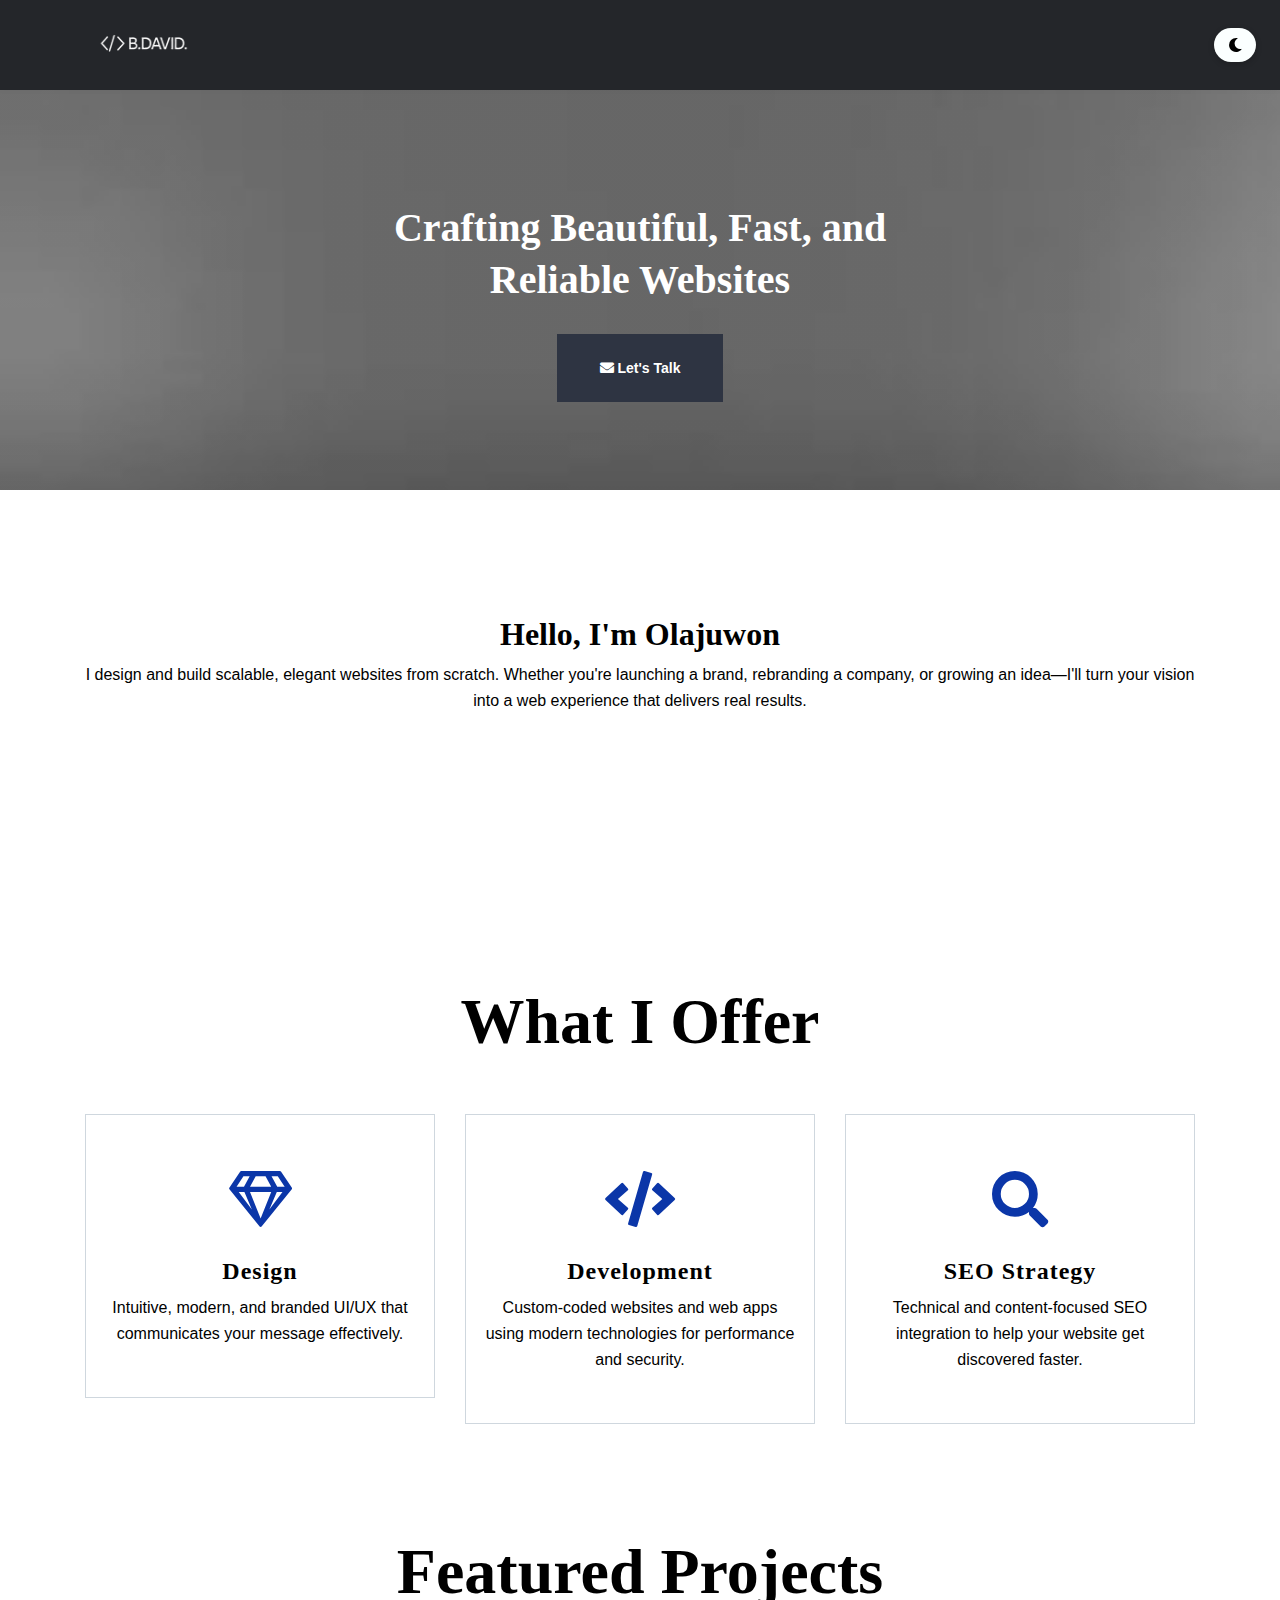
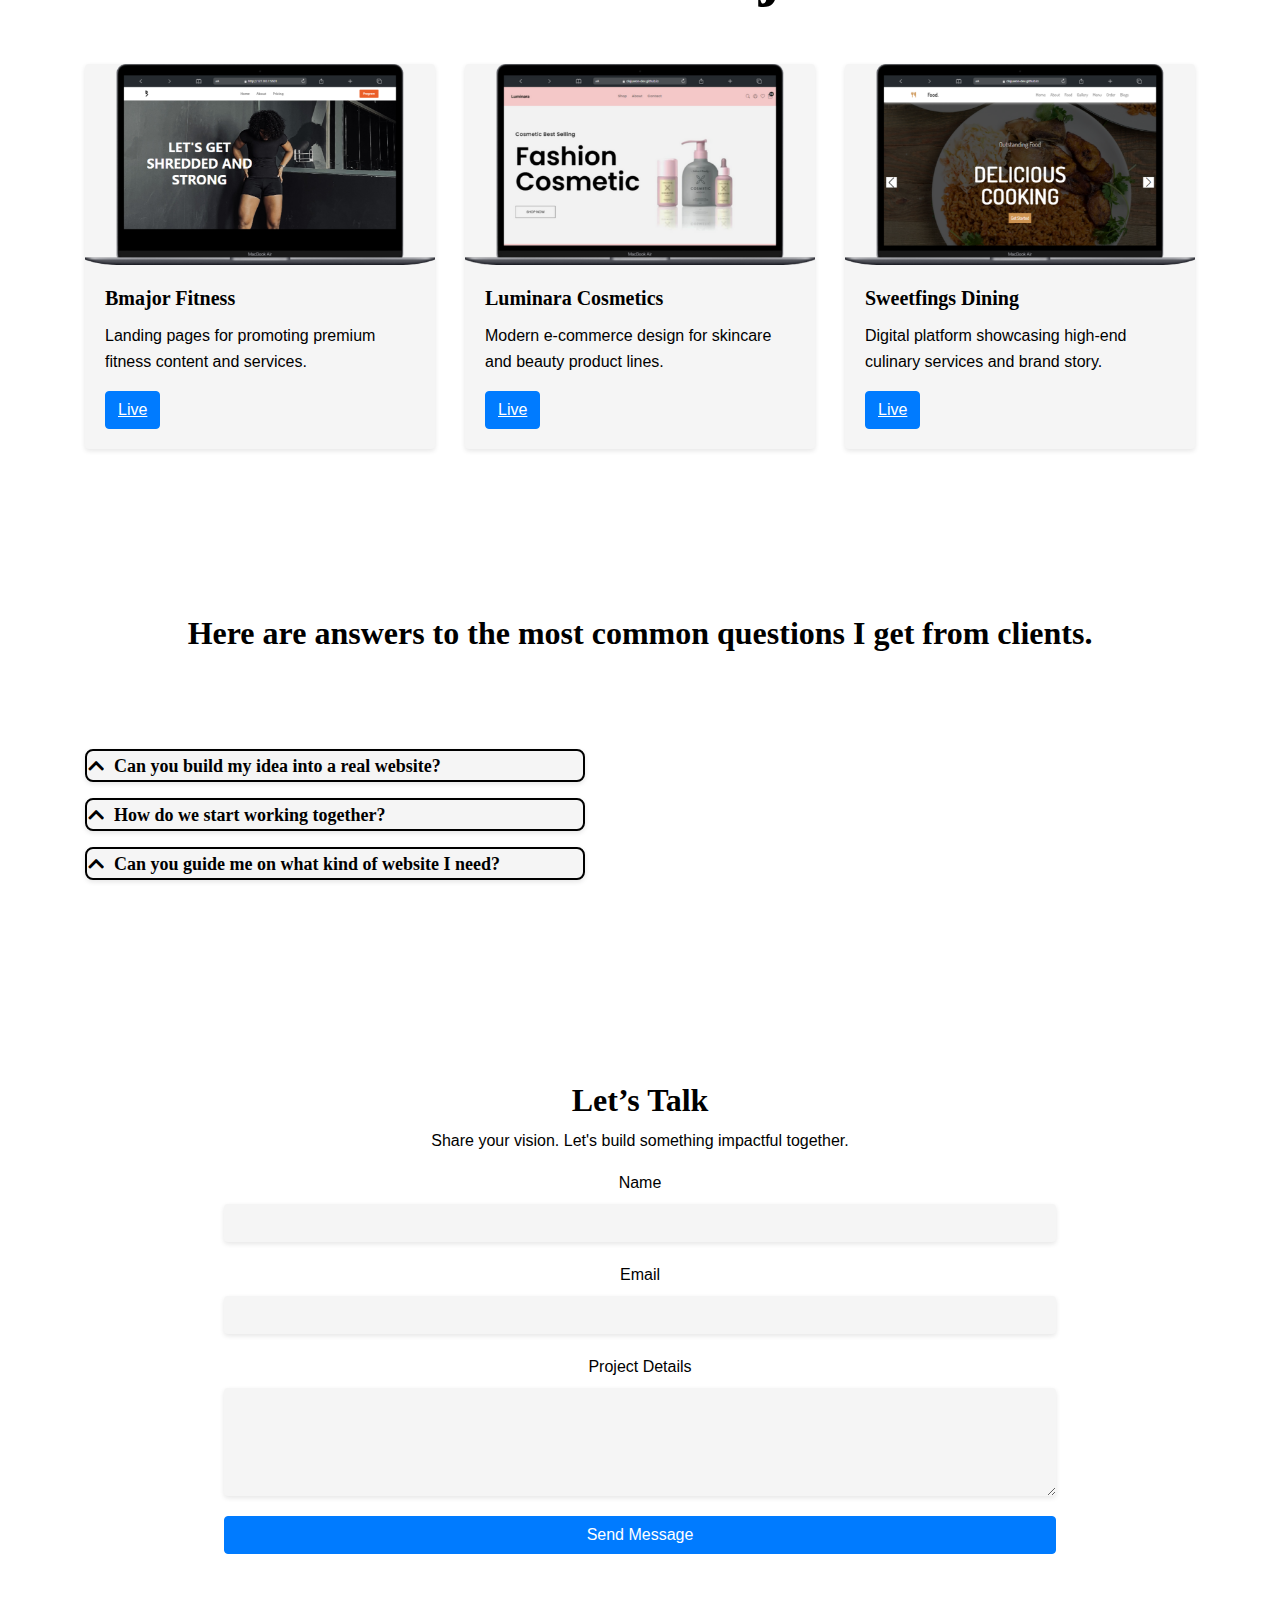
==== commit 6d3d0704: "coolor" ====
--- a/index.html
+++ b/index.html
@@ -140,8 +140,8 @@
 
   <section id="faq" class="accordion-1">
     <div class="container">
-      <h2 class="text-center">FAQs</h2>
-      <p class="text-center share" style="font-size: 2rem; line-height: 10.5rem;">Here are answers to the most common questions I get from clients.</p>
+      <!-- <h2 class="text-center">FAQs</h2> -->
+      <h2 class="text-center share" style="font-size: 2rem; line-height: 10.5rem;">Here are answers to the most common questions I get from clients.</h2>
       <div class="accordion" id="accordionExample">
         <div class="card">
           <div class="card-header">
--- a/css/styles.css
+++ b/css/styles.css
@@ -256,8 +256,8 @@
   }
   #faq .card {
 	width: 45%;
-	background-color: #1e2a38;
-	border: none;
+	/* background-color: #1e2a38; */
+	border: 2px solid black;
 	margin-bottom: 1rem;
 	border-radius: 0.5rem;
   }
@@ -265,7 +265,7 @@
 	background-color: transparent;
   }
   #faq .btn-link {
-	color: var(--accent-color);
+	color: var(--text-color);
 	font-weight: bold;
 	text-decoration: none;
   }
@@ -277,7 +277,7 @@
 	color: var(--text-color);
   }
   #faq h2 {
-	color: var(--accent-color);
+	color: var(--text-color);
 	margin-bottom: 2rem;
   }
   #faq p {
@@ -1160,8 +1160,8 @@
 
 #faq .card {
 	width: 100%;
-	background-color: #1e2a38;
-	border: none;
+	/* background-color: #1e2a38; */
+	border: 2px solid black;
 	margin-bottom: 1rem;
 	border-radius: 0.5rem;
   }
@@ -1260,11 +1260,10 @@
 	#currency {
     	width: 9%;
 	}
-
 	#faq .card {
 		width: 100%;
-		background-color: #1e2a38;
-		border: none;
+		/* background-color: #1e2a38; */
+		border: 2px solid black;
 		margin-bottom: 1rem;
 		border-radius: 0.5rem;
 	  }
@@ -1355,8 +1354,8 @@
 
 	#faq .card {
 		width: 100%;
-		background-color: #1e2a38;
-		border: none;
+		/* background-color: #1e2a38; */
+		border: 2px solid black;
 		margin-bottom: 1rem;
 		border-radius: 0.5rem;
 	  }
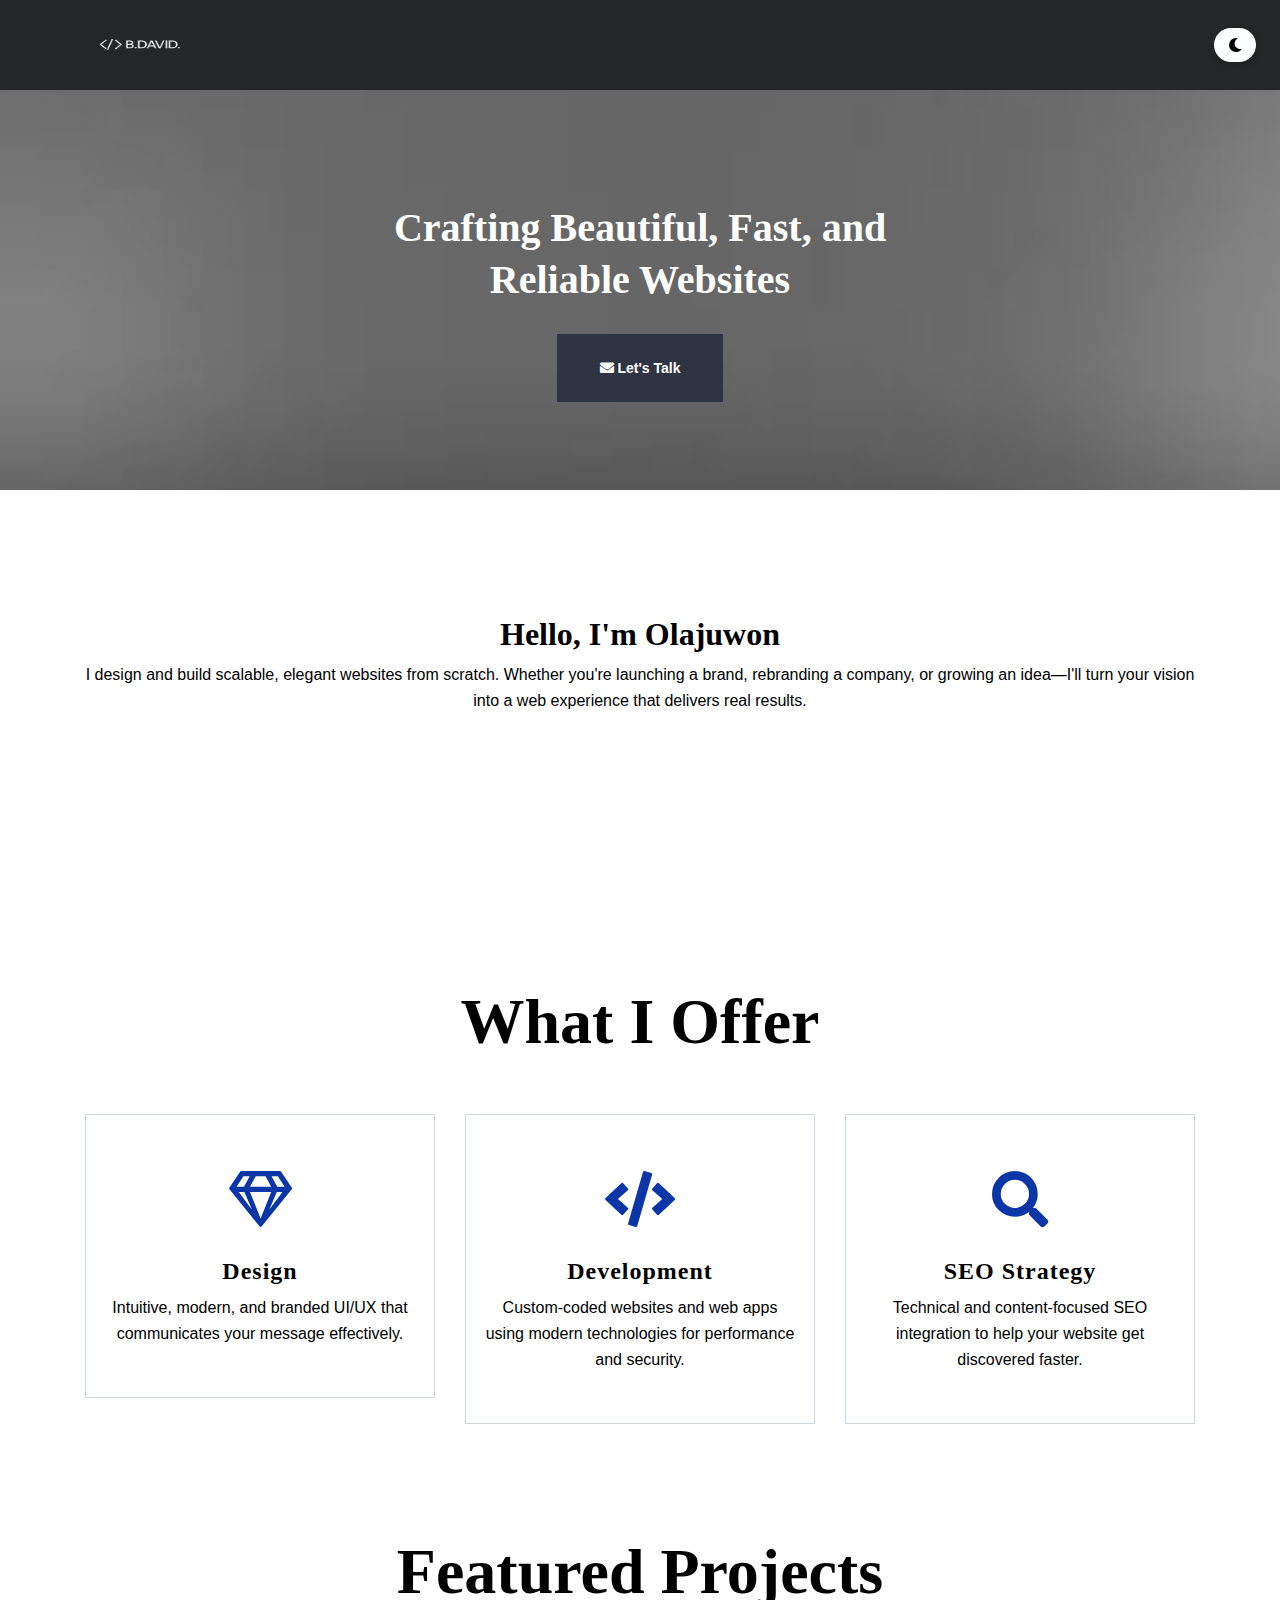
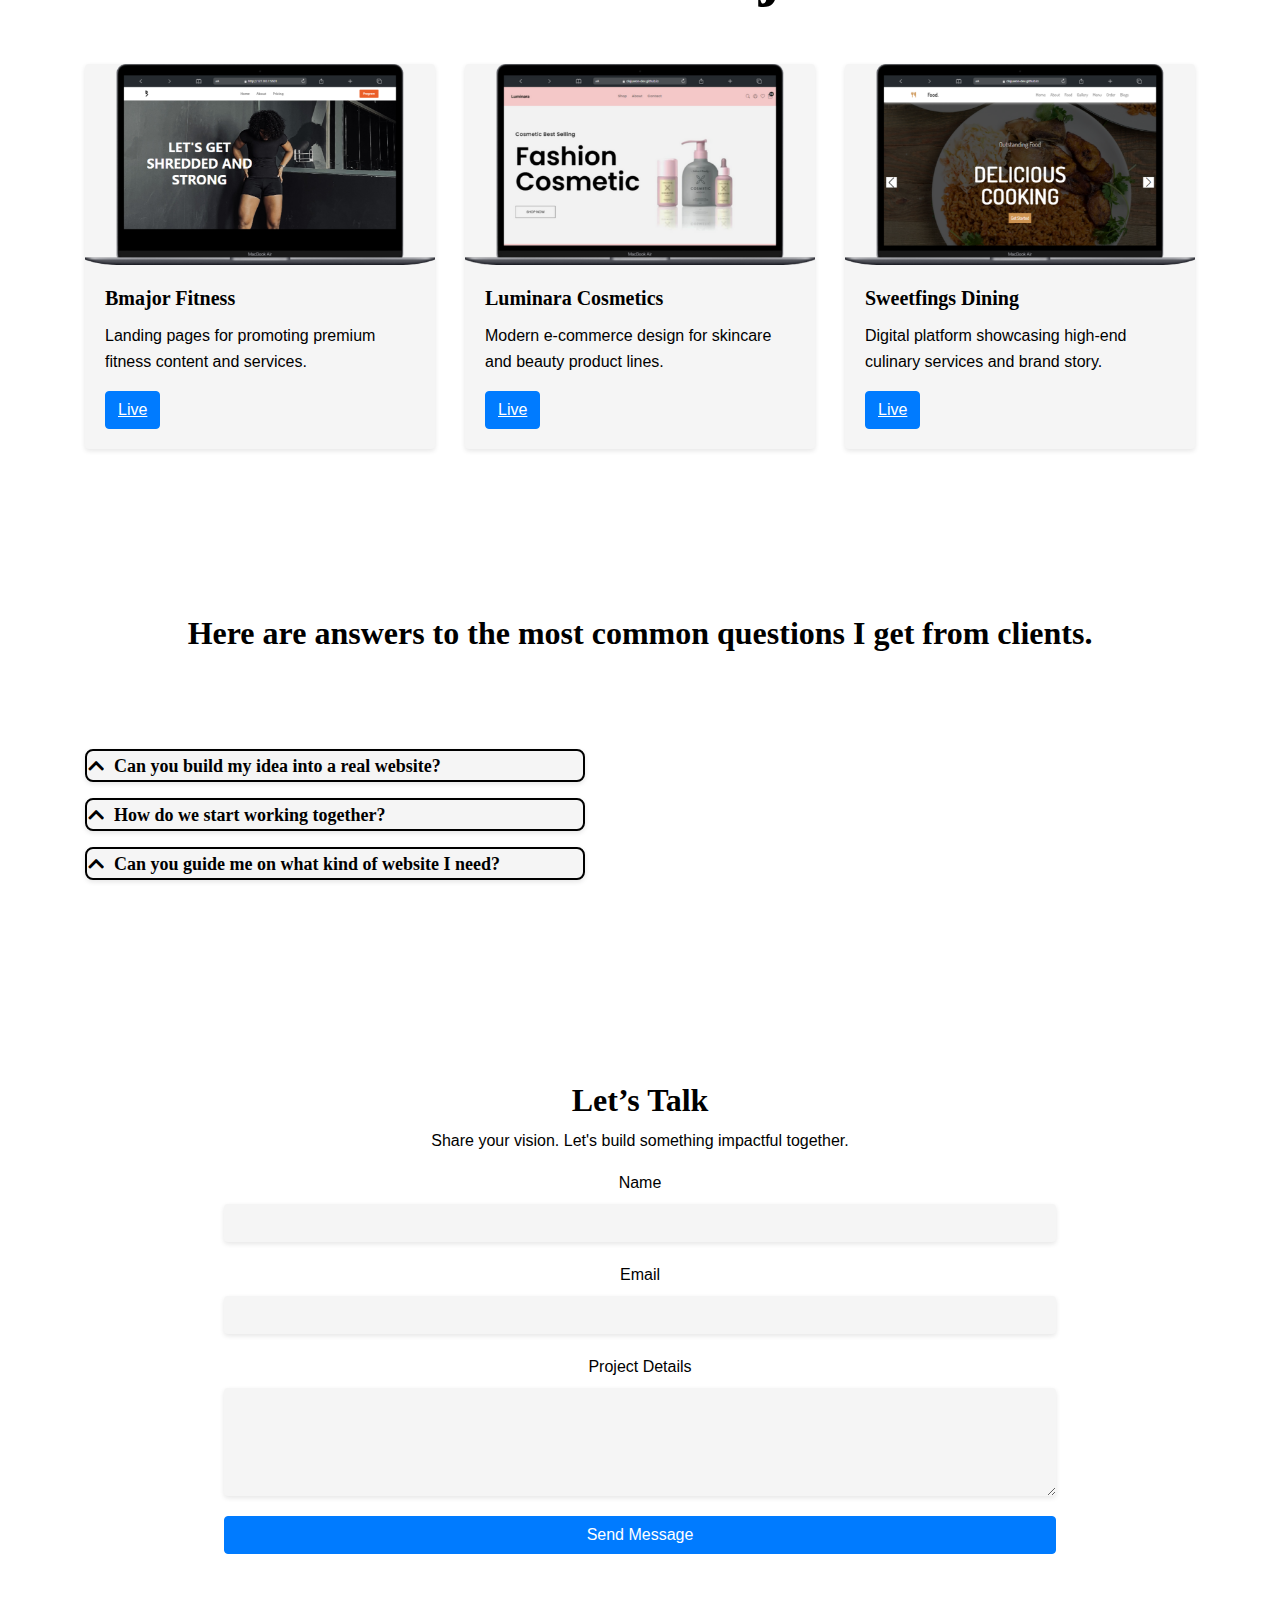
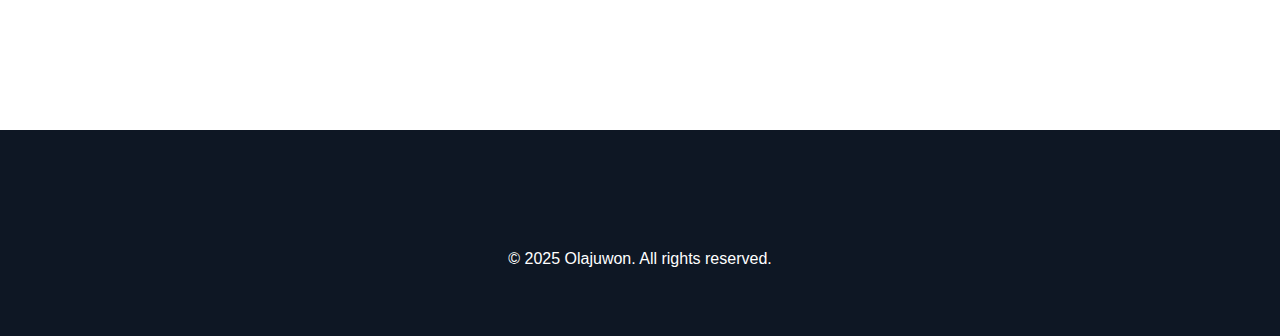
==== commit d85e2871: "color" ====
--- a/index.html
+++ b/index.html
@@ -32,18 +32,9 @@
     <div class="container">
       <a class="navbar-brand logo-image" href="#"><img src="brand3.png" alt="logo"></a>
       <button class="btn-toggle-theme" onclick="toggleTheme()">
-        <i id="theme-icon" class="fas fa-moon"></i>
-        
+        <i id="theme-icon" class="fas fa-moon"></i> 
       </button>
-      <div class="navbar-collapse offcanvas-collapse" id="navbarsExampleDefault">
-        <ul class="navbar-nav ml-auto">
-          <li class="nav-item"><a class="nav-link" href="#header">Home</a></li>
-          <li class="nav-item"><a class="nav-link" href="#about">About</a></li>
-          <li class="nav-item"><a class="nav-link" href="#services">Services</a></li>
-          <li class="nav-item"><a class="nav-link" href="#projects">Projects</a></li>
-          <li class="nav-item"><a class="nav-link" href="#contact">Contact</a></li>
-        </ul>
-      </div>
+      
     </div>
   </nav>
 
--- a/css/styles.css
+++ b/css/styles.css
@@ -274,7 +274,7 @@
   }
   #faq .card-body {
 	background-color: #273947;
-	color: var(--text-color);
+	color: var(--accent-color);
   }
   #faq h2 {
 	color: var(--text-color);
@@ -437,8 +437,8 @@
 }
 
 .navbar .logo-image img {
-    width: 118px;
-	height: 128px;
+    width: 110px;
+	height: 85px;
 }
 
 .navbar .logo-text {
@@ -931,7 +931,7 @@
 .footer {
 	padding-top: 6.25rem;
 	padding-bottom: 2rem;
-	background-color: var(--bg-color) !important;
+	background-color: #0e1724 !important;
 	text-align: center;
 }
 
@@ -1114,8 +1114,8 @@
 		right: 12px;
 		bottom: 12px;
 		display: none;
-		width: 80px;
-		height: 80px;
+		width: 60px;
+		height: 60px;
 		border-radius: 30px;
 		background: #3a424d url(../images/up-arrow.png) no-repeat center 47%;
 		background-size: 25px 25px;
@@ -1218,8 +1218,8 @@
 		right: 12px;
 		bottom: 12px;
 		display: none;
-		width: 80px;
-		height: 80px;
+		width: 60px;
+		height: 60px;
 		border-radius: 30px;
 		background: #3a424d url(../images/up-arrow.png) no-repeat center 47%;
 		background-size: 25px 25px;
@@ -1310,8 +1310,8 @@
 		right: 12px;
 		bottom: 12px;
 		display: none;
-		width: 80px;
-		height: 80px;
+		width: 60px;
+		height: 60px;
 		border-radius: 30px;
 		background: #3a424d url(../images/up-arrow.png) no-repeat center 47%;
 		background-size: 25px 25px;
